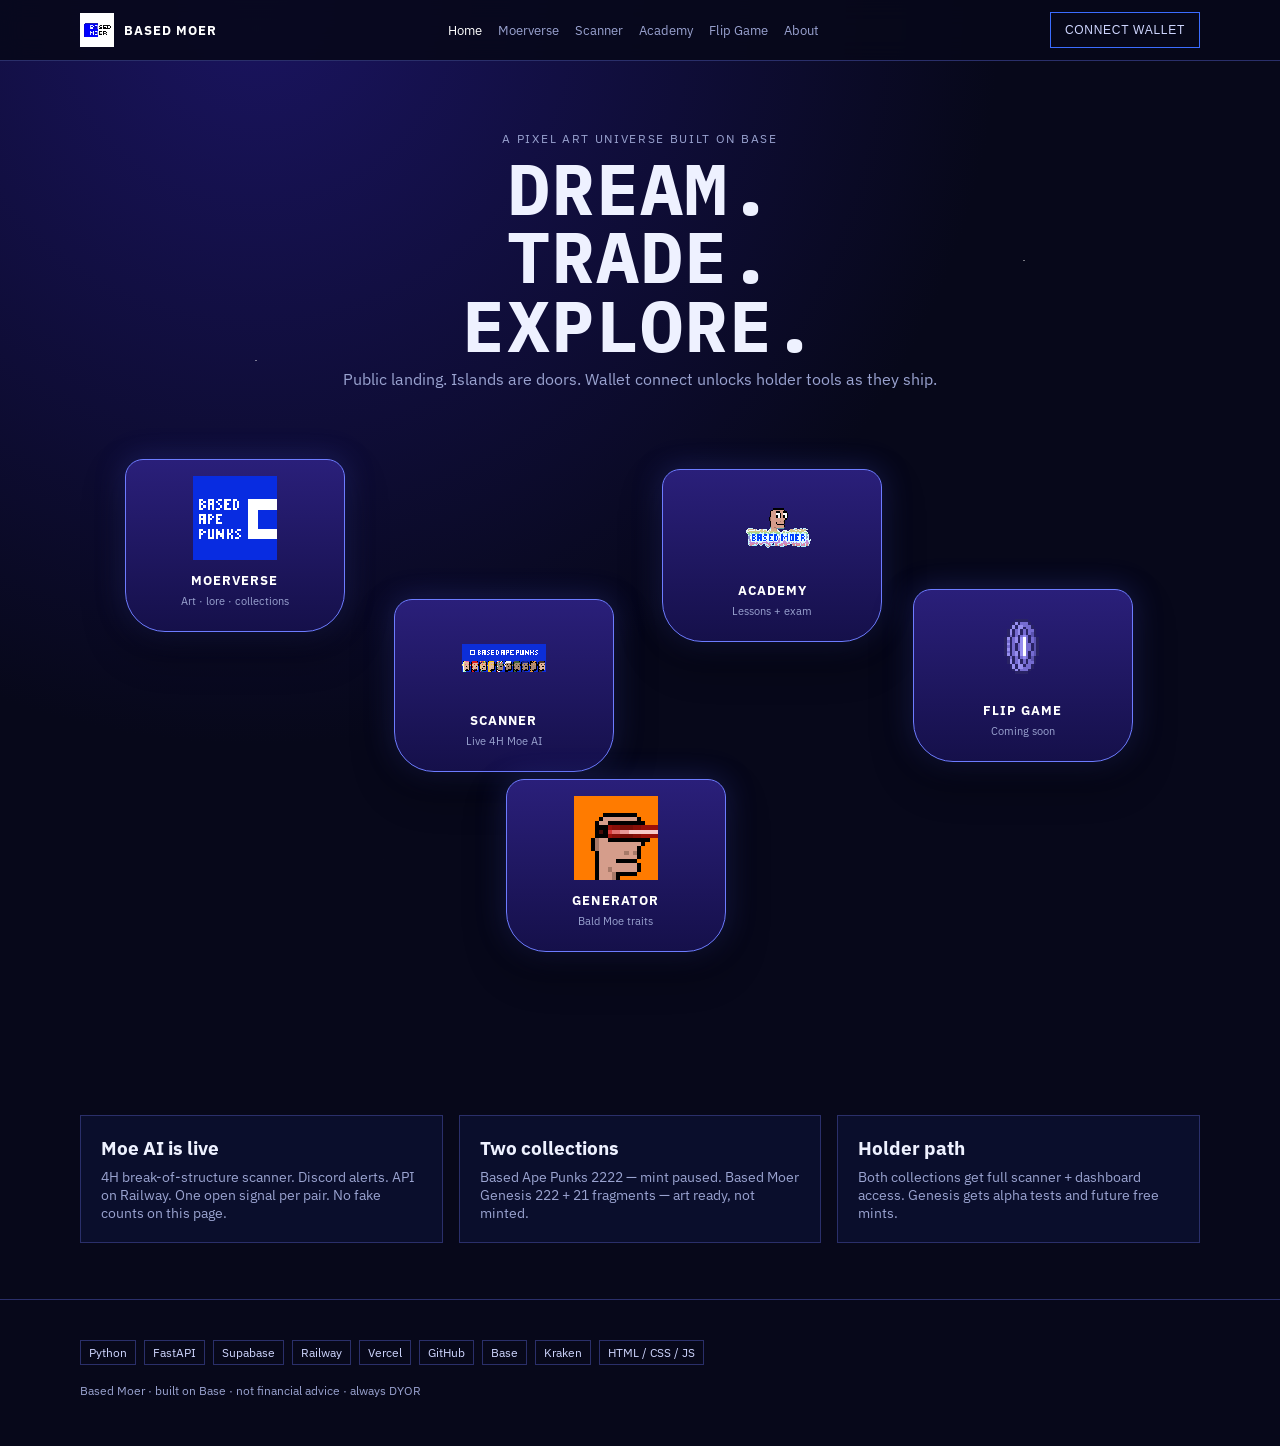
==== index.html @ bc18aa96 "Add files via upload" ====
<!DOCTYPE html>
<html lang="en">
<head>
  <meta charset="UTF-8" />
  <meta name="viewport" content="width=device-width, initial-scale=1" />
  <title>Based Moer — Dream. Trade. Explore.</title>
  <link rel="icon" href="assets/logo.jpg" />
  <link rel="preconnect" href="https://fonts.googleapis.com" />
  <link rel="preconnect" href="https://fonts.gstatic.com" crossorigin />
  <link href="https://fonts.googleapis.com/css2?family=IBM+Plex+Mono:wght@600;700&family=IBM+Plex+Sans:wght@400;600;700&display=swap" rel="stylesheet" />
  <link rel="stylesheet" href="css/site.css" />
</head>
<body>
  <header class="nav">
    <div class="wrap nav-inner">
      <a class="brand" href="index.html"><img class="pixel" src="assets/logo.jpg" alt="Based Moer" /> Based Moer</a>
      <nav class="nav-links">
        <a class="active" href="index.html">Home</a>
        <a href="moerverse.html">Moerverse</a>
        <a href="scanner.html">Scanner</a>
        <a href="academy.html">Academy</a>
        <a href="flip.html">Flip Game</a>
        <a href="about.html">About</a>
      </nav>
      <button class="btn ghost" data-connect data-wallet-label>Connect wallet</button>
    </div>
  </header>
  <section class="hero-map">
    <div class="stars"></div>
    <div class="wrap hero-copy">
      <p class="kicker">A pixel art universe built on Base</p>
      <h1>DREAM.<br>TRADE.<br>EXPLORE.</h1>
      <p>Public landing. Islands are doors. Wallet connect unlocks holder tools as they ship.</p>
    </div>
    <div class="wrap islands">
      <a class="island i1" href="moerverse.html">
        <div class="pad">
          <img class="pixel" src="assets/fragment.png" alt="Moerverse" />
          <b>MOERVERSE</b>
          <span>Art · lore · collections</span>
        </div>
      </a>
      <a class="island i2" href="scanner.html">
        <div class="pad">
          <img class="pixel" src="assets/character.png" alt="Scanner" />
          <b>SCANNER</b>
          <span>Live 4H Moe AI</span>
        </div>
      </a>
      <a class="island i3" href="academy.html">
        <div class="pad">
          <img class="pixel" src="assets/logo.png" alt="Academy" />
          <b>ACADEMY</b>
          <span>Lessons + exam</span>
        </div>
      </a>
      <a class="island i4" href="flip.html">
        <div class="pad">
          <img class="pixel" src="assets/token.gif" alt="Flip" />
          <b>FLIP GAME</b>
          <span>Coming soon</span>
        </div>
      </a>
      <a class="island i5" href="https://based-moer-generator.vercel.app/" target="_blank" rel="noreferrer">
        <div class="pad">
          <img class="pixel" src="assets/art-preview.gif" alt="Generator" />
          <b>GENERATOR</b>
          <span>Bald Moe traits</span>
        </div>
      </a>
    </div>
  </section>
  <section class="section">
    <div class="wrap cards">
      <article class="card">
        <h3>Moe AI is live</h3>
        <p>4H break-of-structure scanner. Discord alerts. API on Railway. One open signal per pair. No fake counts on this page.</p>
      </article>
      <article class="card">
        <h3>Two collections</h3>
        <p>Based Ape Punks 2222 — mint paused. Based Moer Genesis 222 + 21 fragments — art ready, not minted.</p>
      </article>
      <article class="card">
        <h3>Holder path</h3>
        <p>Both collections get full scanner + dashboard access. Genesis gets alpha tests and future free mints.</p>
      </article>
    </div>
  </section>
  <footer class="footer">
    <div class="wrap">
      <div class="tech">
        <span>Python</span><span>FastAPI</span><span>Supabase</span><span>Railway</span>
        <span>Vercel</span><span>GitHub</span><span>Base</span><span>Kraken</span>
        <span>HTML / CSS / JS</span>
      </div>
      Based Moer · built on Base · not financial advice · always DYOR
    </div>
  </footer>
  <script src="js/site.js"></script>
</body>
</html>
---- css/site.css ----
:root {
  --bg: #07081a;
  --bg2: #0d1030;
  --panel: rgba(12, 16, 48, 0.82);
  --line: #2a2f6a;
  --text: #eef1ff;
  --muted: #9aa3d0;
  --blue: #3b6cff;
  --blue2: #6d8dff;
  --gold: #e7c56a;
  --green: #5ee2a0;
}
* { box-sizing: border-box; margin: 0; padding: 0; }
html { scroll-behavior: smooth; }
body {
  font-family: "IBM Plex Sans", sans-serif;
  background: radial-gradient(circle at 20% 0%, #1a1460 0%, var(--bg) 42%);
  color: var(--text);
  min-height: 100vh;
}
img.pixel { image-rendering: pixelated; image-rendering: crisp-edges; }
a { color: var(--blue2); text-decoration: none; }
a:hover { color: #fff; }
.wrap { width: min(1120px, calc(100% - 32px)); margin: 0 auto; }
.nav {
  position: sticky; top: 0; z-index: 40;
  background: rgba(7,8,26,.9);
  border-bottom: 1px solid var(--line);
  backdrop-filter: blur(12px);
}
.nav-inner { display: flex; align-items: center; justify-content: space-between; gap: 16px; padding: 12px 0; }
.brand { display: flex; align-items: center; gap: 10px; color: #fff; font-weight: 700; letter-spacing: .08em; text-transform: uppercase; font-size: 13px; }
.brand img { width: 34px; height: 34px; object-fit: cover; }
.nav-links { display: flex; gap: 16px; flex-wrap: wrap; font-size: 13px; }
.nav-links a { color: var(--muted); }
.nav-links a.active, .nav-links a:hover { color: #fff; }
.btn {
  border: 1px solid var(--blue);
  background: var(--blue);
  color: #fff;
  padding: 10px 14px;
  font-size: 12px;
  letter-spacing: .06em;
  text-transform: uppercase;
  cursor: pointer;
  display: inline-block;
}
.btn.ghost { background: transparent; color: #cfd6ff; }
.online { color: var(--green); font-size: 12px; }
.hero-map {
  position: relative;
  min-height: 86vh;
  overflow: hidden;
  padding: 40px 0 80px;
}
.stars {
  position: absolute; inset: 0;
  background-image:
    radial-gradient(2px 2px at 20% 30%, #fff 50%, transparent 51%),
    radial-gradient(2px 2px at 80% 20%, #fff 50%, transparent 51%),
    radial-gradient(1px 1px at 60% 70%, #9cf 50%, transparent 51%),
    radial-gradient(1px 1px at 30% 80%, #fff 50%, transparent 51%),
    radial-gradient(1px 1px at 90% 60%, #fff 50%, transparent 51%);
  opacity: .45; pointer-events: none;
}
.hero-copy { position: relative; text-align: center; padding: 20px 0 10px; }
.hero-copy h1 {
  font-family: "IBM Plex Mono", monospace;
  font-size: clamp(36px, 7vw, 72px);
  line-height: .95;
  letter-spacing: .02em;
}
.hero-copy p { color: var(--muted); margin-top: 10px; }
.islands {
  position: relative;
  height: 560px;
  margin-top: 20px;
}
.island {
  position: absolute;
  width: 220px;
  text-align: center;
  color: #fff;
  transition: transform .2s ease;
}
.island:hover { transform: translateY(-8px); }
.island .pad {
  background: linear-gradient(#2a1f7a, #15104a);
  border: 1px solid #6d7cff;
  border-radius: 18px 18px 40px 40px;
  padding: 16px 12px 22px;
  box-shadow: 0 18px 40px rgba(0,0,0,.4), 0 0 30px rgba(80,90,255,.25);
}
.island img { width: 84px; height: 84px; object-fit: contain; margin-bottom: 8px; }
.island b { display: block; font-size: 13px; letter-spacing: .08em; }
.island span { color: var(--muted); font-size: 11px; }
.i1 { left: 4%; top: 40px; }
.i2 { left: 28%; top: 180px; }
.i3 { left: 52%; top: 50px; }
.i4 { right: 6%; top: 170px; }
.i5 { left: 38%; top: 360px; }
.row { display: grid; grid-template-columns: 1fr 1fr; gap: 18px; }
.cards { display: grid; grid-template-columns: repeat(3, 1fr); gap: 16px; }
.card {
  background: var(--panel);
  border: 1px solid var(--line);
  padding: 20px;
}
.card h3 { margin-bottom: 8px; }
.card p, .card li { color: var(--muted); font-size: 14px; }
.section { padding: 56px 0; }
.kicker { color: var(--gold); letter-spacing: .14em; text-transform: uppercase; font-size: 12px; margin-bottom: 8px; }
h2 { font-family: "IBM Plex Mono", monospace; font-size: 28px; margin-bottom: 12px; }
.page { padding: 36px 0 80px; }
.lesson { max-width: 760px; }
.lesson p, .lesson li { color: #c9d0f5; margin: 12px 0; }
.lesson h3 { margin-top: 24px; }
.quiz label { display: block; margin: 8px 0; color: var(--muted); }
.locked { opacity: .45; pointer-events: none; }
.footer {
  border-top: 1px solid var(--line);
  padding: 28px 0 48px;
  color: var(--muted);
  font-size: 12px;
}
.tech { display: flex; flex-wrap: wrap; gap: 8px; margin: 12px 0 18px; }
.tech span {
  border: 1px solid var(--line);
  padding: 4px 8px;
  color: #cfd6ff;
}
.media { width: 100%; border: 1px solid var(--line); background: #000; }
.char-row { display: flex; gap: 10px; flex-wrap: wrap; margin-top: 16px; }
.char-row img { height: 72px; background: #111; border: 1px solid var(--line); }
@media (max-width: 860px) {
  .row, .cards { grid-template-columns: 1fr; }
  .islands { height: auto; display: grid; grid-template-columns: 1fr 1fr; gap: 12px; }
  .island { position: static; width: auto; }
  .nav-links { display: none; }
}
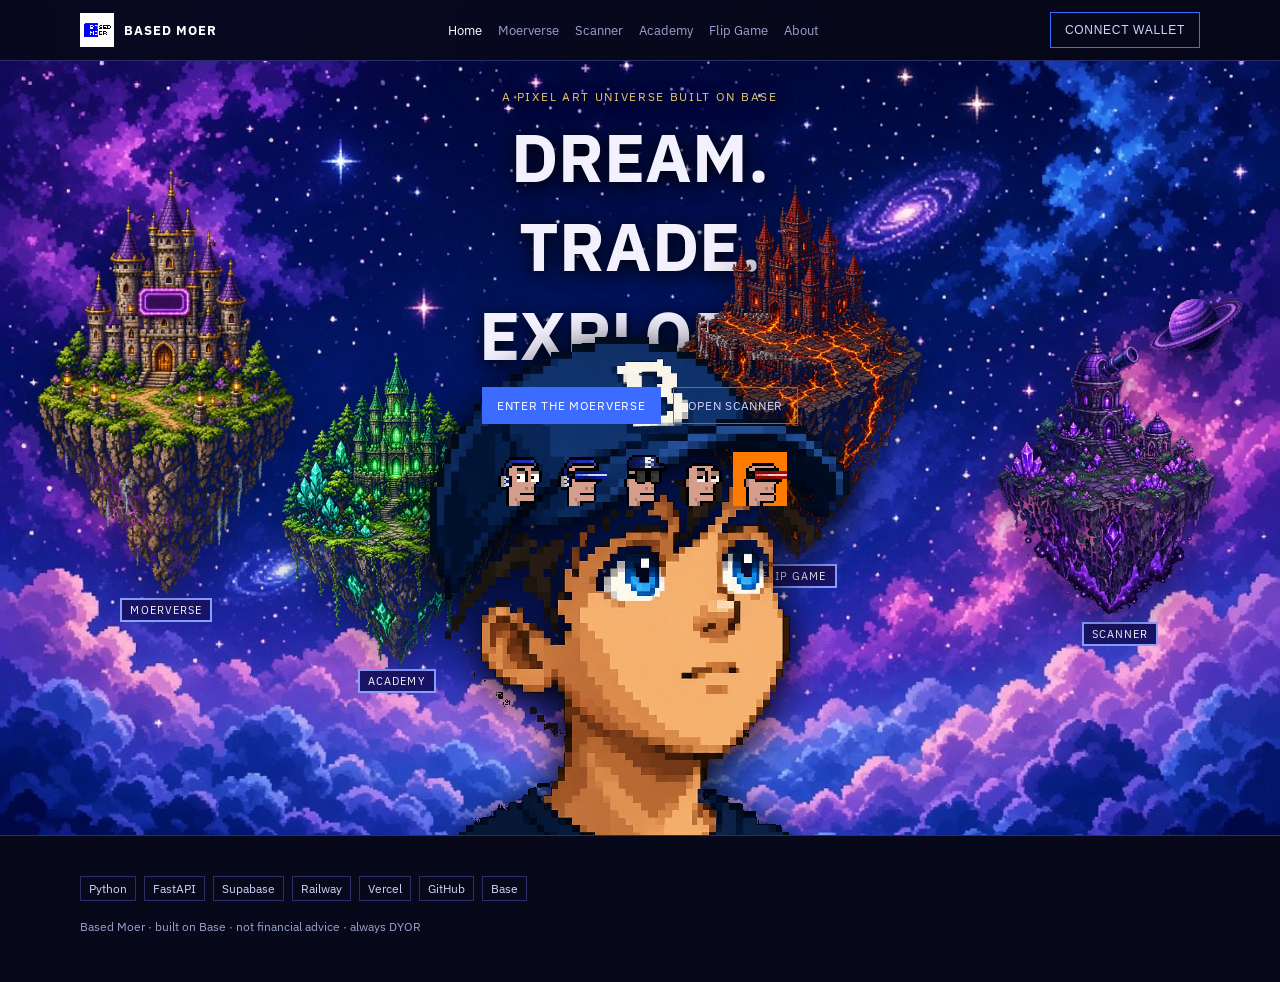
==== commit 23aa6261: "Add files via upload" ====
--- a/index.html
+++ b/index.html
@@ -5,8 +5,6 @@
   <meta name="viewport" content="width=device-width, initial-scale=1" />
   <title>Based Moer — Dream. Trade. Explore.</title>
   <link rel="icon" href="assets/logo.jpg" />
-  <link rel="preconnect" href="https://fonts.googleapis.com" />
-  <link rel="preconnect" href="https://fonts.gstatic.com" crossorigin />
   <link href="https://fonts.googleapis.com/css2?family=IBM+Plex+Mono:wght@600;700&family=IBM+Plex+Sans:wght@400;600;700&display=swap" rel="stylesheet" />
   <link rel="stylesheet" href="css/site.css" />
 </head>
@@ -25,73 +23,50 @@
       <button class="btn ghost" data-connect data-wallet-label>Connect wallet</button>
     </div>
   </header>
-  <section class="hero-map">
-    <div class="stars"></div>
-    <div class="wrap hero-copy">
+
+  <section class="stage">
+    <img class="stage-bg" src="assets/sky.jpg" alt="" />
+    <div class="stage-title">
       <p class="kicker">A pixel art universe built on Base</p>
       <h1>DREAM.<br>TRADE.<br>EXPLORE.</h1>
-      <p>Public landing. Islands are doors. Wallet connect unlocks holder tools as they ship.</p>
     </div>
-    <div class="wrap islands">
-      <a class="island i1" href="moerverse.html">
-        <div class="pad">
-          <img class="pixel" src="assets/fragment.png" alt="Moerverse" />
-          <b>MOERVERSE</b>
-          <span>Art · lore · collections</span>
-        </div>
+    <div class="stage-islands">
+      <a class="hotspot hs-nfts" href="moerverse.html">
+        <img src="assets/island-nfts.png" alt="Moerverse" />
+        <em>Moerverse</em>
       </a>
-      <a class="island i2" href="scanner.html">
-        <div class="pad">
-          <img class="pixel" src="assets/character.png" alt="Scanner" />
-          <b>SCANNER</b>
-          <span>Live 4H Moe AI</span>
-        </div>
+      <a class="hotspot hs-academy" href="academy.html">
+        <img src="assets/island-academy.png" alt="Academy" />
+        <em>Academy</em>
       </a>
-      <a class="island i3" href="academy.html">
-        <div class="pad">
-          <img class="pixel" src="assets/logo.png" alt="Academy" />
-          <b>ACADEMY</b>
-          <span>Lessons + exam</span>
-        </div>
+      <a class="hotspot hs-flip" href="flip.html">
+        <img src="assets/island-flip.png" alt="Flip Game" />
+        <em>Flip Game</em>
       </a>
-      <a class="island i4" href="flip.html">
-        <div class="pad">
-          <img class="pixel" src="assets/token.gif" alt="Flip" />
-          <b>FLIP GAME</b>
-          <span>Coming soon</span>
-        </div>
-      </a>
-      <a class="island i5" href="https://based-moer-generator.vercel.app/" target="_blank" rel="noreferrer">
-        <div class="pad">
-          <img class="pixel" src="assets/art-preview.gif" alt="Generator" />
-          <b>GENERATOR</b>
-          <span>Bald Moe traits</span>
-        </div>
+      <a class="hotspot hs-scanner" href="scanner.html">
+        <img src="assets/island-scanner.png" alt="Scanner" />
+        <em>Scanner</em>
       </a>
     </div>
-  </section>
-  <section class="section">
-    <div class="wrap cards">
-      <article class="card">
-        <h3>Moe AI is live</h3>
-        <p>4H break-of-structure scanner. Discord alerts. API on Railway. One open signal per pair. No fake counts on this page.</p>
-      </article>
-      <article class="card">
-        <h3>Two collections</h3>
-        <p>Based Ape Punks 2222 — mint paused. Based Moer Genesis 222 + 21 fragments — art ready, not minted.</p>
-      </article>
-      <article class="card">
-        <h3>Holder path</h3>
-        <p>Both collections get full scanner + dashboard access. Genesis gets alpha tests and future free mints.</p>
-      </article>
+    <img class="hero-face pixel" src="assets/hero-face.png" alt="Moe" />
+    <div class="stage-cta">
+      <a class="btn" href="moerverse.html">Enter the Moerverse</a>
+      <a class="btn ghost" href="scanner.html">Open scanner</a>
+    </div>
+    <div class="roster">
+      <img class="pixel" src="assets/moe-t4.png" alt="" />
+      <img class="pixel" src="assets/moe-t5.png" alt="" />
+      <img class="pixel" src="assets/moe-t6.png" alt="" />
+      <img class="pixel" src="assets/bald-moe.png" alt="" />
+      <img class="pixel" src="assets/art-preview.gif" alt="" />
     </div>
   </section>
+
   <footer class="footer">
     <div class="wrap">
       <div class="tech">
         <span>Python</span><span>FastAPI</span><span>Supabase</span><span>Railway</span>
-        <span>Vercel</span><span>GitHub</span><span>Base</span><span>Kraken</span>
-        <span>HTML / CSS / JS</span>
+        <span>Vercel</span><span>GitHub</span><span>Base</span>
       </div>
       Based Moer · built on Base · not financial advice · always DYOR
     </div>
--- a/css/site.css
+++ b/css/site.css
@@ -138,3 +138,91 @@
   .island { position: static; width: auto; }
   .nav-links { display: none; }
 }
+
+.stage {
+  position: relative;
+  width: min(1280px, 100%);
+  margin: 0 auto;
+  min-height: 86vh;
+  overflow: hidden;
+}
+.stage-bg {
+  position: absolute;
+  inset: 0;
+  width: 100%;
+  height: 100%;
+  object-fit: cover;
+}
+.stage-title {
+  position: relative;
+  z-index: 5;
+  text-align: center;
+  padding: 28px 16px 0;
+  text-shadow: 0 4px 18px #000;
+}
+.stage-title h1 {
+  font-size: clamp(34px, 6vw, 68px);
+  color: #f4f1ff;
+}
+.hotspot {
+  position: absolute;
+  z-index: 6;
+  display: block;
+  text-align: center;
+  color: #fff;
+}
+.hotspot img {
+  width: 100%;
+  height: auto;
+  filter: drop-shadow(0 12px 18px rgba(0,0,0,.45));
+  transition: transform .2s ease;
+}
+.hotspot:hover img { transform: translateY(-10px) scale(1.04); }
+.hotspot em {
+  display: inline-block;
+  margin-top: -8px;
+  background: #1a1468;
+  border: 2px solid #8aa0ff;
+  padding: 3px 8px;
+  font-style: normal;
+  font-size: 11px;
+  letter-spacing: .1em;
+  text-transform: uppercase;
+}
+.hs-nfts { left: 3%; top: 14%; width: 20%; }
+.hs-academy { left: 22%; top: 38%; width: 18%; }
+.hs-flip { left: 52%; top: 16%; width: 20%; }
+.hs-scanner { right: 3%; top: 28%; width: 19%; }
+.hero-face {
+  position: absolute;
+  left: 50%;
+  bottom: -2%;
+  transform: translateX(-50%);
+  width: min(420px, 46%);
+  z-index: 7;
+  pointer-events: none;
+  filter: drop-shadow(0 10px 20px #000);
+}
+.stage-cta {
+  position: relative;
+  z-index: 8;
+  display: flex;
+  justify-content: center;
+  gap: 12px;
+  padding: 8px 16px 28px;
+}
+.roster {
+  position: relative;
+  z-index: 8;
+  display: flex;
+  justify-content: center;
+  gap: 6px;
+  padding: 0 12px 18px;
+}
+.roster img { height: 54px; image-rendering: pixelated; }
+@media (max-width: 800px) {
+  .stage { min-height: auto; }
+  .hotspot { position: relative; left: auto !important; right: auto !important; top: auto !important; width: 46%; display: inline-block; }
+  .stage-islands { display: flex; flex-wrap: wrap; justify-content: center; padding: 12px; }
+  .hero-face { position: relative; width: 70%; left: auto; transform: none; display: block; margin: 0 auto; }
+}
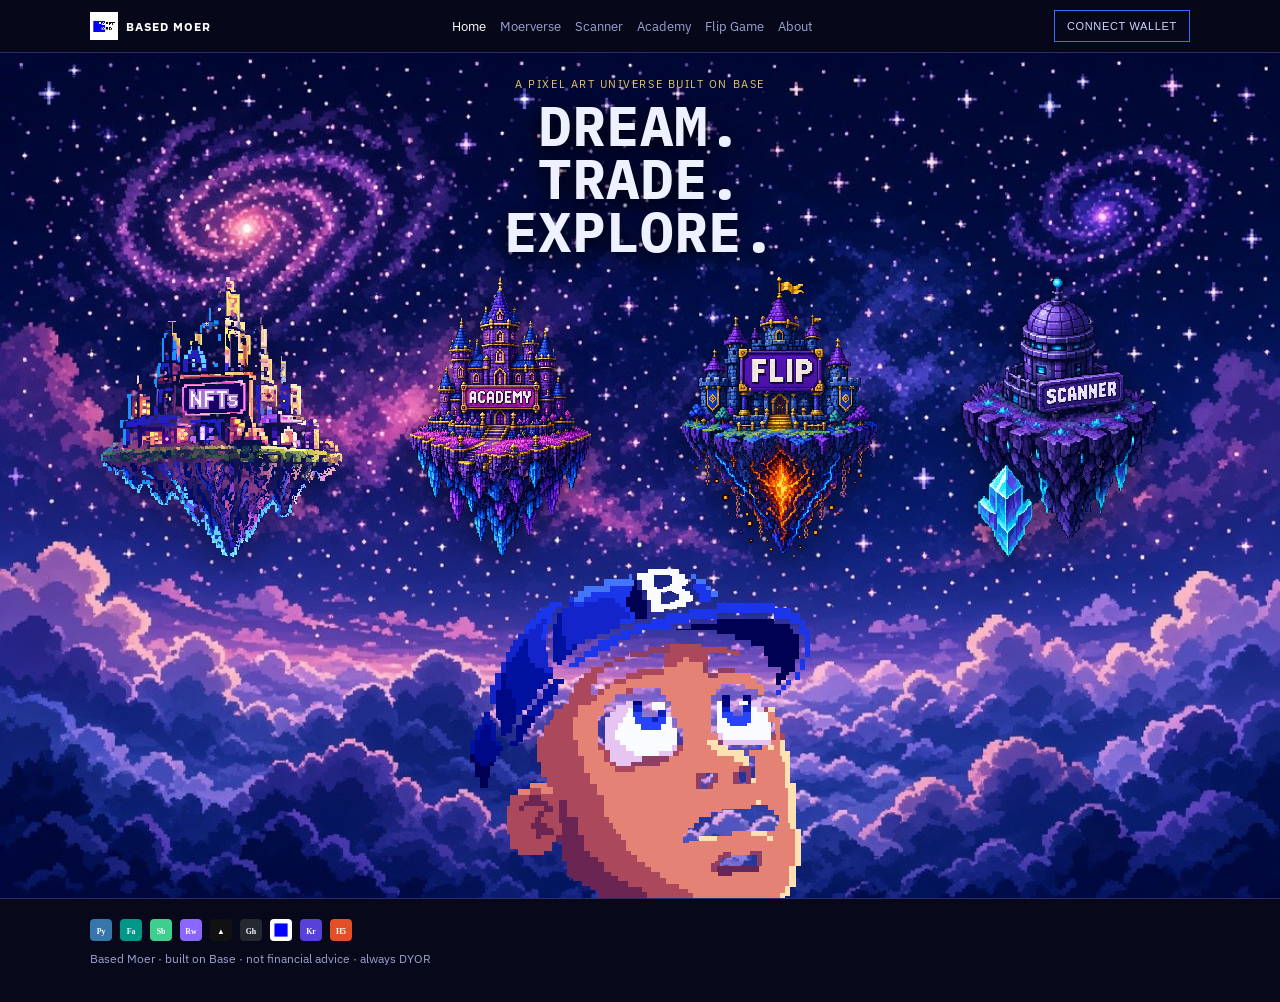
==== commit 489cb8d0: "Add files via upload" ====
--- a/index.html
+++ b/index.html
@@ -24,49 +24,34 @@
     </div>
   </header>
 
-  <section class="stage">
-    <img class="stage-bg" src="assets/sky.jpg" alt="" />
-    <div class="stage-title">
+  <section class="landing">
+    <div class="landing-inner">
       <p class="kicker">A pixel art universe built on Base</p>
       <h1>DREAM.<br>TRADE.<br>EXPLORE.</h1>
-    </div>
-    <div class="stage-islands">
-      <a class="hotspot hs-nfts" href="moerverse.html">
-        <img src="assets/island-nfts.png" alt="Moerverse" />
-        <em>Moerverse</em>
-      </a>
-      <a class="hotspot hs-academy" href="academy.html">
-        <img src="assets/island-academy.png" alt="Academy" />
-        <em>Academy</em>
-      </a>
-      <a class="hotspot hs-flip" href="flip.html">
-        <img src="assets/island-flip.png" alt="Flip Game" />
-        <em>Flip Game</em>
-      </a>
-      <a class="hotspot hs-scanner" href="scanner.html">
-        <img src="assets/island-scanner.png" alt="Scanner" />
-        <em>Scanner</em>
-      </a>
-    </div>
-    <img class="hero-face pixel" src="assets/hero-face.png" alt="Moe" />
-    <div class="stage-cta">
-      <a class="btn" href="moerverse.html">Enter the Moerverse</a>
-      <a class="btn ghost" href="scanner.html">Open scanner</a>
-    </div>
-    <div class="roster">
-      <img class="pixel" src="assets/moe-t4.png" alt="" />
-      <img class="pixel" src="assets/moe-t5.png" alt="" />
-      <img class="pixel" src="assets/moe-t6.png" alt="" />
-      <img class="pixel" src="assets/bald-moe.png" alt="" />
-      <img class="pixel" src="assets/art-preview.gif" alt="" />
+      <div class="islands">
+        <a class="island" href="moerverse.html"><img class="pixel" src="assets/island-nfts.png" alt="Moerverse NFTs" /></a>
+        <a class="island" href="academy.html"><img class="pixel" src="assets/island-academy.png" alt="Academy" /></a>
+        <a class="island" href="flip.html"><img class="pixel" src="assets/island-flip.png" alt="Flip Game" /></a>
+        <a class="island" href="scanner.html"><img class="pixel" src="assets/island-scanner.png" alt="Scanner" /></a>
+      </div>
+      <div class="hero-wrap">
+        <img class="pixel" src="assets/hero-face.png" alt="Moe" />
+      </div>
     </div>
   </section>
 
   <footer class="footer">
     <div class="wrap">
-      <div class="tech">
-        <span>Python</span><span>FastAPI</span><span>Supabase</span><span>Railway</span>
-        <span>Vercel</span><span>GitHub</span><span>Base</span>
+      <div class="tech-logos">
+        <img src="assets/icons/python.svg" alt="Python" title="Python" />
+        <img src="assets/icons/fastapi.svg" alt="FastAPI" title="FastAPI" />
+        <img src="assets/icons/supabase.svg" alt="Supabase" title="Supabase" />
+        <img src="assets/icons/railway.svg" alt="Railway" title="Railway" />
+        <img src="assets/icons/vercel.svg" alt="Vercel" title="Vercel" />
+        <img src="assets/icons/github.svg" alt="GitHub" title="GitHub" />
+        <img src="assets/icons/base.jpg" alt="Base" title="Base" />
+        <img src="assets/icons/kraken.svg" alt="Kraken" title="Kraken" />
+        <img src="assets/icons/html.svg" alt="HTML" title="HTML" />
       </div>
       Based Moer · built on Base · not financial advice · always DYOR
     </div>
--- a/css/site.css
+++ b/css/site.css
@@ -1,228 +1,104 @@
 :root {
   --bg: #07081a;
-  --bg2: #0d1030;
-  --panel: rgba(12, 16, 48, 0.82);
+  --panel: rgba(10, 12, 40, 0.88);
   --line: #2a2f6a;
   --text: #eef1ff;
   --muted: #9aa3d0;
   --blue: #3b6cff;
-  --blue2: #6d8dff;
   --gold: #e7c56a;
-  --green: #5ee2a0;
 }
 * { box-sizing: border-box; margin: 0; padding: 0; }
 html { scroll-behavior: smooth; }
 body {
   font-family: "IBM Plex Sans", sans-serif;
-  background: radial-gradient(circle at 20% 0%, #1a1460 0%, var(--bg) 42%);
+  background: #07081a;
   color: var(--text);
   min-height: 100vh;
 }
 img.pixel { image-rendering: pixelated; image-rendering: crisp-edges; }
-a { color: var(--blue2); text-decoration: none; }
+a { color: #8ea4ff; text-decoration: none; }
 a:hover { color: #fff; }
-.wrap { width: min(1120px, calc(100% - 32px)); margin: 0 auto; }
+.wrap { width: min(1100px, calc(100% - 32px)); margin: 0 auto; }
+
 .nav {
-  position: sticky; top: 0; z-index: 40;
-  background: rgba(7,8,26,.9);
+  position: sticky; top: 0; z-index: 50;
+  background: rgba(7,8,26,.96);
   border-bottom: 1px solid var(--line);
-  backdrop-filter: blur(12px);
 }
-.nav-inner { display: flex; align-items: center; justify-content: space-between; gap: 16px; padding: 12px 0; }
-.brand { display: flex; align-items: center; gap: 10px; color: #fff; font-weight: 700; letter-spacing: .08em; text-transform: uppercase; font-size: 13px; }
-.brand img { width: 34px; height: 34px; object-fit: cover; }
-.nav-links { display: flex; gap: 16px; flex-wrap: wrap; font-size: 13px; }
+.nav-inner {
+  display: flex; align-items: center; justify-content: space-between;
+  gap: 12px; padding: 10px 0;
+}
+.brand { display: flex; align-items: center; gap: 8px; color: #fff; font-weight: 700; letter-spacing: .08em; text-transform: uppercase; font-size: 12px; }
+.brand img { width: 28px; height: 28px; object-fit: cover; }
+.nav-links { display: flex; gap: 14px; flex-wrap: wrap; font-size: 13px; }
 .nav-links a { color: var(--muted); }
 .nav-links a.active, .nav-links a:hover { color: #fff; }
 .btn {
-  border: 1px solid var(--blue);
-  background: var(--blue);
-  color: #fff;
-  padding: 10px 14px;
-  font-size: 12px;
-  letter-spacing: .06em;
-  text-transform: uppercase;
-  cursor: pointer;
-  display: inline-block;
+  border: 1px solid var(--blue); background: var(--blue); color: #fff;
+  padding: 9px 12px; font-size: 11px; letter-spacing: .06em; text-transform: uppercase; cursor: pointer; display: inline-block;
 }
 .btn.ghost { background: transparent; color: #cfd6ff; }
-.online { color: var(--green); font-size: 12px; }
-.hero-map {
-  position: relative;
-  min-height: 86vh;
-  overflow: hidden;
-  padding: 40px 0 80px;
+
+.kicker { color: var(--gold); letter-spacing: .14em; text-transform: uppercase; font-size: 11px; margin-bottom: 8px; }
+h1,h2 { font-family: "IBM Plex Mono", monospace; }
+h2 { font-size: 26px; margin-bottom: 12px; }
+
+/* LANDING: stacked, never overlapping */
+.landing {
+  background: #07081a url("../assets/sky.jpg") center top / cover no-repeat;
+  padding: 24px 16px 0;
 }
-.stars {
-  position: absolute; inset: 0;
-  background-image:
-    radial-gradient(2px 2px at 20% 30%, #fff 50%, transparent 51%),
-    radial-gradient(2px 2px at 80% 20%, #fff 50%, transparent 51%),
-    radial-gradient(1px 1px at 60% 70%, #9cf 50%, transparent 51%),
-    radial-gradient(1px 1px at 30% 80%, #fff 50%, transparent 51%),
-    radial-gradient(1px 1px at 90% 60%, #fff 50%, transparent 51%);
-  opacity: .45; pointer-events: none;
+.landing-inner { width: min(1100px, 100%); margin: 0 auto; text-align: center; }
+.landing h1 {
+  font-size: clamp(32px, 5vw, 56px);
+  line-height: .95;
+  text-shadow: 0 6px 20px #000;
+  margin: 6px 0 18px;
 }
-.hero-copy { position: relative; text-align: center; padding: 20px 0 10px; }
-.hero-copy h1 {
-  font-family: "IBM Plex Mono", monospace;
-  font-size: clamp(36px, 7vw, 72px);
-  line-height: .95;
-  letter-spacing: .02em;
-}
-.hero-copy p { color: var(--muted); margin-top: 10px; }
 .islands {
-  position: relative;
-  height: 560px;
-  margin-top: 20px;
+  display: grid;
+  grid-template-columns: repeat(4, minmax(0, 1fr));
+  gap: 16px;
+  align-items: end;
 }
 .island {
-  position: absolute;
-  width: 220px;
-  text-align: center;
+  display: block;
   color: #fff;
-  transition: transform .2s ease;
 }
-.island:hover { transform: translateY(-8px); }
-.island .pad {
-  background: linear-gradient(#2a1f7a, #15104a);
-  border: 1px solid #6d7cff;
-  border-radius: 18px 18px 40px 40px;
-  padding: 16px 12px 22px;
-  box-shadow: 0 18px 40px rgba(0,0,0,.4), 0 0 30px rgba(80,90,255,.25);
+.island img {
+  width: 100%;
+  height: auto;
+  max-height: 280px;
+  object-fit: contain;
+  filter: drop-shadow(0 10px 16px rgba(0,0,0,.45));
+  transition: transform .18s ease;
 }
-.island img { width: 84px; height: 84px; object-fit: contain; margin-bottom: 8px; }
-.island b { display: block; font-size: 13px; letter-spacing: .08em; }
-.island span { color: var(--muted); font-size: 11px; }
-.i1 { left: 4%; top: 40px; }
-.i2 { left: 28%; top: 180px; }
-.i3 { left: 52%; top: 50px; }
-.i4 { right: 6%; top: 170px; }
-.i5 { left: 38%; top: 360px; }
-.row { display: grid; grid-template-columns: 1fr 1fr; gap: 18px; }
+.island:hover img { transform: translateY(-8px); }
+.hero-wrap { display: flex; justify-content: center; margin-top: 8px; }
+.hero-wrap img { width: min(340px, 70%); height: auto; }
+
+.page { padding: 36px 0 72px; }
 .cards { display: grid; grid-template-columns: repeat(3, 1fr); gap: 16px; }
-.card {
-  background: var(--panel);
-  border: 1px solid var(--line);
-  padding: 20px;
-}
+.row { display: grid; grid-template-columns: 1fr 1fr; gap: 16px; }
+.card { background: var(--panel); border: 1px solid var(--line); padding: 18px; }
+.card p, .card li { color: var(--muted); font-size: 14px; }
 .card h3 { margin-bottom: 8px; }
-.card p, .card li { color: var(--muted); font-size: 14px; }
-.section { padding: 56px 0; }
-.kicker { color: var(--gold); letter-spacing: .14em; text-transform: uppercase; font-size: 12px; margin-bottom: 8px; }
-h2 { font-family: "IBM Plex Mono", monospace; font-size: 28px; margin-bottom: 12px; }
-.page { padding: 36px 0 80px; }
+.media { width: 100%; max-height: 360px; object-fit: cover; border: 1px solid var(--line); background: #000; }
 .lesson { max-width: 760px; }
 .lesson p, .lesson li { color: #c9d0f5; margin: 12px 0; }
-.lesson h3 { margin-top: 24px; }
 .quiz label { display: block; margin: 8px 0; color: var(--muted); }
-.locked { opacity: .45; pointer-events: none; }
-.footer {
-  border-top: 1px solid var(--line);
-  padding: 28px 0 48px;
-  color: var(--muted);
-  font-size: 12px;
-}
-.tech { display: flex; flex-wrap: wrap; gap: 8px; margin: 12px 0 18px; }
-.tech span {
-  border: 1px solid var(--line);
-  padding: 4px 8px;
-  color: #cfd6ff;
-}
-.media { width: 100%; border: 1px solid var(--line); background: #000; }
-.char-row { display: flex; gap: 10px; flex-wrap: wrap; margin-top: 16px; }
-.char-row img { height: 72px; background: #111; border: 1px solid var(--line); }
-@media (max-width: 860px) {
-  .row, .cards { grid-template-columns: 1fr; }
-  .islands { height: auto; display: grid; grid-template-columns: 1fr 1fr; gap: 12px; }
-  .island { position: static; width: auto; }
+
+.footer { border-top: 1px solid var(--line); padding: 20px 0 36px; color: var(--muted); font-size: 12px; }
+.tech-logos { display: flex; flex-wrap: wrap; gap: 8px; align-items: center; margin-bottom: 10px; }
+.tech-logos img { width: 22px; height: 22px; object-fit: contain; border-radius: 4px; }
+
+@media (max-width: 900px) {
+  .islands { grid-template-columns: repeat(2, minmax(0, 1fr)); }
+  .cards, .row { grid-template-columns: 1fr; }
   .nav-links { display: none; }
 }
-
-.stage {
-  position: relative;
-  width: min(1280px, 100%);
-  margin: 0 auto;
-  min-height: 86vh;
-  overflow: hidden;
+@media (max-width: 520px) {
+  .islands { grid-template-columns: 1fr 1fr; gap: 8px; }
+  .hero-wrap img { width: 80%; }
 }
-.stage-bg {
-  position: absolute;
-  inset: 0;
-  width: 100%;
-  height: 100%;
-  object-fit: cover;
-}
-.stage-title {
-  position: relative;
-  z-index: 5;
-  text-align: center;
-  padding: 28px 16px 0;
-  text-shadow: 0 4px 18px #000;
-}
-.stage-title h1 {
-  font-size: clamp(34px, 6vw, 68px);
-  color: #f4f1ff;
-}
-.hotspot {
-  position: absolute;
-  z-index: 6;
-  display: block;
-  text-align: center;
-  color: #fff;
-}
-.hotspot img {
-  width: 100%;
-  height: auto;
-  filter: drop-shadow(0 12px 18px rgba(0,0,0,.45));
-  transition: transform .2s ease;
-}
-.hotspot:hover img { transform: translateY(-10px) scale(1.04); }
-.hotspot em {
-  display: inline-block;
-  margin-top: -8px;
-  background: #1a1468;
-  border: 2px solid #8aa0ff;
-  padding: 3px 8px;
-  font-style: normal;
-  font-size: 11px;
-  letter-spacing: .1em;
-  text-transform: uppercase;
-}
-.hs-nfts { left: 3%; top: 14%; width: 20%; }
-.hs-academy { left: 22%; top: 38%; width: 18%; }
-.hs-flip { left: 52%; top: 16%; width: 20%; }
-.hs-scanner { right: 3%; top: 28%; width: 19%; }
-.hero-face {
-  position: absolute;
-  left: 50%;
-  bottom: -2%;
-  transform: translateX(-50%);
-  width: min(420px, 46%);
-  z-index: 7;
-  pointer-events: none;
-  filter: drop-shadow(0 10px 20px #000);
-}
-.stage-cta {
-  position: relative;
-  z-index: 8;
-  display: flex;
-  justify-content: center;
-  gap: 12px;
-  padding: 8px 16px 28px;
-}
-.roster {
-  position: relative;
-  z-index: 8;
-  display: flex;
-  justify-content: center;
-  gap: 6px;
-  padding: 0 12px 18px;
-}
-.roster img { height: 54px; image-rendering: pixelated; }
-@media (max-width: 800px) {
-  .stage { min-height: auto; }
-  .hotspot { position: relative; left: auto !important; right: auto !important; top: auto !important; width: 46%; display: inline-block; }
-  .stage-islands { display: flex; flex-wrap: wrap; justify-content: center; padding: 12px; }
-  .hero-face { position: relative; width: 70%; left: auto; transform: none; display: block; margin: 0 auto; }
-}
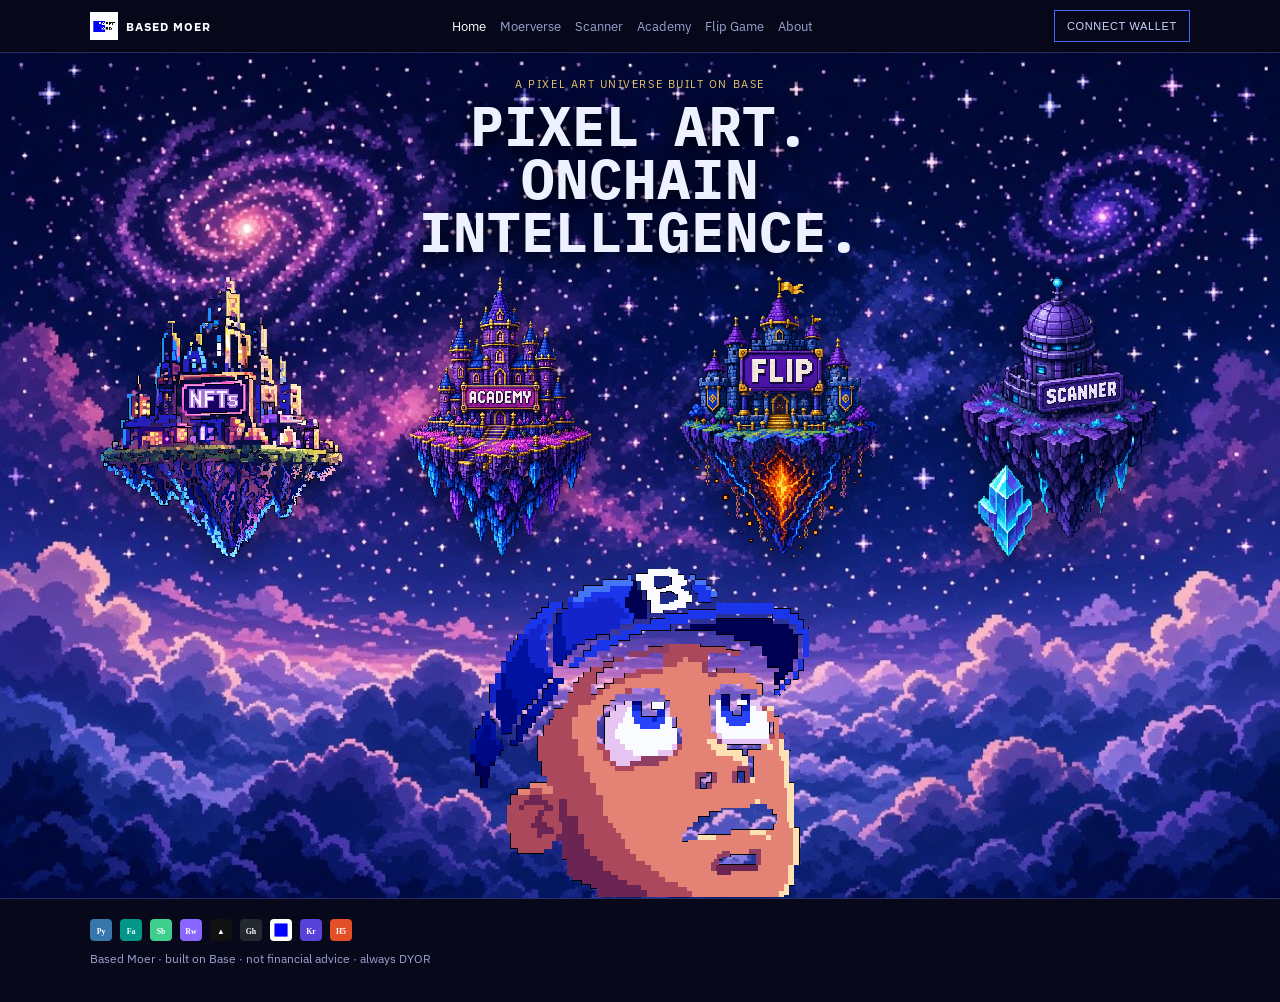
==== commit 9fbc760e: "Add files via upload" ====
--- a/index.html
+++ b/index.html
@@ -27,7 +27,7 @@
   <section class="landing">
     <div class="landing-inner">
       <p class="kicker">A pixel art universe built on Base</p>
-      <h1>DREAM.<br>TRADE.<br>EXPLORE.</h1>
+      <h1>PIXEL ART.<br>ONCHAIN<br>INTELLIGENCE.</h1>
       <div class="islands">
         <a class="island" href="moerverse.html"><img class="pixel" src="assets/island-nfts.png" alt="Moerverse NFTs" /></a>
         <a class="island" href="academy.html"><img class="pixel" src="assets/island-academy.png" alt="Academy" /></a>
--- a/css/site.css
+++ b/css/site.css
@@ -102,3 +102,19 @@
   .islands { grid-template-columns: 1fr 1fr; gap: 8px; }
   .hero-wrap img { width: 80%; }
 }
+
+.engine-meta { display: grid; grid-template-columns: repeat(4, 1fr); gap: 10px; margin: 18px 0; }
+.engine-meta .card { text-align: center; }
+.engine-meta b { display: block; font-size: 22px; font-family: "IBM Plex Mono", monospace; }
+.table-wrap { overflow-x: auto; border: 1px solid var(--line); }
+table.engine { width: 100%; border-collapse: collapse; font-size: 13px; }
+table.engine th, table.engine td { padding: 8px 10px; border-bottom: 1px solid var(--line); text-align: left; white-space: nowrap; }
+table.engine th { color: var(--gold); font-weight: 600; }
+.iframe-box { border: 1px solid var(--line); min-height: 720px; background: #000; }
+.iframe-box iframe { width: 100%; height: 720px; border: 0; }
+.pills { display: flex; flex-wrap: wrap; gap: 6px; margin: 10px 0; }
+.pills span { border: 1px solid var(--line); padding: 3px 8px; font-size: 11px; letter-spacing: .06em; }
+.err { color: #ffb4b4; font-size: 13px; margin-top: 8px; }
+@media (max-width: 800px) {
+  .engine-meta { grid-template-columns: 1fr 1fr; }
+}
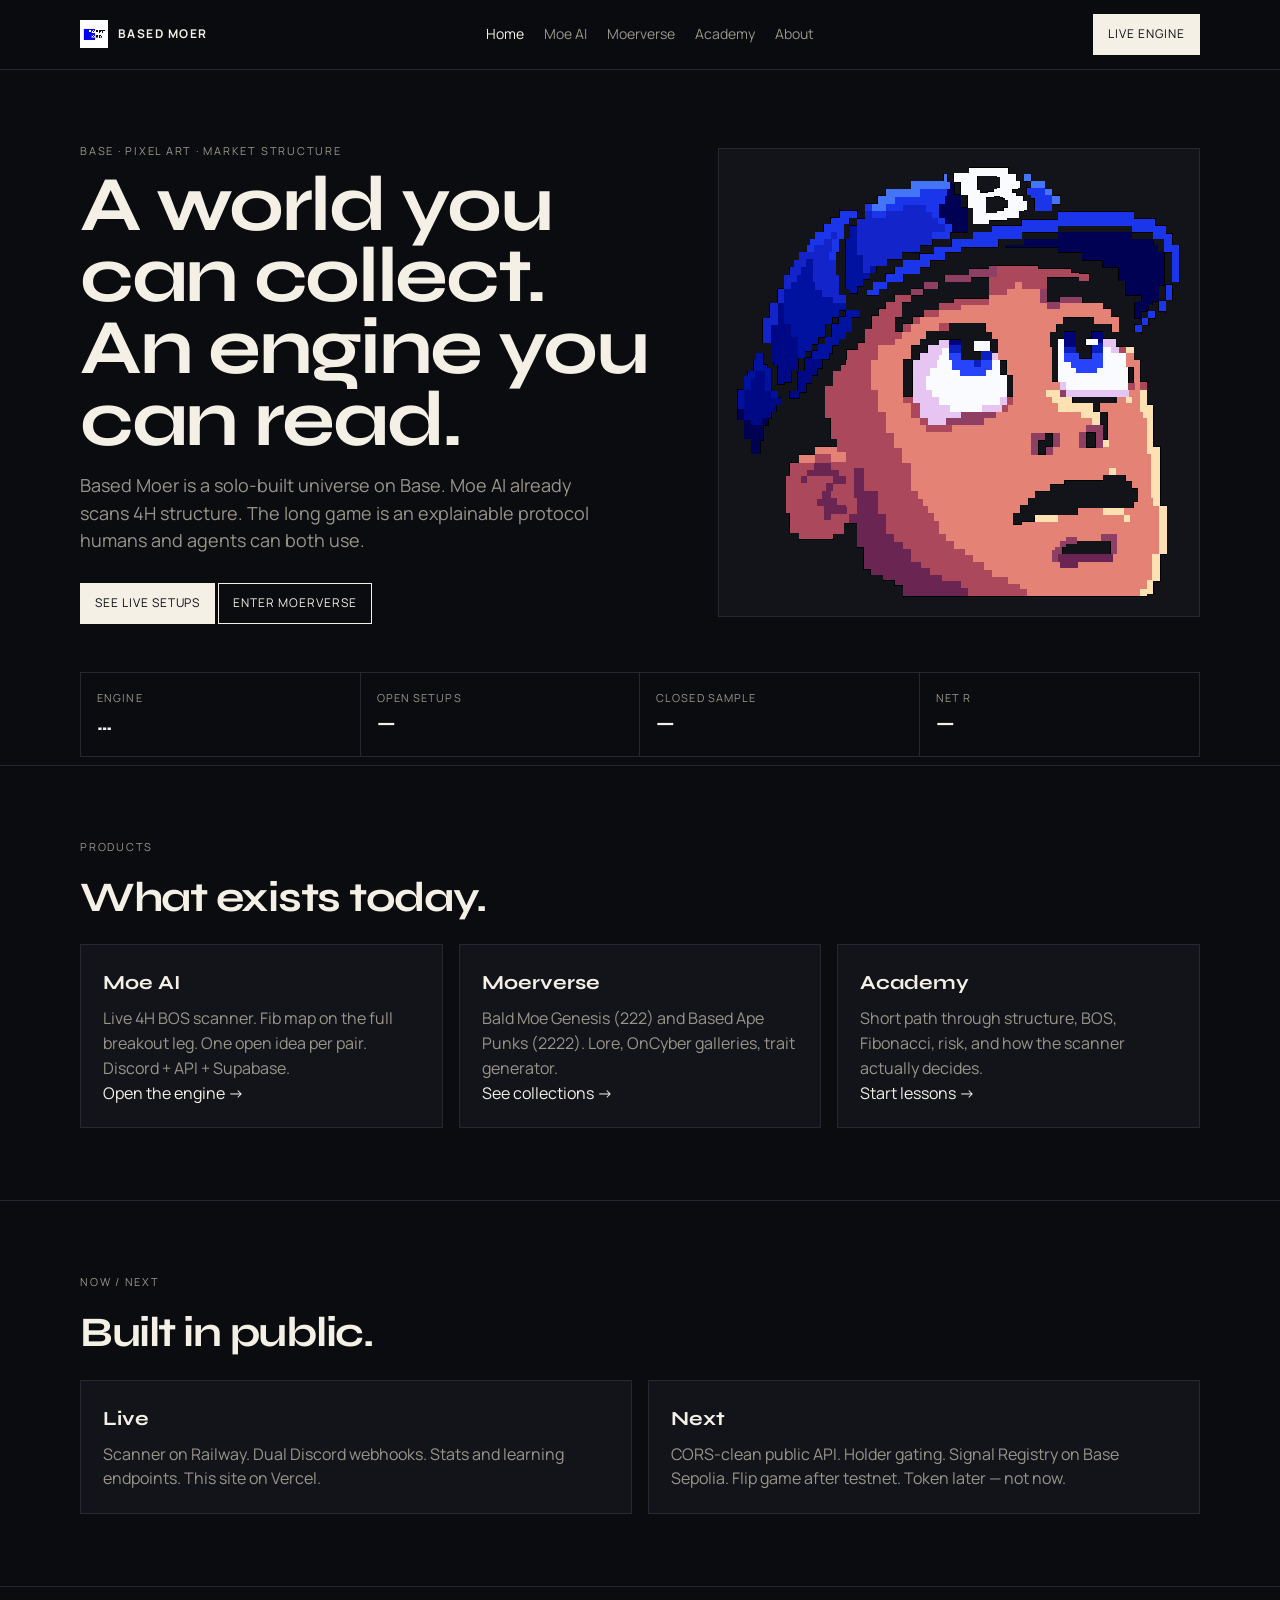
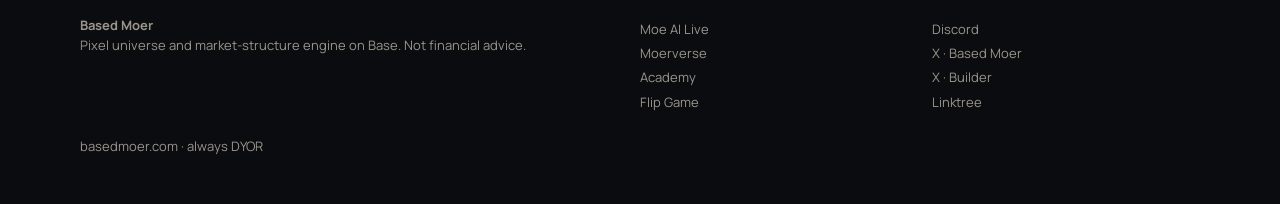
==== commit 2b619b34: "Add files via upload" ====
--- a/index.html
+++ b/index.html
@@ -3,59 +3,120 @@
 <head>
   <meta charset="UTF-8" />
   <meta name="viewport" content="width=device-width, initial-scale=1" />
-  <title>Based Moer — Dream. Trade. Explore.</title>
+  <title>Based Moer — Pixel art and Moe AI on Base</title>
+  <meta name="description" content="Based Moer is a creator-owned pixel universe on Base. Moe AI is a live 4H market-structure scanner moving toward an explainable trading protocol." />
+  <link rel="canonical" href="https://basedmoer.com/" />
+  <meta property="og:title" content="Based Moer" />
+  <meta property="og:description" content="Pixel art universe and live market engine on Base." />
+  <meta property="og:image" content="https://basedmoer.com/assets/hero-face.png" />
+  <meta property="og:url" content="https://basedmoer.com/" />
+  <meta name="twitter:card" content="summary_large_image" />
   <link rel="icon" href="assets/logo.jpg" />
-  <link href="https://fonts.googleapis.com/css2?family=IBM+Plex+Mono:wght@600;700&family=IBM+Plex+Sans:wght@400;600;700&display=swap" rel="stylesheet" />
+  <link rel="preconnect" href="https://fonts.googleapis.com" />
+  <link href="https://fonts.googleapis.com/css2?family=Manrope:wght@400;600;700&family=Syne:wght@600;700;800&display=swap" rel="stylesheet" />
   <link rel="stylesheet" href="css/site.css" />
 </head>
 <body>
-  <header class="nav">
-    <div class="wrap nav-inner">
-      <a class="brand" href="index.html"><img class="pixel" src="assets/logo.jpg" alt="Based Moer" /> Based Moer</a>
-      <nav class="nav-links">
-        <a class="active" href="index.html">Home</a>
-        <a href="moerverse.html">Moerverse</a>
-        <a href="scanner.html">Scanner</a>
-        <a href="academy.html">Academy</a>
-        <a href="flip.html">Flip Game</a>
-        <a href="about.html">About</a>
-      </nav>
-      <button class="btn ghost" data-connect data-wallet-label>Connect wallet</button>
+<header class="nav"><div class="wrap nav-inner">
+  <a class="brand" href="index.html"><img class="pixel" src="assets/logo.jpg" alt="Based Moer" /> Based Moer</a>
+  <nav class="nav-links">
+    <a class="active" href="index.html">Home</a>
+    <a href="scanner.html">Moe AI</a>
+    <a href="moerverse.html">Moerverse</a>
+    <a href="academy.html">Academy</a>
+    <a href="about.html">About</a>
+  </nav>
+  <a class="btn" href="scanner.html">Live engine</a>
+</div></header>
+
+<main>
+  <section class="wrap hero">
+    <div>
+      <p class="kicker">Base · pixel art · market structure</p>
+      <h1>A world you can collect.<br>An engine you can read.</h1>
+      <p class="lede">Based Moer is a solo-built universe on Base. Moe AI already scans 4H structure. The long game is an explainable protocol humans and agents can both use.</p>
+      <a class="btn" href="scanner.html">See live setups</a>
+      <a class="btn ghost" href="moerverse.html">Enter Moerverse</a>
     </div>
-  </header>
+    <div class="hero-visual">
+      <img class="pixel" src="assets/hero-face.png" alt="Bald Moe looking up" />
+    </div>
+  </section>
 
-  <section class="landing">
-    <div class="landing-inner">
-      <p class="kicker">A pixel art universe built on Base</p>
-      <h1>PIXEL ART.<br>ONCHAIN<br>INTELLIGENCE.</h1>
-      <div class="islands">
-        <a class="island" href="moerverse.html"><img class="pixel" src="assets/island-nfts.png" alt="Moerverse NFTs" /></a>
-        <a class="island" href="academy.html"><img class="pixel" src="assets/island-academy.png" alt="Academy" /></a>
-        <a class="island" href="flip.html"><img class="pixel" src="assets/island-flip.png" alt="Flip Game" /></a>
-        <a class="island" href="scanner.html"><img class="pixel" src="assets/island-scanner.png" alt="Scanner" /></a>
-      </div>
-      <div class="hero-wrap">
-        <img class="pixel" src="assets/hero-face.png" alt="Moe" />
+  <section class="wrap">
+    <div class="pulse" id="home-pulse">
+      <div><span>Engine</span><b id="engine-status">…</b></div>
+      <div><span>Open setups</span><b id="open-count">—</b></div>
+      <div><span>Closed sample</span><b id="closed-count">—</b></div>
+      <div><span>Net R</span><b id="net-r">—</b></div>
+    </div>
+    <p class="err" id="engine-error"></p>
+  </section>
+
+  <section class="section">
+    <div class="wrap">
+      <p class="kicker">Products</p>
+      <h2>What exists today.</h2>
+      <div class="grid3">
+        <article class="card">
+          <h3>Moe AI</h3>
+          <p>Live 4H BOS scanner. Fib map on the full breakout leg. One open idea per pair. Discord + API + Supabase.</p>
+          <p><a href="scanner.html">Open the engine →</a></p>
+        </article>
+        <article class="card">
+          <h3>Moerverse</h3>
+          <p>Bald Moe Genesis (222) and Based Ape Punks (2222). Lore, OnCyber galleries, trait generator.</p>
+          <p><a href="moerverse.html">See collections →</a></p>
+        </article>
+        <article class="card">
+          <h3>Academy</h3>
+          <p>Short path through structure, BOS, Fibonacci, risk, and how the scanner actually decides.</p>
+          <p><a href="academy.html">Start lessons →</a></p>
+        </article>
       </div>
     </div>
   </section>
 
-  <footer class="footer">
+  <section class="section">
     <div class="wrap">
-      <div class="tech-logos">
-        <img src="assets/icons/python.svg" alt="Python" title="Python" />
-        <img src="assets/icons/fastapi.svg" alt="FastAPI" title="FastAPI" />
-        <img src="assets/icons/supabase.svg" alt="Supabase" title="Supabase" />
-        <img src="assets/icons/railway.svg" alt="Railway" title="Railway" />
-        <img src="assets/icons/vercel.svg" alt="Vercel" title="Vercel" />
-        <img src="assets/icons/github.svg" alt="GitHub" title="GitHub" />
-        <img src="assets/icons/base.jpg" alt="Base" title="Base" />
-        <img src="assets/icons/kraken.svg" alt="Kraken" title="Kraken" />
-        <img src="assets/icons/html.svg" alt="HTML" title="HTML" />
+      <p class="kicker">Now / next</p>
+      <h2>Built in public.</h2>
+      <div class="grid2">
+        <article class="card">
+          <h3>Live</h3>
+          <p>Scanner on Railway. Dual Discord webhooks. Stats and learning endpoints. This site on Vercel.</p>
+        </article>
+        <article class="card">
+          <h3>Next</h3>
+          <p>CORS-clean public API. Holder gating. Signal Registry on Base Sepolia. Flip game after testnet. Token later — not now.</p>
+        </article>
       </div>
-      Based Moer · built on Base · not financial advice · always DYOR
     </div>
-  </footer>
-  <script src="js/site.js"></script>
+  </section>
+</main>
+
+<footer class="footer"><div class="wrap">
+  <div class="footer-grid">
+    <div>
+      <strong>Based Moer</strong>
+      <p>Pixel universe and market-structure engine on Base. Not financial advice.</p>
+    </div>
+    <div>
+      <a href="scanner.html">Moe AI Live</a>
+      <a href="moerverse.html">Moerverse</a>
+      <a href="academy.html">Academy</a>
+      <a href="flip.html">Flip Game</a>
+    </div>
+    <div>
+      <a href="https://discord.gg/B6Pu9fARTX">Discord</a>
+      <a href="https://x.com/basedmoer">X · Based Moer</a>
+      <a href="https://x.com/MoeeR87">X · Builder</a>
+      <a href="https://linktr.ee/basedmoer">Linktree</a>
+    </div>
+  </div>
+  basedmoer.com · always DYOR
+</div></footer>
+<script src="js/site.js"></script>
+<script src="js/scanner.js"></script>
 </body>
 </html>
--- a/css/site.css
+++ b/css/site.css
@@ -1,120 +1,98 @@
 :root {
-  --bg: #07081a;
-  --panel: rgba(10, 12, 40, 0.88);
-  --line: #2a2f6a;
-  --text: #eef1ff;
-  --muted: #9aa3d0;
-  --blue: #3b6cff;
-  --gold: #e7c56a;
+  --bg: #0b0c10;
+  --bg2: #12141a;
+  --ink: #f4f0e6;
+  --mute: #9a958b;
+  --line: #262830;
+  --blue: #3a6cff;
+  --good: #7dcaa4;
 }
 * { box-sizing: border-box; margin: 0; padding: 0; }
 html { scroll-behavior: smooth; }
 body {
-  font-family: "IBM Plex Sans", sans-serif;
-  background: #07081a;
-  color: var(--text);
-  min-height: 100vh;
+  font-family: Manrope, "Segoe UI", sans-serif;
+  background: var(--bg);
+  color: var(--ink);
+  line-height: 1.55;
 }
+img { max-width: 100%; display: block; }
 img.pixel { image-rendering: pixelated; image-rendering: crisp-edges; }
-a { color: #8ea4ff; text-decoration: none; }
+a { color: var(--ink); text-decoration: none; }
 a:hover { color: #fff; }
-.wrap { width: min(1100px, calc(100% - 32px)); margin: 0 auto; }
+.wrap { width: min(1120px, calc(100% - 40px)); margin: 0 auto; }
 
 .nav {
-  position: sticky; top: 0; z-index: 50;
-  background: rgba(7,8,26,.96);
+  position: sticky; top: 0; z-index: 40;
+  background: rgba(11,12,16,.9);
   border-bottom: 1px solid var(--line);
+  backdrop-filter: blur(14px);
 }
-.nav-inner {
-  display: flex; align-items: center; justify-content: space-between;
-  gap: 12px; padding: 10px 0;
+.nav-inner { display: flex; align-items: center; justify-content: space-between; gap: 16px; padding: 14px 0; }
+.brand { display: flex; align-items: center; gap: 10px; font-weight: 700; letter-spacing: .12em; font-size: 12px; text-transform: uppercase; }
+.brand img { width: 28px; height: 28px; object-fit: cover; }
+.nav-links { display: flex; gap: 20px; font-size: 14px; color: var(--mute); }
+.nav-links a { color: var(--mute); }
+.nav-links a.active, .nav-links a:hover { color: var(--ink); }
+.btn {
+  display: inline-block;
+  border: 1px solid var(--ink);
+  color: var(--bg);
+  background: var(--ink);
+  padding: 10px 14px;
+  font-size: 12px;
+  letter-spacing: .08em;
+  text-transform: uppercase;
 }
-.brand { display: flex; align-items: center; gap: 8px; color: #fff; font-weight: 700; letter-spacing: .08em; text-transform: uppercase; font-size: 12px; }
-.brand img { width: 28px; height: 28px; object-fit: cover; }
-.nav-links { display: flex; gap: 14px; flex-wrap: wrap; font-size: 13px; }
-.nav-links a { color: var(--muted); }
-.nav-links a.active, .nav-links a:hover { color: #fff; }
-.btn {
-  border: 1px solid var(--blue); background: var(--blue); color: #fff;
-  padding: 9px 12px; font-size: 11px; letter-spacing: .06em; text-transform: uppercase; cursor: pointer; display: inline-block;
+.btn.ghost { background: transparent; color: var(--ink); }
+
+.hero { display: grid; grid-template-columns: 1.1fr .9fr; gap: 48px; align-items: center; padding: 72px 0 48px; }
+.hero h1 {
+  font-family: Syne, sans-serif;
+  font-size: clamp(42px, 7vw, 78px);
+  line-height: .92;
+  letter-spacing: -.03em;
 }
-.btn.ghost { background: transparent; color: #cfd6ff; }
+.lede { color: var(--mute); font-size: 18px; max-width: 520px; margin: 16px 0 28px; }
+.hero-visual { background: var(--bg2); border: 1px solid var(--line); padding: 18px; }
+.hero-visual img { width: 100%; height: auto; margin: 0 auto; }
 
-.kicker { color: var(--gold); letter-spacing: .14em; text-transform: uppercase; font-size: 11px; margin-bottom: 8px; }
-h1,h2 { font-family: "IBM Plex Mono", monospace; }
-h2 { font-size: 26px; margin-bottom: 12px; }
+.pulse { display: grid; grid-template-columns: repeat(4, 1fr); border: 1px solid var(--line); }
+.pulse div { padding: 16px; border-right: 1px solid var(--line); }
+.pulse div:last-child { border-right: 0; }
+.pulse span { display: block; color: var(--mute); font-size: 11px; letter-spacing: .1em; text-transform: uppercase; }
+.pulse b { font-family: Syne, sans-serif; font-size: 22px; }
 
-/* LANDING: stacked, never overlapping */
-.landing {
-  background: #07081a url("../assets/sky.jpg") center top / cover no-repeat;
-  padding: 24px 16px 0;
-}
-.landing-inner { width: min(1100px, 100%); margin: 0 auto; text-align: center; }
-.landing h1 {
-  font-size: clamp(32px, 5vw, 56px);
-  line-height: .95;
-  text-shadow: 0 6px 20px #000;
-  margin: 6px 0 18px;
-}
-.islands {
-  display: grid;
-  grid-template-columns: repeat(4, minmax(0, 1fr));
-  gap: 16px;
-  align-items: end;
-}
-.island {
-  display: block;
-  color: #fff;
-}
-.island img {
-  width: 100%;
-  height: auto;
-  max-height: 280px;
-  object-fit: contain;
-  filter: drop-shadow(0 10px 16px rgba(0,0,0,.45));
-  transition: transform .18s ease;
-}
-.island:hover img { transform: translateY(-8px); }
-.hero-wrap { display: flex; justify-content: center; margin-top: 8px; }
-.hero-wrap img { width: min(340px, 70%); height: auto; }
+.section { padding: 72px 0; border-top: 1px solid var(--line); }
+.kicker { color: var(--mute); letter-spacing: .16em; text-transform: uppercase; font-size: 11px; margin-bottom: 10px; }
+h2 { font-family: Syne, sans-serif; font-size: clamp(28px, 4vw, 42px); letter-spacing: -.03em; margin-bottom: 14px; }
+h3 { font-family: Syne, sans-serif; font-size: 20px; margin-bottom: 8px; }
 
-.page { padding: 36px 0 72px; }
-.cards { display: grid; grid-template-columns: repeat(3, 1fr); gap: 16px; }
-.row { display: grid; grid-template-columns: 1fr 1fr; gap: 16px; }
-.card { background: var(--panel); border: 1px solid var(--line); padding: 18px; }
-.card p, .card li { color: var(--muted); font-size: 14px; }
-.card h3 { margin-bottom: 8px; }
-.media { width: 100%; max-height: 360px; object-fit: cover; border: 1px solid var(--line); background: #000; }
-.lesson { max-width: 760px; }
-.lesson p, .lesson li { color: #c9d0f5; margin: 12px 0; }
-.quiz label { display: block; margin: 8px 0; color: var(--muted); }
+.grid3 { display: grid; grid-template-columns: repeat(3, 1fr); gap: 16px; }
+.grid2 { display: grid; grid-template-columns: 1fr 1fr; gap: 16px; }
+.card { background: var(--bg2); border: 1px solid var(--line); padding: 22px; }
+.card p, .card li { color: var(--mute); }
+.card img { margin: 14px 0; }
 
-.footer { border-top: 1px solid var(--line); padding: 20px 0 36px; color: var(--muted); font-size: 12px; }
-.tech-logos { display: flex; flex-wrap: wrap; gap: 8px; align-items: center; margin-bottom: 10px; }
-.tech-logos img { width: 22px; height: 22px; object-fit: contain; border-radius: 4px; }
+.page { padding: 48px 0 80px; }
+.table-wrap { overflow-x: auto; border: 1px solid var(--line); }
+table.engine { width: 100%; border-collapse: collapse; font-size: 13px; }
+table.engine th, table.engine td { padding: 10px 12px; border-bottom: 1px solid var(--line); text-align: left; white-space: nowrap; }
+table.engine th { color: var(--mute); font-weight: 600; letter-spacing: .06em; text-transform: uppercase; font-size: 11px; }
+.iframe-box { border: 1px solid var(--line); background: #000; }
+.iframe-box iframe { width: 100%; height: 740px; border: 0; }
+.pills { display: flex; flex-wrap: wrap; gap: 6px; margin: 12px 0; }
+.pills span { border: 1px solid var(--line); padding: 4px 8px; font-size: 11px; color: var(--mute); }
+.err { color: #d98989; font-size: 13px; margin-top: 8px; }
+.lesson { max-width: 740px; }
+.lesson p, .lesson li { color: #cfc9bc; margin: 12px 0; }
+.footer { border-top: 1px solid var(--line); padding: 28px 0 48px; color: var(--mute); font-size: 13px; }
+.footer-grid { display: grid; grid-template-columns: 2fr 1fr 1fr; gap: 24px; margin-bottom: 20px; }
+.footer a { color: var(--mute); display: block; margin: 4px 0; }
+.tech-logos { display: flex; gap: 8px; flex-wrap: wrap; margin-top: 12px; }
+.tech-logos img { width: 20px; height: 20px; }
 
-@media (max-width: 900px) {
-  .islands { grid-template-columns: repeat(2, minmax(0, 1fr)); }
-  .cards, .row { grid-template-columns: 1fr; }
+@media (max-width: 860px) {
+  .hero, .grid3, .grid2, .pulse, .footer-grid { grid-template-columns: 1fr; }
+  .pulse div { border-right: 0; border-bottom: 1px solid var(--line); }
   .nav-links { display: none; }
 }
-@media (max-width: 520px) {
-  .islands { grid-template-columns: 1fr 1fr; gap: 8px; }
-  .hero-wrap img { width: 80%; }
-}
-
-.engine-meta { display: grid; grid-template-columns: repeat(4, 1fr); gap: 10px; margin: 18px 0; }
-.engine-meta .card { text-align: center; }
-.engine-meta b { display: block; font-size: 22px; font-family: "IBM Plex Mono", monospace; }
-.table-wrap { overflow-x: auto; border: 1px solid var(--line); }
-table.engine { width: 100%; border-collapse: collapse; font-size: 13px; }
-table.engine th, table.engine td { padding: 8px 10px; border-bottom: 1px solid var(--line); text-align: left; white-space: nowrap; }
-table.engine th { color: var(--gold); font-weight: 600; }
-.iframe-box { border: 1px solid var(--line); min-height: 720px; background: #000; }
-.iframe-box iframe { width: 100%; height: 720px; border: 0; }
-.pills { display: flex; flex-wrap: wrap; gap: 6px; margin: 10px 0; }
-.pills span { border: 1px solid var(--line); padding: 3px 8px; font-size: 11px; letter-spacing: .06em; }
-.err { color: #ffb4b4; font-size: 13px; margin-top: 8px; }
-@media (max-width: 800px) {
-  .engine-meta { grid-template-columns: 1fr 1fr; }
-}
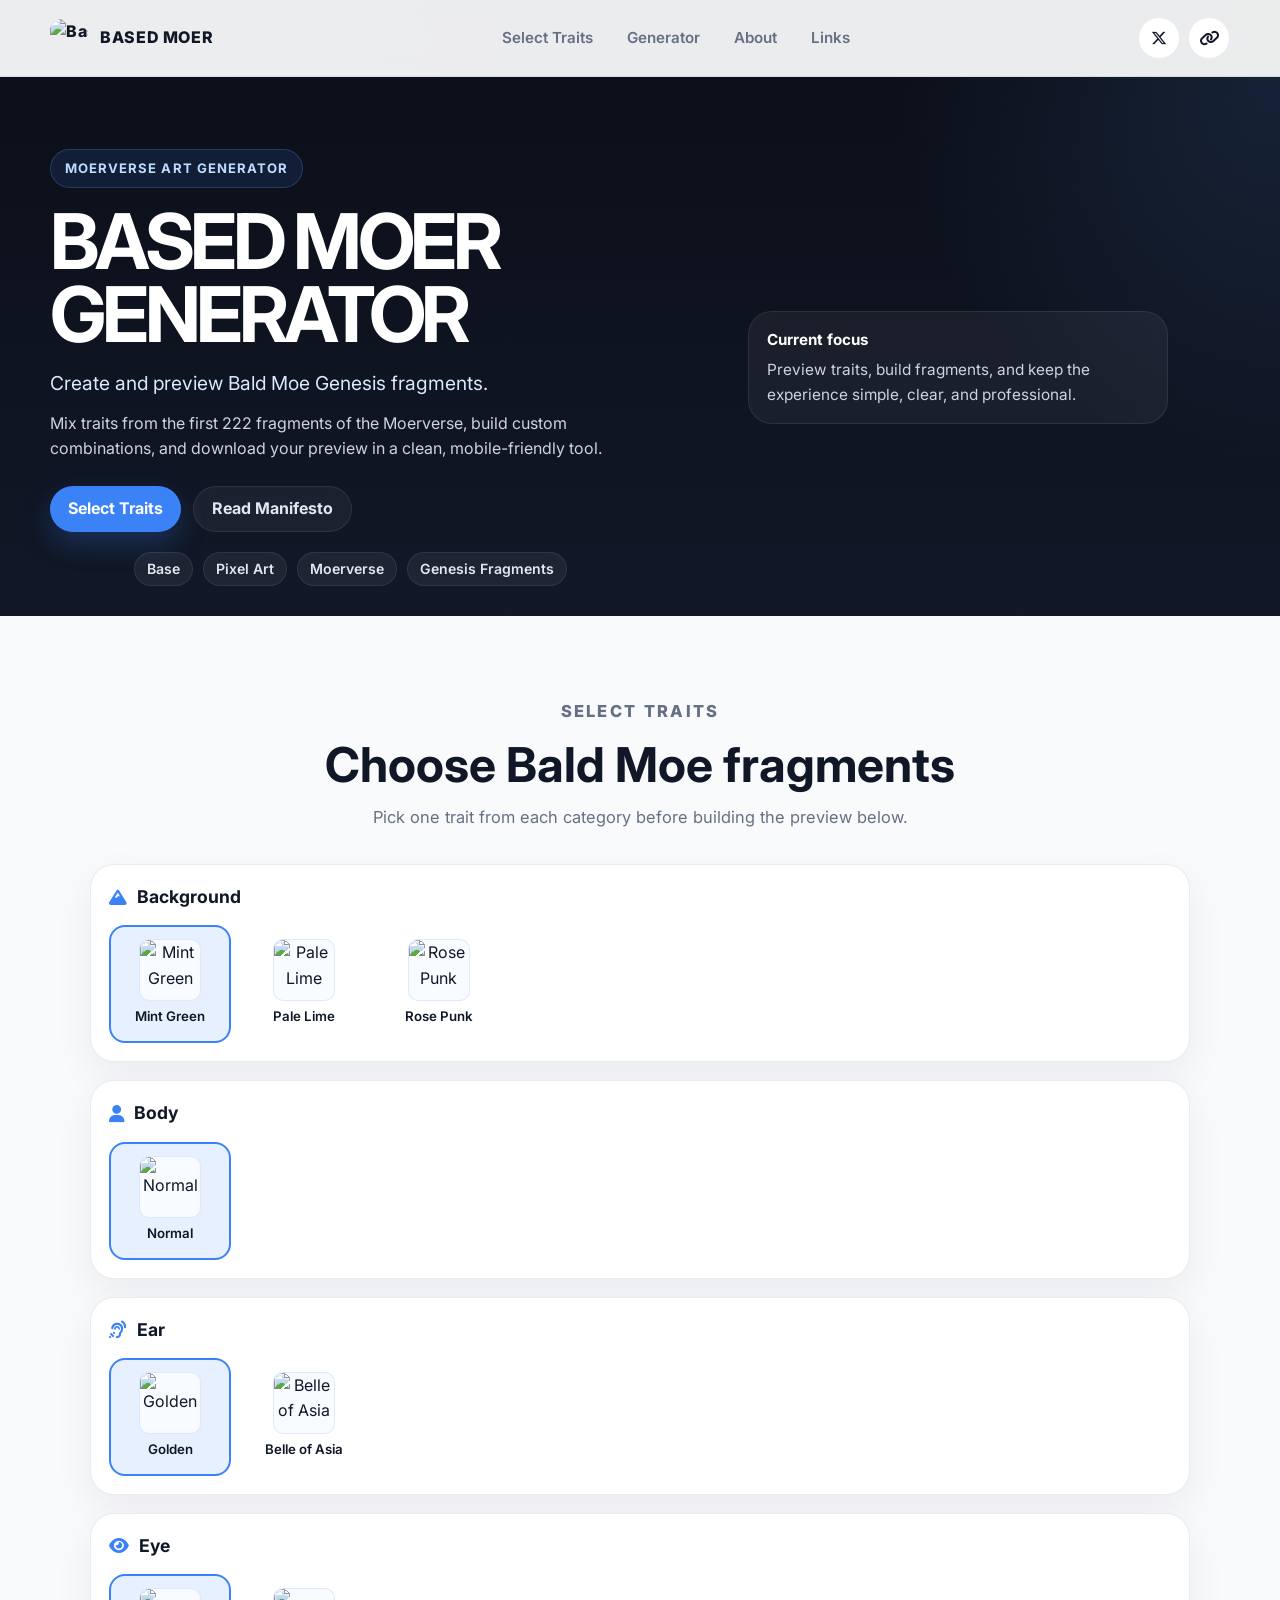
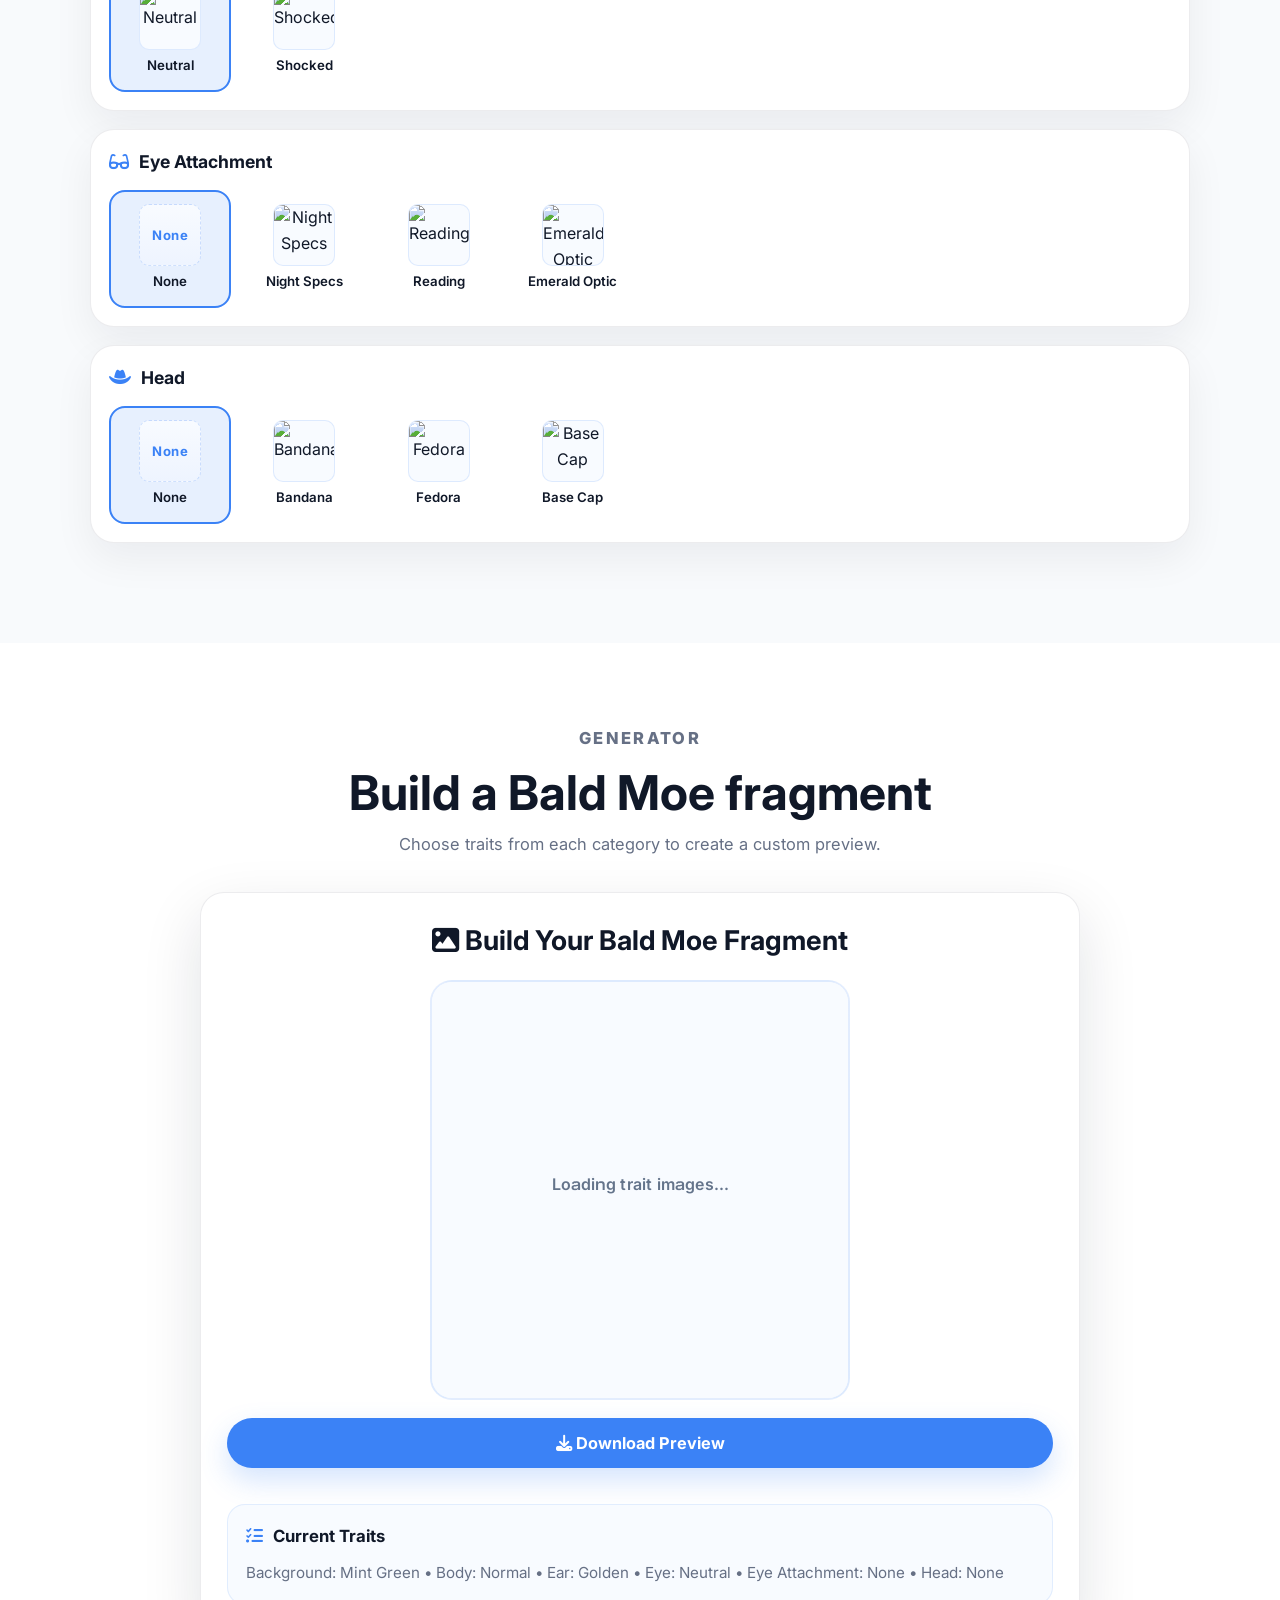
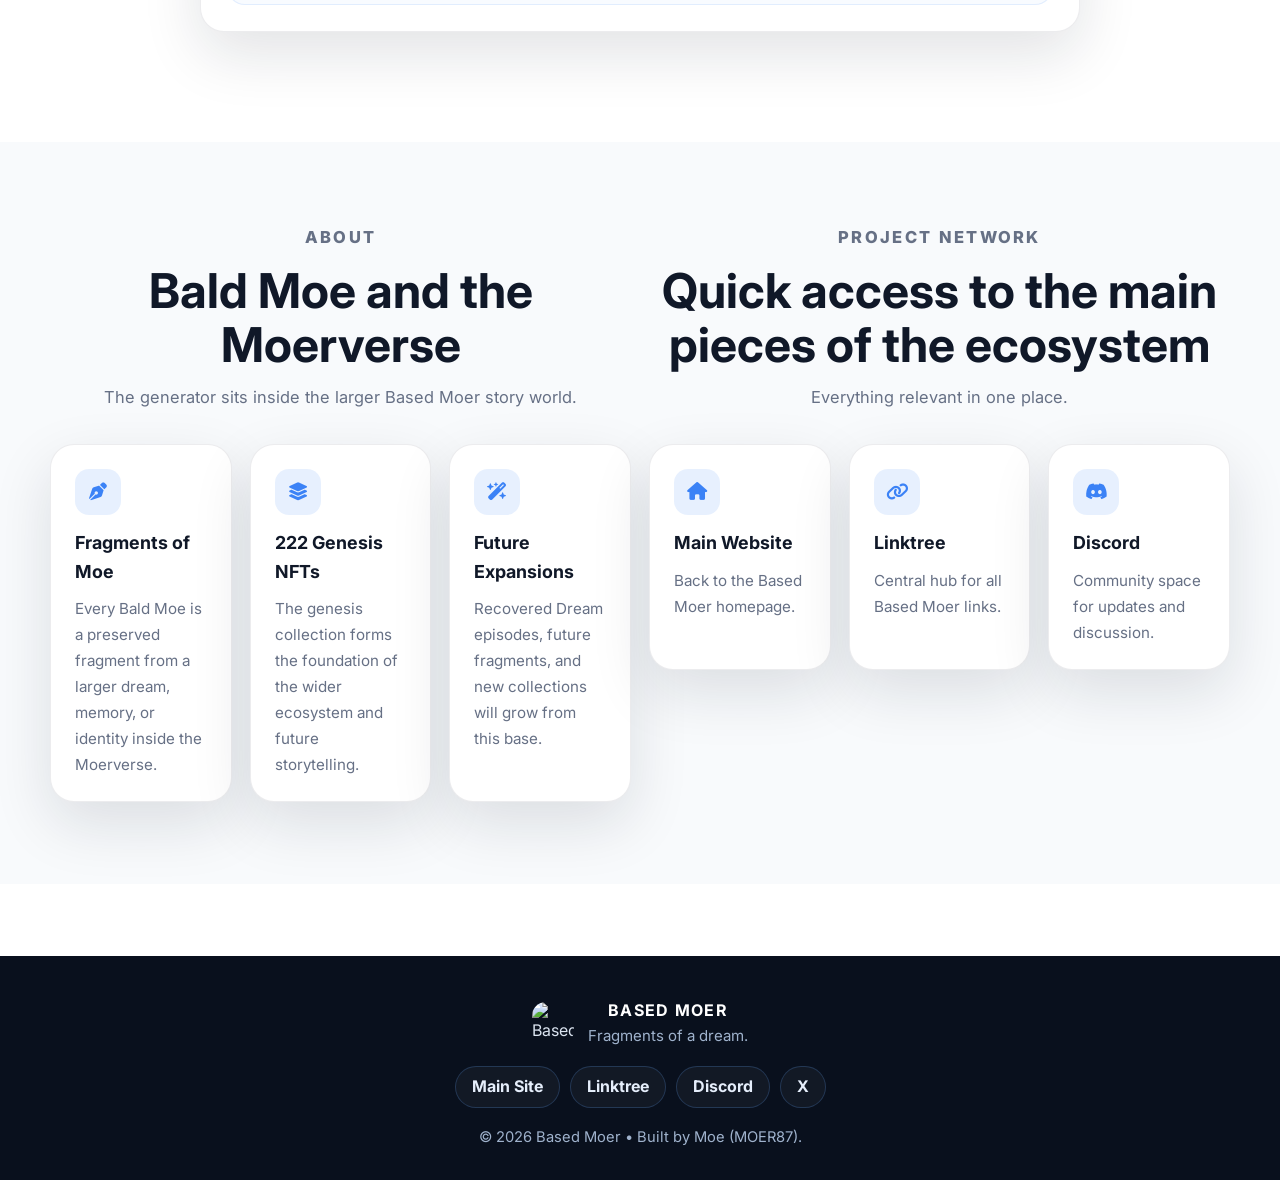
==== commit 63ad3965: "Add files via upload" ====
--- a/index.html
+++ b/index.html
@@ -2,121 +2,1356 @@
 <html lang="en">
 <head>
   <meta charset="UTF-8" />
-  <meta name="viewport" content="width=device-width, initial-scale=1" />
-  <title>Based Moer — Pixel art and Moe AI on Base</title>
-  <meta name="description" content="Based Moer is a creator-owned pixel universe on Base. Moe AI is a live 4H market-structure scanner moving toward an explainable trading protocol." />
-  <link rel="canonical" href="https://basedmoer.com/" />
-  <meta property="og:title" content="Based Moer" />
-  <meta property="og:description" content="Pixel art universe and live market engine on Base." />
-  <meta property="og:image" content="https://basedmoer.com/assets/hero-face.png" />
-  <meta property="og:url" content="https://basedmoer.com/" />
-  <meta name="twitter:card" content="summary_large_image" />
-  <link rel="icon" href="assets/logo.jpg" />
+  <meta name="viewport" content="width=device-width, initial-scale=1.0, viewport-fit=cover" />
+  <meta name="theme-color" content="#0b0f19" />
+  <title>Based Moer | Moerverse Art Generator</title>
+  <meta
+    name="description"
+    content="Based Moer art generator for Bald Moe Genesis fragments. Preview traits, build custom combinations, and download your creation."
+  />
+  <link rel="icon" type="image/x-icon" href="https://ipfs.io/ipfs/bafkreibvnz5oke2g2shbwgwcevh33y3kenpqg3csa5sekkcwso5u4thlzq" />
   <link rel="preconnect" href="https://fonts.googleapis.com" />
-  <link href="https://fonts.googleapis.com/css2?family=Manrope:wght@400;600;700&family=Syne:wght@600;700;800&display=swap" rel="stylesheet" />
-  <link rel="stylesheet" href="css/site.css" />
+  <link rel="preconnect" href="https://fonts.gstatic.com" crossorigin />
+  <link href="https://fonts.googleapis.com/css2?family=Inter:wght@400;500;600;700;800&display=swap" rel="stylesheet" />
+  <link rel="stylesheet" href="https://cdnjs.cloudflare.com/ajax/libs/font-awesome/6.5.0/css/all.min.css" />
+  <style>
+    :root {
+      --bg: #0b0f19;
+      --surface: #ffffff;
+      --surface-alt: #f8fafc;
+      --surface-dark: #0f172a;
+      --text: #101828;
+      --text-light: #667085;
+      --text-dark: #e5eefb;
+      --muted: #98a2b3;
+      --border: rgba(16, 24, 40, 0.08);
+      --border-dark: rgba(255, 255, 255, 0.08);
+      --accent: #3b82f6;
+      --accent-soft: rgba(59, 130, 246, 0.12);
+      --shadow: 0 22px 60px rgba(15, 23, 42, 0.12);
+      --radius: 24px;
+      --container: 1180px;
+    }
+
+    * {
+      box-sizing: border-box;
+      margin: 0;
+      padding: 0;
+    }
+
+    html {
+      scroll-behavior: smooth;
+      scroll-padding-top: 88px;
+      -webkit-text-size-adjust: 100%;
+      text-size-adjust: 100%;
+    }
+
+    body {
+      font-family: "Inter", sans-serif;
+      color: var(--text);
+      background:
+        radial-gradient(circle at top left, rgba(59, 130, 246, 0.16), transparent 32%),
+        linear-gradient(180deg, #070b13 0%, #0b0f19 18%, #ffffff 18%, #ffffff 100%);
+      line-height: 1.6;
+      overflow-x: hidden;
+      -webkit-font-smoothing: antialiased;
+      -moz-osx-font-smoothing: grayscale;
+      touch-action: manipulation;
+      -webkit-tap-highlight-color: transparent;
+    }
+
+    a {
+      color: inherit;
+      text-decoration: none;
+    }
+
+    img,
+    canvas {
+      max-width: 100%;
+      display: block;
+    }
+
+    button {
+      font: inherit;
+    }
+
+    .container {
+      width: min(100% - 24px, var(--container));
+      margin: 0 auto;
+    }
+
+    .site-header {
+      position: sticky;
+      top: 0;
+      z-index: 1000;
+      background: rgba(255, 255, 255, 0.92);
+      backdrop-filter: blur(14px);
+      border-bottom: 1px solid var(--border);
+    }
+
+    .site-header.scrolled {
+      box-shadow: 0 12px 40px rgba(15, 23, 42, 0.08);
+    }
+
+    .header-inner {
+      min-height: 76px;
+      display: flex;
+      align-items: center;
+      justify-content: space-between;
+      gap: 18px;
+    }
+
+    .brand {
+      display: inline-flex;
+      align-items: center;
+      gap: 12px;
+      font-weight: 800;
+      letter-spacing: 0.04em;
+      color: var(--text);
+      white-space: nowrap;
+      flex-shrink: 0;
+    }
+
+    .brand img {
+      width: 38px;
+      height: 38px;
+      border-radius: 12px;
+      object-fit: cover;
+    }
+
+    .main-nav {
+      display: flex;
+      align-items: center;
+      gap: 6px;
+      flex-wrap: wrap;
+      justify-content: center;
+    }
+
+    .main-nav a {
+      padding: 10px 14px;
+      border-radius: 999px;
+      color: var(--text-light);
+      font-weight: 600;
+      font-size: 0.95rem;
+      transition: 0.2s ease;
+    }
+
+    .main-nav a:hover {
+      background: var(--accent-soft);
+      color: var(--accent);
+    }
+
+    .header-actions {
+      display: inline-flex;
+      align-items: center;
+      gap: 8px;
+      flex-shrink: 0;
+    }
+
+    .icon-link,
+    .menu-toggle {
+      width: 42px;
+      height: 42px;
+      border-radius: 999px;
+      border: 1px solid var(--border);
+      background: #fff;
+      color: var(--text);
+      display: inline-flex;
+      align-items: center;
+      justify-content: center;
+      cursor: pointer;
+      transition: 0.2s ease;
+    }
+
+    .icon-link:hover,
+    .menu-toggle:hover {
+      transform: translateY(-1px);
+      color: var(--accent);
+      border-color: rgba(59, 130, 246, 0.28);
+    }
+
+    .menu-toggle {
+      display: none;
+    }
+
+    .hero {
+      color: #fff;
+      padding: 72px 0 30px;
+      background:
+        radial-gradient(circle at top right, rgba(96, 165, 250, 0.13), transparent 28%),
+        linear-gradient(180deg, #0b0f19 0%, #111827 100%);
+    }
+
+    .hero-grid {
+      display: grid;
+      grid-template-columns: 1.05fr 0.95fr;
+      gap: 34px;
+      align-items: center;
+    }
+
+    .eyebrow {
+      display: inline-flex;
+      align-items: center;
+      gap: 8px;
+      padding: 8px 14px;
+      border-radius: 999px;
+      background: rgba(59, 130, 246, 0.12);
+      border: 1px solid rgba(96, 165, 250, 0.22);
+      color: #bfdbfe;
+      font-size: 0.82rem;
+      font-weight: 700;
+      letter-spacing: 0.08em;
+      text-transform: uppercase;
+      margin-bottom: 18px;
+    }
+
+    .hero h1 {
+      font-size: clamp(2.8rem, 6vw, 5.2rem);
+      line-height: 0.95;
+      letter-spacing: -0.06em;
+      margin-bottom: 16px;
+    }
+
+    .hero-lead {
+      font-size: 1.2rem;
+      color: #dbeafe;
+      margin-bottom: 12px;
+      max-width: 620px;
+    }
+
+    .hero-text {
+      font-size: 1rem;
+      color: #cbd5e1;
+      max-width: 640px;
+      margin-bottom: 24px;
+    }
+
+    .hero-actions {
+      display: flex;
+      flex-wrap: wrap;
+      gap: 12px;
+      margin-bottom: 20px;
+    }
+
+    .button {
+      display: inline-flex;
+      align-items: center;
+      justify-content: center;
+      min-height: 46px;
+      padding: 0 18px;
+      border-radius: 999px;
+      font-weight: 700;
+      transition: 0.2s ease;
+      border: 0;
+      cursor: pointer;
+    }
+
+    .button:hover {
+      transform: translateY(-1px);
+    }
+
+    .button-primary {
+      background: var(--accent);
+      color: #fff;
+      box-shadow: 0 12px 28px rgba(59, 130, 246, 0.24);
+    }
+
+    .button-primary:hover {
+      background: #2563eb;
+    }
+
+    .button-secondary {
+      background: rgba(255, 255, 255, 0.05);
+      color: #e2e8f0;
+      border: 1px solid rgba(255, 255, 255, 0.08);
+    }
+
+    .button-secondary:hover {
+      background: rgba(59, 130, 246, 0.12);
+      border-color: rgba(96, 165, 250, 0.25);
+    }
+
+    .hero-badges {
+      display: flex;
+      flex-wrap: wrap;
+      gap: 10px;
+      justify-content: center;
+      margin-top: 8px;
+    }
+
+    .hero-badges span {
+      display: inline-flex;
+      align-items: center;
+      min-height: 34px;
+      padding: 0 12px;
+      border-radius: 999px;
+      background: rgba(255, 255, 255, 0.06);
+      border: 1px solid rgba(255, 255, 255, 0.08);
+      color: #e2e8f0;
+      font-size: 0.88rem;
+      font-weight: 600;
+    }
+
+    .hero-panel {
+      display: grid;
+      gap: 14px;
+      justify-items: center;
+    }
+
+    .hero-art {
+      width: 100%;
+      max-width: 420px;
+      border-radius: var(--radius);
+      box-shadow: 0 28px 64px rgba(0, 0, 0, 0.22);
+      border: 1px solid rgba(255, 255, 255, 0.08);
+      overflow: hidden;
+      background: rgba(255, 255, 255, 0.04);
+    }
+
+    .hero-art img {
+      width: 100%;
+      height: auto;
+    }
+
+    .hero-card {
+      width: 100%;
+      max-width: 420px;
+      background: rgba(255, 255, 255, 0.05);
+      border: 1px solid rgba(255, 255, 255, 0.08);
+      color: #e2e8f0;
+      border-radius: var(--radius);
+      padding: 16px 18px;
+    }
+
+    .hero-card strong {
+      display: block;
+      color: #fff;
+      margin-bottom: 6px;
+      font-size: 0.95rem;
+    }
+
+    .hero-card p {
+      color: #cbd5e1;
+      font-size: 0.96rem;
+    }
+
+    .section {
+      padding: 82px 0;
+    }
+
+    .section-alt {
+      background: #f8fafc;
+    }
+
+    .section-heading {
+      text-align: center;
+      max-width: 820px;
+      margin: 0 auto 34px;
+    }
+
+    .section-kicker {
+      display: inline-flex;
+      align-items: center;
+      gap: 8px;
+      color: var(--accent);
+      font-size: 0.78rem;
+      font-weight: 800;
+      text-transform: uppercase;
+      letter-spacing: 0.14em;
+      margin-bottom: 14px;
+    }
+
+    .section-heading h2 {
+      font-size: clamp(2rem, 4vw, 3rem);
+      line-height: 1.12;
+      color: #101828;
+      margin-bottom: 12px;
+    }
+
+    .section-heading p {
+      color: var(--text-light);
+      font-size: 1.03rem;
+    }
+
+    .preview-shell,
+    .info-card {
+      background: #fff;
+      border: 1px solid var(--border);
+      box-shadow: var(--shadow);
+      border-radius: var(--radius);
+    }
+
+    .preview-shell {
+      max-width: 880px;
+      margin: 0 auto 28px;
+      padding: 26px;
+    }
+
+    .preview-title {
+      font-size: 1.7rem;
+      text-align: center;
+      color: #101828;
+      margin-bottom: 18px;
+    }
+
+    .preview-grid {
+      display: grid;
+      grid-template-columns: 1fr;
+      gap: 18px;
+      align-items: start;
+    }
+
+    .preview-container {
+      width: 100%;
+      max-width: 420px;
+      margin: 0 auto;
+      border-radius: 22px;
+      overflow: hidden;
+      border: 2px solid rgba(59, 130, 246, 0.14);
+      background: linear-gradient(180deg, #ffffff 0%, #f8fbff 100%);
+    }
+
+    #previewCanvas {
+      width: 100%;
+      height: auto;
+      display: block;
+      image-rendering: pixelated;
+      image-rendering: crisp-edges;
+      aspect-ratio: 1 / 1;
+    }
+
+    .download-btn {
+      width: 100%;
+      min-height: 50px;
+      border: 0;
+      border-radius: 999px;
+      background: var(--accent);
+      color: #fff;
+      font-size: 1.02rem;
+      font-weight: 700;
+      cursor: pointer;
+      transition: 0.2s ease;
+      box-shadow: 0 12px 28px rgba(59, 130, 246, 0.22);
+    }
+
+    .download-btn:hover {
+      background: #2563eb;
+      transform: translateY(-1px);
+    }
+
+    .current-traits {
+      margin-top: 18px;
+      padding: 18px;
+      border-radius: 18px;
+      background: #f8fbff;
+      border: 1px solid rgba(59, 130, 246, 0.12);
+    }
+
+    .current-traits h3 {
+      display: flex;
+      align-items: center;
+      gap: 10px;
+      color: #101828;
+      font-size: 1.05rem;
+      margin-bottom: 10px;
+    }
+
+    .current-traits h3 i {
+      color: var(--accent);
+    }
+
+    #currentTraits {
+      color: var(--text-light);
+      font-size: 0.95rem;
+      line-height: 1.7;
+    }
+
+    .traits-shell {
+      max-width: 1100px;
+      margin: 0 auto;
+    }
+
+    .traits-title {
+      font-size: 1.9rem;
+      text-align: center;
+      color: #101828;
+      margin-bottom: 14px;
+    }
+
+    .traits-lead {
+      text-align: center;
+      color: var(--text-light);
+      margin-bottom: 28px;
+      max-width: 760px;
+      margin-left: auto;
+      margin-right: auto;
+    }
+
+    .trait-category {
+      margin-bottom: 18px;
+      padding: 18px;
+      border-radius: var(--radius);
+      background: #fff;
+      border: 1px solid rgba(16, 24, 40, 0.08);
+      box-shadow: 0 16px 40px rgba(15, 23, 42, 0.06);
+    }
+
+    .trait-category h3 {
+      display: flex;
+      align-items: center;
+      gap: 10px;
+      margin-bottom: 14px;
+      font-size: 1.1rem;
+      color: #101828;
+    }
+
+    .trait-category h3 i {
+      color: var(--accent);
+    }
+
+    .trait-options {
+      display: grid;
+      grid-template-columns: repeat(auto-fill, minmax(112px, 1fr));
+      gap: 12px;
+    }
+
+    .trait-option {
+      border-radius: 16px;
+      border: 2px solid transparent;
+      background: #fff;
+      padding: 12px 10px;
+      text-align: center;
+      cursor: pointer;
+      transition: 0.2s ease;
+      display: flex;
+      flex-direction: column;
+      align-items: center;
+      gap: 8px;
+      min-height: 118px;
+      user-select: none;
+    }
+
+    .trait-option:hover {
+      border-color: rgba(59, 130, 246, 0.42);
+      transform: translateY(-2px);
+    }
+
+    .trait-option.selected {
+      border-color: var(--accent);
+      background: var(--accent-soft);
+    }
+
+    .trait-option img {
+      width: 62px;
+      height: 62px;
+      border-radius: 10px;
+      object-fit: contain;
+      border: 1px solid rgba(59, 130, 246, 0.14);
+      background: #f8fbff;
+      image-rendering: pixelated;
+      image-rendering: crisp-edges;
+    }
+
+    .trait-option .none-swatch {
+      width: 62px;
+      height: 62px;
+      border-radius: 10px;
+      border: 1px dashed rgba(59, 130, 246, 0.22);
+      background: linear-gradient(180deg, #f8fbff 0%, #eef4ff 100%);
+      color: var(--accent);
+      display: flex;
+      align-items: center;
+      justify-content: center;
+      font-size: 0.82rem;
+      font-weight: 700;
+      letter-spacing: 0.04em;
+    }
+
+    .trait-option span {
+      font-size: 0.83rem;
+      font-weight: 600;
+      color: #101828;
+      line-height: 1.2;
+    }
+
+    .about-grid {
+      display: grid;
+      grid-template-columns: 1fr 1fr;
+      gap: 18px;
+      align-items: start;
+    }
+
+    .info-grid {
+      display: grid;
+      grid-template-columns: repeat(3, minmax(0, 1fr));
+      gap: 18px;
+    }
+
+    .info-card {
+      padding: 24px;
+      text-align: left;
+    }
+
+    .info-card i {
+      width: 46px;
+      height: 46px;
+      border-radius: 14px;
+      display: inline-flex;
+      align-items: center;
+      justify-content: center;
+      margin-bottom: 14px;
+      color: var(--accent);
+      background: var(--accent-soft);
+      font-size: 1.12rem;
+    }
+
+    .info-card h3 {
+      font-size: 1.12rem;
+      color: #101828;
+      margin-bottom: 10px;
+    }
+
+    .info-card p {
+      color: var(--text-light);
+      font-size: 0.95rem;
+      line-height: 1.7;
+    }
+
+    .footer {
+      background: #09101d;
+      color: #dbe4f0;
+      padding: 42px 0 30px;
+      margin-top: 72px;
+    }
+
+    .footer-inner {
+      display: grid;
+      gap: 18px;
+      justify-items: center;
+      text-align: center;
+    }
+
+    .footer-brand {
+      display: inline-flex;
+      align-items: center;
+      gap: 14px;
+      flex-wrap: wrap;
+      justify-content: center;
+    }
+
+    .footer-brand img {
+      width: 42px;
+      height: 42px;
+      border-radius: 14px;
+      object-fit: cover;
+    }
+
+    .footer-brand h3 {
+      font-size: 1rem;
+      letter-spacing: 0.08em;
+      color: #fff;
+    }
+
+    .footer-brand p {
+      color: #9fb2cc;
+      font-size: 0.94rem;
+    }
+
+    .footer-links {
+      display: flex;
+      flex-wrap: wrap;
+      justify-content: center;
+      gap: 10px;
+    }
+
+    .footer-links a {
+      min-height: 42px;
+      padding: 0 16px;
+      display: inline-flex;
+      align-items: center;
+      justify-content: center;
+      gap: 8px;
+      border-radius: 999px;
+      border: 1px solid rgba(96, 165, 250, 0.22);
+      background: rgba(255, 255, 255, 0.04);
+      color: #e5eefb;
+      font-weight: 700;
+      transition: 0.2s ease;
+    }
+
+    .footer-links a:hover {
+      background: rgba(59, 130, 246, 0.14);
+      border-color: rgba(96, 165, 250, 0.45);
+    }
+
+    .footer-note {
+      color: #9fb2cc;
+      font-size: 0.92rem;
+    }
+
+    @media (max-width: 1080px) {
+      .hero-grid {
+        grid-template-columns: 1fr;
+      }
+
+      .about-grid,
+      .info-grid {
+        grid-template-columns: 1fr;
+      }
+
+      .trait-options {
+        grid-template-columns: repeat(3, minmax(0, 1fr));
+      }
+    }
+
+    @media (max-width: 820px) {
+      .main-nav {
+        position: absolute;
+        left: 12px;
+        right: 12px;
+        top: 100%;
+        display: none;
+        flex-direction: column;
+        align-items: stretch;
+        padding: 12px;
+        margin-top: 10px;
+        background: rgba(255, 255, 255, 0.98);
+        border: 1px solid var(--border);
+        border-radius: 22px;
+        box-shadow: var(--shadow);
+      }
+
+      .main-nav.open {
+        display: flex;
+      }
+
+      .main-nav a {
+        width: 100%;
+        text-align: center;
+      }
+
+      .menu-toggle {
+        display: inline-flex;
+      }
+
+      .header-inner {
+        position: relative;
+      }
+
+      .section {
+        padding: 68px 0;
+      }
+
+      .preview-shell {
+        padding: 20px;
+      }
+
+      .trait-category {
+        padding: 16px;
+      }
+
+      .trait-options {
+        grid-template-columns: repeat(2, minmax(0, 1fr));
+      }
+
+      .hero {
+        padding-top: 56px;
+      }
+
+      .hero h1 {
+        font-size: 2.8rem;
+      }
+
+      .hero-lead {
+        font-size: 1.08rem;
+      }
+
+      .hero-text {
+        font-size: 0.98rem;
+      }
+    }
+
+    @media (max-width: 520px) {
+      .hero-actions {
+        flex-direction: column;
+        align-items: stretch;
+      }
+
+      .button {
+        width: 100%;
+      }
+
+      .hero-art,
+      .hero-card {
+        max-width: 100%;
+      }
+
+      .footer-brand {
+        flex-direction: column;
+        gap: 10px;
+      }
+
+      .footer-links {
+        flex-direction: column;
+        align-items: center;
+      }
+
+      .footer-links a {
+        width: 220px;
+      }
+
+      .section-heading h2 {
+        font-size: 1.85rem;
+      }
+
+      .traits-title {
+        font-size: 1.6rem;
+      }
+
+      .preview-title {
+        font-size: 1.45rem;
+      }
+
+      .trait-options {
+        grid-template-columns: repeat(2, minmax(0, 1fr));
+        gap: 10px;
+      }
+
+      .trait-option {
+        min-height: 110px;
+        padding: 10px 8px;
+      }
+
+      .trait-option img,
+      .trait-option .none-swatch {
+        width: 54px;
+        height: 54px;
+      }
+    }
+
+    @media (max-width: 370px) {
+      .trait-options {
+        grid-template-columns: 1fr;
+      }
+
+      .hero h1 {
+        font-size: 2rem;
+      }
+    }
+
+    @media (prefers-reduced-motion: reduce) {
+      html {
+        scroll-behavior: auto;
+      }
+
+      * {
+        transition: none !important;
+        animation: none !important;
+      }
+    }
+  </style>
 </head>
 <body>
-<header class="nav"><div class="wrap nav-inner">
-  <a class="brand" href="index.html"><img class="pixel" src="assets/logo.jpg" alt="Based Moer" /> Based Moer</a>
-  <nav class="nav-links">
-    <a class="active" href="index.html">Home</a>
-    <a href="scanner.html">Moe AI</a>
-    <a href="moerverse.html">Moerverse</a>
-    <a href="academy.html">Academy</a>
-    <a href="about.html">About</a>
-  </nav>
-  <a class="btn" href="scanner.html">Live engine</a>
-</div></header>
-
-<main>
-  <section class="wrap hero">
-    <div>
-      <p class="kicker">Base · pixel art · market structure</p>
-      <h1>A world you can collect.<br>An engine you can read.</h1>
-      <p class="lede">Based Moer is a solo-built universe on Base. Moe AI already scans 4H structure. The long game is an explainable protocol humans and agents can both use.</p>
-      <a class="btn" href="scanner.html">See live setups</a>
-      <a class="btn ghost" href="moerverse.html">Enter Moerverse</a>
-    </div>
-    <div class="hero-visual">
-      <img class="pixel" src="assets/hero-face.png" alt="Bald Moe looking up" />
-    </div>
-  </section>
-
-  <section class="wrap">
-    <div class="pulse" id="home-pulse">
-      <div><span>Engine</span><b id="engine-status">…</b></div>
-      <div><span>Open setups</span><b id="open-count">—</b></div>
-      <div><span>Closed sample</span><b id="closed-count">—</b></div>
-      <div><span>Net R</span><b id="net-r">—</b></div>
-    </div>
-    <p class="err" id="engine-error"></p>
-  </section>
-
-  <section class="section">
-    <div class="wrap">
-      <p class="kicker">Products</p>
-      <h2>What exists today.</h2>
-      <div class="grid3">
-        <article class="card">
-          <h3>Moe AI</h3>
-          <p>Live 4H BOS scanner. Fib map on the full breakout leg. One open idea per pair. Discord + API + Supabase.</p>
-          <p><a href="scanner.html">Open the engine →</a></p>
-        </article>
-        <article class="card">
-          <h3>Moerverse</h3>
-          <p>Bald Moe Genesis (222) and Based Ape Punks (2222). Lore, OnCyber galleries, trait generator.</p>
-          <p><a href="moerverse.html">See collections →</a></p>
-        </article>
-        <article class="card">
-          <h3>Academy</h3>
-          <p>Short path through structure, BOS, Fibonacci, risk, and how the scanner actually decides.</p>
-          <p><a href="academy.html">Start lessons →</a></p>
-        </article>
+  <header class="site-header" id="siteHeader">
+    <div class="container header-inner">
+      <a class="brand" href="https://based-moer.vercel.app/" target="_blank" rel="noreferrer" aria-label="Based Moer main website">
+        <img src="https://ipfs.io/ipfs/bafkreibvnz5oke2g2shbwgwcevh33y3kenpqg3csa5sekkcwso5u4thlzq" alt="Based Moer logo" />
+        <span>BASED MOER</span>
+      </a>
+
+      <nav class="main-nav" id="mainNav" aria-label="Main navigation">
+        <a href="#traits">Select Traits</a>
+        <a href="#generator">Generator</a>
+        <a href="#about">About</a>
+        <a href="#links">Links</a>
+      </nav>
+
+      <div class="header-actions">
+        <a class="icon-link" href="https://x.com/basedmoer" target="_blank" rel="noreferrer" aria-label="Based Moer on X">
+          <i class="fa-brands fa-x-twitter"></i>
+        </a>
+        <a class="icon-link" href="https://linktr.ee/basedmoer" target="_blank" rel="noreferrer" aria-label="Based Moer Linktree">
+          <i class="fa-solid fa-link"></i>
+        </a>
+        <button class="menu-toggle" id="menuToggle" aria-label="Open menu" aria-expanded="false" aria-controls="mainNav">
+          <i class="fa-solid fa-bars"></i>
+        </button>
       </div>
     </div>
-  </section>
-
-  <section class="section">
-    <div class="wrap">
-      <p class="kicker">Now / next</p>
-      <h2>Built in public.</h2>
-      <div class="grid2">
-        <article class="card">
-          <h3>Live</h3>
-          <p>Scanner on Railway. Dual Discord webhooks. Stats and learning endpoints. This site on Vercel.</p>
-        </article>
-        <article class="card">
-          <h3>Next</h3>
-          <p>CORS-clean public API. Holder gating. Signal Registry on Base Sepolia. Flip game after testnet. Token later — not now.</p>
-        </article>
+  </header>
+
+  <main>
+    <section class="hero">
+      <div class="container hero-grid">
+        <div>
+          <div class="eyebrow">Moerverse art generator</div>
+          <h1>BASED MOER<br />GENERATOR</h1>
+          <p class="hero-lead">Create and preview Bald Moe Genesis fragments.</p>
+          <p class="hero-text">
+            Mix traits from the first 222 fragments of the Moerverse, build custom combinations,
+            and download your preview in a clean, mobile-friendly tool.
+          </p>
+
+          <div class="hero-actions">
+            <a class="button button-primary" href="#traits">Select Traits</a>
+            <a class="button button-secondary" href="https://basedmoer.gitbook.io/based-moer" target="_blank" rel="noreferrer">Read Manifesto</a>
+          </div>
+
+          <div class="hero-badges" aria-label="Project status">
+            <span>Base</span>
+            <span>Pixel Art</span>
+            <span>Moerverse</span>
+            <span>Genesis Fragments</span>
+          </div>
+        </div>
+
+        <div class="hero-panel">
+          <div class="hero-card">
+            <strong>Current focus</strong>
+            <p>Preview traits, build fragments, and keep the experience simple, clear, and professional.</p>
+          </div>
+        </div>
       </div>
+    </section>
+
+    <section class="section section-alt" id="traits">
+      <div class="container">
+        <div class="traits-shell">
+          <div class="section-heading">
+            <p class="section-kicker">Select Traits</p>
+            <h2>Choose Bald Moe fragments</h2>
+            <p>Pick one trait from each category before building the preview below.</p>
+          </div>
+
+          <div class="trait-category">
+            <h3><i class="fa-solid fa-mountain"></i> Background</h3>
+            <div class="trait-options" id="backgroundTraits"></div>
+          </div>
+
+          <div class="trait-category">
+            <h3><i class="fa-solid fa-user"></i> Body</h3>
+            <div class="trait-options" id="bodyTraits"></div>
+          </div>
+
+          <div class="trait-category">
+            <h3><i class="fa-solid fa-ear-listen"></i> Ear</h3>
+            <div class="trait-options" id="earTraits"></div>
+          </div>
+
+          <div class="trait-category">
+            <h3><i class="fa-solid fa-eye"></i> Eye</h3>
+            <div class="trait-options" id="eyeTraits"></div>
+          </div>
+
+          <div class="trait-category">
+            <h3><i class="fa-solid fa-glasses"></i> Eye Attachment</h3>
+            <div class="trait-options" id="eyeAttachmentTraits"></div>
+          </div>
+
+          <div class="trait-category">
+            <h3><i class="fa-solid fa-hat-cowboy"></i> Head</h3>
+            <div class="trait-options" id="headTraits"></div>
+          </div>
+        </div>
+      </div>
+    </section>
+
+    <section class="section" id="generator">
+      <div class="container">
+        <div class="section-heading">
+          <p class="section-kicker">Generator</p>
+          <h2>Build a Bald Moe fragment</h2>
+          <p>Choose traits from each category to create a custom preview.</p>
+        </div>
+
+        <div class="preview-shell">
+          <h2 class="preview-title"><i class="fa-solid fa-image"></i> Build Your Bald Moe Fragment</h2>
+          <div class="preview-grid">
+            <div class="preview-container">
+              <canvas id="previewCanvas" width="400" height="400"></canvas>
+            </div>
+            <button id="downloadBtn" class="download-btn">
+              <i class="fa-solid fa-download"></i> Download Preview
+            </button>
+
+            <div class="current-traits">
+              <h3><i class="fa-solid fa-list-check"></i> Current Traits</h3>
+              <div id="currentTraits">Loading traits...</div>
+            </div>
+          </div>
+        </div>
+      </div>
+    </section>
+
+    <section class="section section-alt" id="about">
+      <div class="container">
+        <div class="about-grid">
+          <div>
+            <div class="section-heading">
+              <p class="section-kicker">About</p>
+              <h2>Bald Moe and the Moerverse</h2>
+              <p>The generator sits inside the larger Based Moer story world.</p>
+            </div>
+
+            <div class="info-grid">
+              <div class="info-card">
+                <i class="fa-solid fa-pen-nib"></i>
+                <h3>Fragments of Moe</h3>
+                <p>Every Bald Moe is a preserved fragment from a larger dream, memory, or identity inside the Moerverse.</p>
+              </div>
+
+              <div class="info-card">
+                <i class="fa-solid fa-layer-group"></i>
+                <h3>222 Genesis NFTs</h3>
+                <p>The genesis collection forms the foundation of the wider ecosystem and future storytelling.</p>
+              </div>
+
+              <div class="info-card">
+                <i class="fa-solid fa-wand-magic-sparkles"></i>
+                <h3>Future Expansions</h3>
+                <p>Recovered Dream episodes, future fragments, and new collections will grow from this base.</p>
+              </div>
+            </div>
+          </div>
+
+          <div>
+            <div class="section-heading">
+              <p class="section-kicker">Project network</p>
+              <h2>Quick access to the main pieces of the ecosystem</h2>
+              <p>Everything relevant in one place.</p>
+            </div>
+
+            <div class="info-grid">
+              <a class="info-card" href="https://based-moer.vercel.app/" target="_blank" rel="noreferrer">
+                <i class="fa-solid fa-house"></i>
+                <h3>Main Website</h3>
+                <p>Back to the Based Moer homepage.</p>
+              </a>
+
+              <a class="info-card" href="https://linktr.ee/basedmoer" target="_blank" rel="noreferrer">
+                <i class="fa-solid fa-link"></i>
+                <h3>Linktree</h3>
+                <p>Central hub for all Based Moer links.</p>
+              </a>
+
+              <a class="info-card" href="https://discord.gg/B6Pu9fARTX" target="_blank" rel="noreferrer">
+                <i class="fa-brands fa-discord"></i>
+                <h3>Discord</h3>
+                <p>Community space for updates and discussion.</p>
+              </a>
+            </div>
+          </div>
+        </div>
+      </div>
+    </section>
+  </main>
+
+  <footer class="footer">
+    <div class="container footer-inner">
+      <div class="footer-brand">
+        <img src="https://ipfs.io/ipfs/bafkreibvnz5oke2g2shbwgwcevh33y3kenpqg3csa5sekkcwso5u4thlzq" alt="Based Moer logo" />
+        <div>
+          <h3>BASED MOER</h3>
+          <p>Fragments of a dream.</p>
+        </div>
+      </div>
+
+      <div class="footer-links">
+        <a href="https://based-moer.vercel.app/" target="_blank" rel="noreferrer">Main Site</a>
+        <a href="https://linktr.ee/basedmoer" target="_blank" rel="noreferrer">Linktree</a>
+        <a href="https://discord.gg/B6Pu9fARTX" target="_blank" rel="noreferrer">Discord</a>
+        <a href="https://x.com/basedmoer" target="_blank" rel="noreferrer">X</a>
+      </div>
+
+      <p class="footer-note">© 2026 Based Moer • Built by Moe (MOER87).</p>
     </div>
-  </section>
-</main>
-
-<footer class="footer"><div class="wrap">
-  <div class="footer-grid">
-    <div>
-      <strong>Based Moer</strong>
-      <p>Pixel universe and market-structure engine on Base. Not financial advice.</p>
-    </div>
-    <div>
-      <a href="scanner.html">Moe AI Live</a>
-      <a href="moerverse.html">Moerverse</a>
-      <a href="academy.html">Academy</a>
-      <a href="flip.html">Flip Game</a>
-    </div>
-    <div>
-      <a href="https://discord.gg/B6Pu9fARTX">Discord</a>
-      <a href="https://x.com/basedmoer">X · Based Moer</a>
-      <a href="https://x.com/MoeeR87">X · Builder</a>
-      <a href="https://linktr.ee/basedmoer">Linktree</a>
-    </div>
-  </div>
-  basedmoer.com · always DYOR
-</div></footer>
-<script src="js/site.js"></script>
-<script src="js/scanner.js"></script>
+  </footer>
+
+  <script>
+    document.addEventListener("DOMContentLoaded", () => {
+      const traitData = {
+        backgrounds: [
+          { name: "Mint Green", cid: "bafkreigndanezt3yf3rlgoehh4wnhasloqso6x2tddku6qtqki6rcc2mt4" },
+          { name: "Pale Lime", cid: "bafkreifi5ntqmzl6mmq6c52d2pc3vfbfilkhdw4g6vqmkdsnqcbnpww7lq" },
+          { name: "Rose Punk", cid: "bafkreie5x6u5u4mt4xjdctu36humogfjhyrgdg6dueaffgvzvielabl6nm" }
+        ],
+        bodies: [
+          { name: "Normal", cid: "bafkreib6zjykxl2qzn5ljeezwn4lpnd4m3c3qgeibmpwpoxejf44bkhunq" }
+        ],
+        ears: [
+          { name: "Golden", cid: "bafkreig6uvom4cwwfwo6k5akwqmgtnzfvtjugak43wzxy6v3e4m2nr7ogu" },
+          { name: "Belle of Asia", cid: "bafkreidbzbjgy4d6iihzaujencesrfdwf7fs6f65gnxwqgx3kstfepgk4y" }
+        ],
+        eyes: [
+          { name: "Neutral", cid: "bafkreihmlxwju4egc2eiiyupuqiwuoth2vst4kxxqluncb4mmzr7eqnksy" },
+          { name: "Shocked", cid: "bafkreigv32mmrtmjqkkgdifmbvusls26bi72etjz36pc2kcs2uvmtgadgq" }
+        ],
+        eyeAttachments: [
+          { name: "None", cid: null },
+          { name: "Night Specs", cid: "bafkreidmoymytmes2y2f3qx5gv63wsiogrjqvcbtdnnef74dw7vafi53ky" },
+          { name: "Reading", cid: "bafkreicaedz6y6roqxnzahmod7geafa6ccklw5id5jdfesdezqfvzgluua" },
+          { name: "Emerald Optic", cid: "bafkreib64ht25jr6feos6g35iw553qzmbgyihe7dkeyvwouqm4pw2aqpce" }
+        ],
+        heads: [
+          { name: "None", cid: null },
+          { name: "Bandana", cid: "bafkreiftbb53qtpfxpprwh36nksi2k7qvv7lr2cfcbupcmrslbpju6i32y" },
+          { name: "Fedora", cid: "bafkreif3vqw2emcbshxayyhshtmpdg6vtzawzttqlwydbtvyes63f76nxi" },
+          { name: "Base Cap", cid: "bafkreigam3dr6t6tzs4bgxxpqa52r5sj7fme33pnopjgbanumrxl2xfm2y" }
+        ]
+      };
+
+      const currentSelection = {
+        background: traitData.backgrounds[0],
+        body: traitData.bodies[0],
+        ear: traitData.ears[0],
+        eye: traitData.eyes[0],
+        eyeAttachment: traitData.eyeAttachments[0],
+        head: traitData.heads[0]
+      };
+
+      const canvas = document.getElementById("previewCanvas");
+      const ctx = canvas.getContext("2d");
+      ctx.imageSmoothingEnabled = false;
+
+      const menuToggle = document.getElementById("menuToggle");
+      const mainNav = document.getElementById("mainNav");
+      const siteHeader = document.getElementById("siteHeader");
+      const currentTraits = document.getElementById("currentTraits");
+      const downloadBtn = document.getElementById("downloadBtn");
+
+      const imageCache = new Map();
+      const gateways = [
+        "https://ipfs.io/ipfs/",
+        "https://gateway.pinata.cloud/ipfs/",
+        "https://cloudflare-ipfs.com/ipfs/"
+      ];
+
+      function loadImage(cid) {
+        if (!cid) return Promise.resolve(null);
+        if (imageCache.has(cid)) return imageCache.get(cid);
+
+        const promise = new Promise((resolve, reject) => {
+          const img = new Image();
+          img.crossOrigin = "anonymous";
+          let index = 0;
+
+          const tryNext = () => {
+            if (index >= gateways.length) {
+              reject(new Error(`Failed to load image: ${cid}`));
+              return;
+            }
+            img.src = `${gateways[index]}${cid}`;
+            index += 1;
+          };
+
+          img.onload = () => resolve(img);
+          img.onerror = tryNext;
+          tryNext();
+        });
+
+        imageCache.set(cid, promise);
+        return promise;
+      }
+
+      function createTraitImage(cid, name) {
+        if (!cid) {
+          const none = document.createElement("div");
+          none.className = "none-swatch";
+          none.textContent = "None";
+          return none;
+        }
+
+        const img = document.createElement("img");
+        img.alt = name;
+        img.loading = "lazy";
+        img.decoding = "async";
+        img.dataset.fallbacks = JSON.stringify(gateways.map(g => `${g}${cid}`));
+        img.src = `${gateways[0]}${cid}`;
+
+        img.onerror = () => {
+          const fallbacks = JSON.parse(img.dataset.fallbacks || "[]");
+          const next = fallbacks.shift();
+          img.dataset.fallbacks = JSON.stringify(fallbacks);
+          if (next) img.src = next;
+        };
+
+        return img;
+      }
+
+      function updateTraitsDisplay() {
+        currentTraits.textContent =
+          `Background: ${currentSelection.background.name} • ` +
+          `Body: ${currentSelection.body.name} • ` +
+          `Ear: ${currentSelection.ear.name} • ` +
+          `Eye: ${currentSelection.eye.name} • ` +
+          `Eye Attachment: ${currentSelection.eyeAttachment.name} • ` +
+          `Head: ${currentSelection.head.name}`;
+      }
+
+      async function drawPreview() {
+        ctx.clearRect(0, 0, canvas.width, canvas.height);
+        ctx.fillStyle = "#f8fbff";
+        ctx.fillRect(0, 0, canvas.width, canvas.height);
+
+        const layers = [
+          currentSelection.background,
+          currentSelection.body,
+          currentSelection.ear,
+          currentSelection.eye,
+          currentSelection.eyeAttachment,
+          currentSelection.head
+        ];
+
+        try {
+          for (const layer of layers) {
+            if (!layer || !layer.cid) continue;
+            const img = await loadImage(layer.cid);
+            if (img) ctx.drawImage(img, 0, 0, canvas.width, canvas.height);
+          }
+          updateTraitsDisplay();
+        } catch (error) {
+          console.error(error);
+          ctx.fillStyle = "#64748b";
+          ctx.font = "600 16px Inter";
+          ctx.textAlign = "center";
+          ctx.fillText("Loading trait images...", canvas.width / 2, canvas.height / 2);
+        }
+      }
+
+      function selectTrait(categoryKey, trait, optionEl) {
+        currentSelection[categoryKey] = trait;
+
+        const container = optionEl.closest(".trait-options");
+        if (container) {
+          container.querySelectorAll(".trait-option").forEach(el => el.classList.remove("selected"));
+        }
+        optionEl.classList.add("selected");
+        drawPreview();
+      }
+
+      function createTraitSelectors() {
+        const map = {
+          backgrounds: { key: "background", id: "backgroundTraits" },
+          bodies: { key: "body", id: "bodyTraits" },
+          ears: { key: "ear", id: "earTraits" },
+          eyes: { key: "eye", id: "eyeTraits" },
+          eyeAttachments: { key: "eyeAttachment", id: "eyeAttachmentTraits" },
+          heads: { key: "head", id: "headTraits" }
+        };
+
+        Object.entries(map).forEach(([collectionKey, config]) => {
+          const container = document.getElementById(config.id);
+          if (!container) return;
+
+          traitData[collectionKey].forEach((trait) => {
+            const option = document.createElement("div");
+            option.className = "trait-option";
+
+            option.appendChild(createTraitImage(trait.cid, trait.name));
+
+            const label = document.createElement("span");
+            label.textContent = trait.name;
+            option.appendChild(label);
+
+            option.addEventListener("click", () => {
+              selectTrait(config.key, trait, option);
+            });
+
+            container.appendChild(option);
+          });
+        });
+
+        setTimeout(() => {
+          ["background", "body", "ear", "eye", "eyeAttachment", "head"].forEach((key) => {
+            const container = document.getElementById(`${key === "eyeAttachment" ? "eyeAttachment" : key}Traits`);
+            if (!container) return;
+            const first = container.querySelector(".trait-option");
+            if (first) first.click();
+          });
+        }, 50);
+      }
+
+      function initMobileMenu() {
+        if (!menuToggle || !mainNav) return;
+
+        menuToggle.addEventListener("click", () => {
+          const open = mainNav.classList.toggle("open");
+          menuToggle.setAttribute("aria-expanded", String(open));
+          menuToggle.innerHTML = open
+            ? '<i class="fa-solid fa-xmark"></i>'
+            : '<i class="fa-solid fa-bars"></i>';
+        });
+
+        mainNav.querySelectorAll("a").forEach((link) => {
+          link.addEventListener("click", () => {
+            if (window.innerWidth <= 820) {
+              mainNav.classList.remove("open");
+              menuToggle.setAttribute("aria-expanded", "false");
+              menuToggle.innerHTML = '<i class="fa-solid fa-bars"></i>';
+            }
+          });
+        });
+      }
+
+      function initSmoothScroll() {
+        document.querySelectorAll('a[href^="#"]').forEach((anchor) => {
+          anchor.addEventListener("click", (event) => {
+            const href = anchor.getAttribute("href");
+            if (!href || href === "#") return;
+
+            const target = document.querySelector(href);
+            if (!target) return;
+
+            event.preventDefault();
+            const headerOffset = (document.querySelector(".site-header")?.offsetHeight || 0) + 14;
+            const elementTop = target.getBoundingClientRect().top + window.pageYOffset;
+
+            window.scrollTo({
+              top: elementTop - headerOffset,
+              behavior: "smooth"
+            });
+          });
+        });
+      }
+
+      function initDownload() {
+        downloadBtn.addEventListener("click", () => {
+          canvas.toBlob((blob) => {
+            if (!blob) return;
+            const url = URL.createObjectURL(blob);
+            const link = document.createElement("a");
+            link.href = url;
+            link.download = `bald-moe-${Date.now()}.png`;
+            document.body.appendChild(link);
+            link.click();
+            link.remove();
+            setTimeout(() => URL.revokeObjectURL(url), 2500);
+          }, "image/png");
+        });
+      }
+
+      function setHeaderState() {
+        siteHeader.classList.toggle("scrolled", window.scrollY > 12);
+      }
+
+      function init() {
+        initMobileMenu();
+        initSmoothScroll();
+        initDownload();
+        createTraitSelectors();
+        drawPreview();
+        updateTraitsDisplay();
+        setHeaderState();
+
+        window.addEventListener("scroll", setHeaderState, { passive: true });
+        window.addEventListener("orientationchange", () => setTimeout(drawPreview, 150));
+        window.addEventListener("resize", () => setTimeout(drawPreview, 150));
+
+        console.log("Based Moer Generator loaded.");
+      }
+
+      init();
+    });
+  </script>
 </body>
 </html>
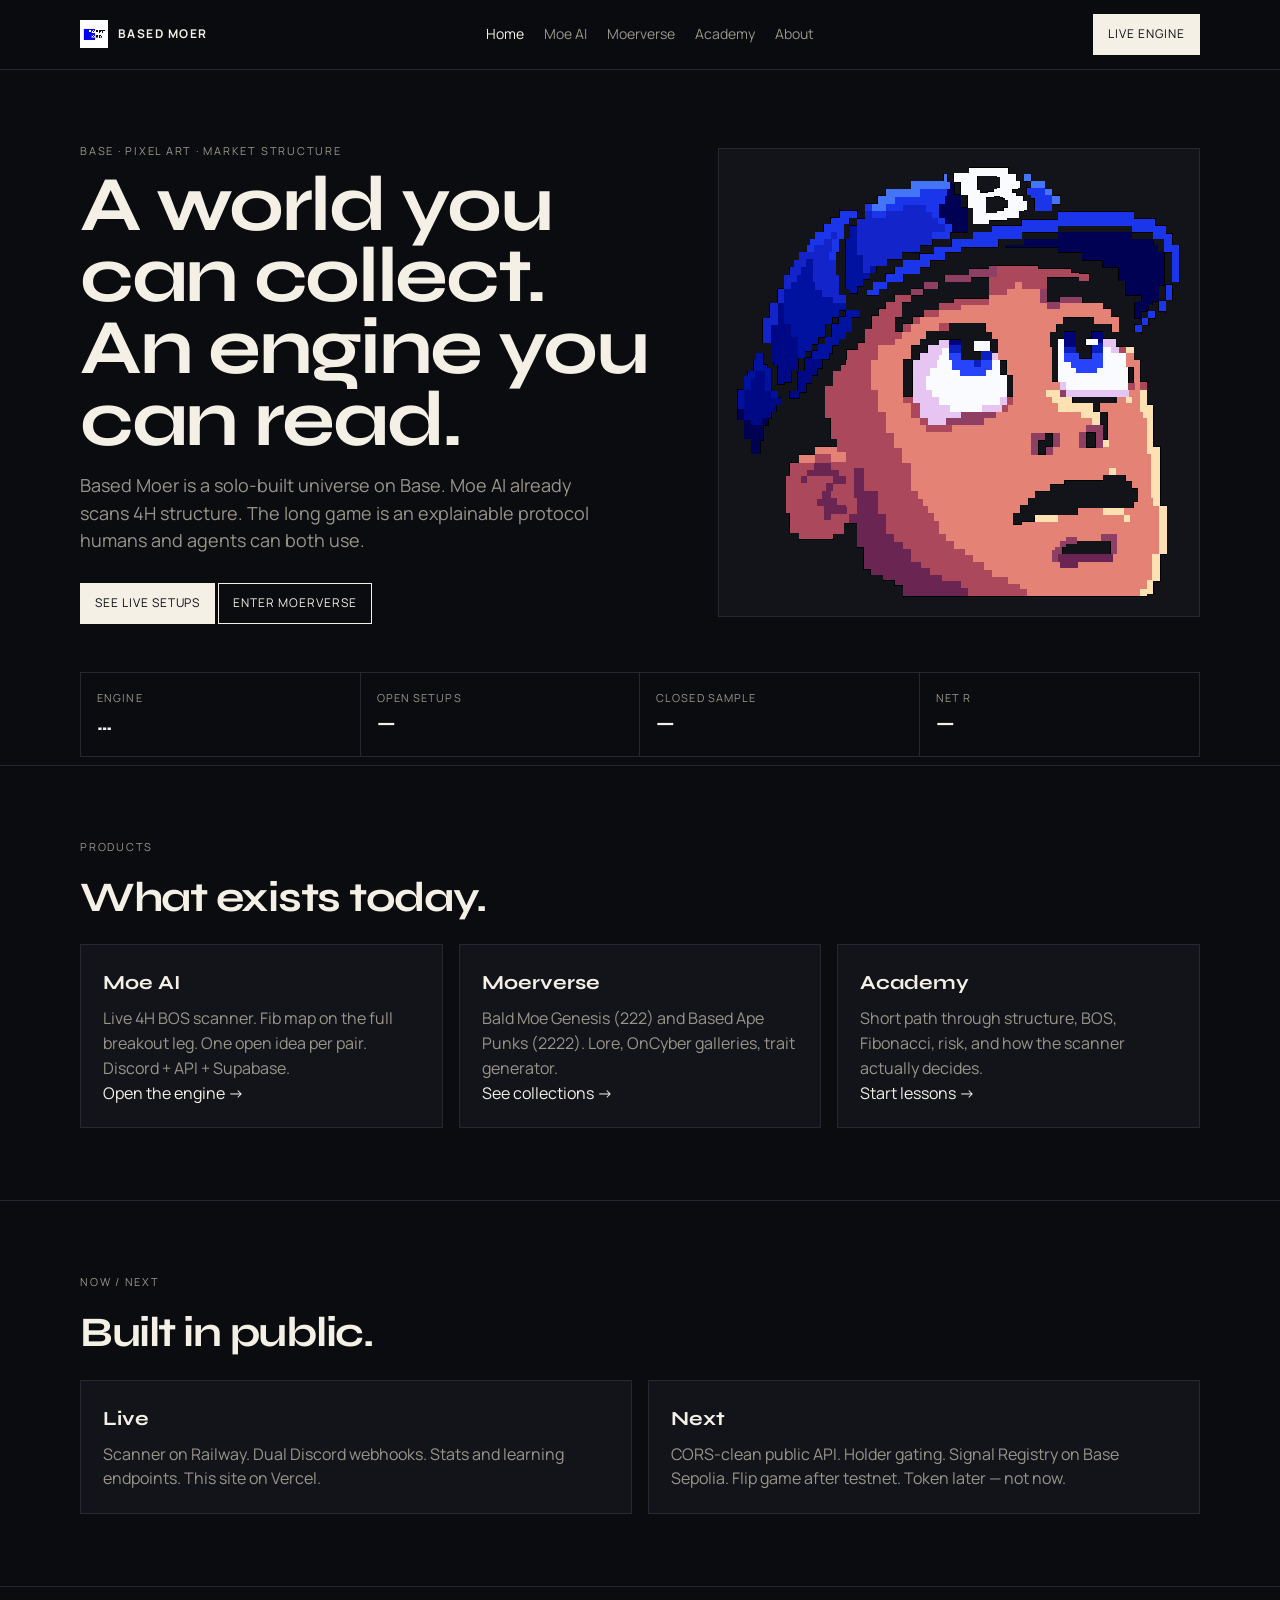
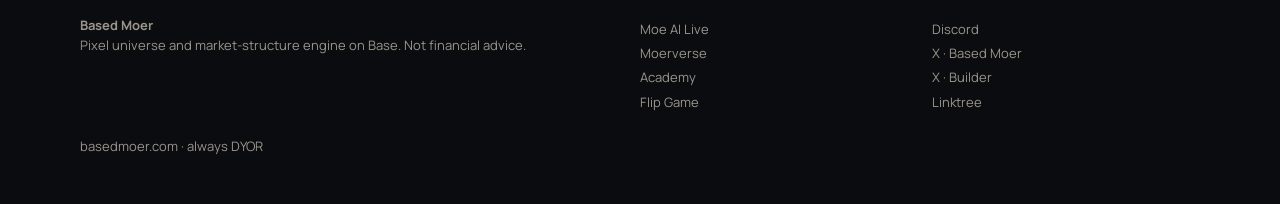
==== commit 1cd84957: "Add files via upload" ====
--- a/index.html
+++ b/index.html
@@ -2,1356 +2,121 @@
 <html lang="en">
 <head>
   <meta charset="UTF-8" />
-  <meta name="viewport" content="width=device-width, initial-scale=1.0, viewport-fit=cover" />
-  <meta name="theme-color" content="#0b0f19" />
-  <title>Based Moer | Moerverse Art Generator</title>
-  <meta
-    name="description"
-    content="Based Moer art generator for Bald Moe Genesis fragments. Preview traits, build custom combinations, and download your creation."
-  />
-  <link rel="icon" type="image/x-icon" href="https://ipfs.io/ipfs/bafkreibvnz5oke2g2shbwgwcevh33y3kenpqg3csa5sekkcwso5u4thlzq" />
+  <meta name="viewport" content="width=device-width, initial-scale=1" />
+  <title>Based Moer — Pixel art and Moe AI on Base</title>
+  <meta name="description" content="Based Moer is a creator-owned pixel universe on Base. Moe AI is a live 4H market-structure scanner moving toward an explainable trading protocol." />
+  <link rel="canonical" href="https://basedmoer.com/" />
+  <meta property="og:title" content="Based Moer" />
+  <meta property="og:description" content="Pixel art universe and live market engine on Base." />
+  <meta property="og:image" content="https://basedmoer.com/assets/hero-face.png" />
+  <meta property="og:url" content="https://basedmoer.com/" />
+  <meta name="twitter:card" content="summary_large_image" />
+  <link rel="icon" href="assets/logo.jpg" />
   <link rel="preconnect" href="https://fonts.googleapis.com" />
-  <link rel="preconnect" href="https://fonts.gstatic.com" crossorigin />
-  <link href="https://fonts.googleapis.com/css2?family=Inter:wght@400;500;600;700;800&display=swap" rel="stylesheet" />
-  <link rel="stylesheet" href="https://cdnjs.cloudflare.com/ajax/libs/font-awesome/6.5.0/css/all.min.css" />
-  <style>
-    :root {
-      --bg: #0b0f19;
-      --surface: #ffffff;
-      --surface-alt: #f8fafc;
-      --surface-dark: #0f172a;
-      --text: #101828;
-      --text-light: #667085;
-      --text-dark: #e5eefb;
-      --muted: #98a2b3;
-      --border: rgba(16, 24, 40, 0.08);
-      --border-dark: rgba(255, 255, 255, 0.08);
-      --accent: #3b82f6;
-      --accent-soft: rgba(59, 130, 246, 0.12);
-      --shadow: 0 22px 60px rgba(15, 23, 42, 0.12);
-      --radius: 24px;
-      --container: 1180px;
-    }
-
-    * {
-      box-sizing: border-box;
-      margin: 0;
-      padding: 0;
-    }
-
-    html {
-      scroll-behavior: smooth;
-      scroll-padding-top: 88px;
-      -webkit-text-size-adjust: 100%;
-      text-size-adjust: 100%;
-    }
-
-    body {
-      font-family: "Inter", sans-serif;
-      color: var(--text);
-      background:
-        radial-gradient(circle at top left, rgba(59, 130, 246, 0.16), transparent 32%),
-        linear-gradient(180deg, #070b13 0%, #0b0f19 18%, #ffffff 18%, #ffffff 100%);
-      line-height: 1.6;
-      overflow-x: hidden;
-      -webkit-font-smoothing: antialiased;
-      -moz-osx-font-smoothing: grayscale;
-      touch-action: manipulation;
-      -webkit-tap-highlight-color: transparent;
-    }
-
-    a {
-      color: inherit;
-      text-decoration: none;
-    }
-
-    img,
-    canvas {
-      max-width: 100%;
-      display: block;
-    }
-
-    button {
-      font: inherit;
-    }
-
-    .container {
-      width: min(100% - 24px, var(--container));
-      margin: 0 auto;
-    }
-
-    .site-header {
-      position: sticky;
-      top: 0;
-      z-index: 1000;
-      background: rgba(255, 255, 255, 0.92);
-      backdrop-filter: blur(14px);
-      border-bottom: 1px solid var(--border);
-    }
-
-    .site-header.scrolled {
-      box-shadow: 0 12px 40px rgba(15, 23, 42, 0.08);
-    }
-
-    .header-inner {
-      min-height: 76px;
-      display: flex;
-      align-items: center;
-      justify-content: space-between;
-      gap: 18px;
-    }
-
-    .brand {
-      display: inline-flex;
-      align-items: center;
-      gap: 12px;
-      font-weight: 800;
-      letter-spacing: 0.04em;
-      color: var(--text);
-      white-space: nowrap;
-      flex-shrink: 0;
-    }
-
-    .brand img {
-      width: 38px;
-      height: 38px;
-      border-radius: 12px;
-      object-fit: cover;
-    }
-
-    .main-nav {
-      display: flex;
-      align-items: center;
-      gap: 6px;
-      flex-wrap: wrap;
-      justify-content: center;
-    }
-
-    .main-nav a {
-      padding: 10px 14px;
-      border-radius: 999px;
-      color: var(--text-light);
-      font-weight: 600;
-      font-size: 0.95rem;
-      transition: 0.2s ease;
-    }
-
-    .main-nav a:hover {
-      background: var(--accent-soft);
-      color: var(--accent);
-    }
-
-    .header-actions {
-      display: inline-flex;
-      align-items: center;
-      gap: 8px;
-      flex-shrink: 0;
-    }
-
-    .icon-link,
-    .menu-toggle {
-      width: 42px;
-      height: 42px;
-      border-radius: 999px;
-      border: 1px solid var(--border);
-      background: #fff;
-      color: var(--text);
-      display: inline-flex;
-      align-items: center;
-      justify-content: center;
-      cursor: pointer;
-      transition: 0.2s ease;
-    }
-
-    .icon-link:hover,
-    .menu-toggle:hover {
-      transform: translateY(-1px);
-      color: var(--accent);
-      border-color: rgba(59, 130, 246, 0.28);
-    }
-
-    .menu-toggle {
-      display: none;
-    }
-
-    .hero {
-      color: #fff;
-      padding: 72px 0 30px;
-      background:
-        radial-gradient(circle at top right, rgba(96, 165, 250, 0.13), transparent 28%),
-        linear-gradient(180deg, #0b0f19 0%, #111827 100%);
-    }
-
-    .hero-grid {
-      display: grid;
-      grid-template-columns: 1.05fr 0.95fr;
-      gap: 34px;
-      align-items: center;
-    }
-
-    .eyebrow {
-      display: inline-flex;
-      align-items: center;
-      gap: 8px;
-      padding: 8px 14px;
-      border-radius: 999px;
-      background: rgba(59, 130, 246, 0.12);
-      border: 1px solid rgba(96, 165, 250, 0.22);
-      color: #bfdbfe;
-      font-size: 0.82rem;
-      font-weight: 700;
-      letter-spacing: 0.08em;
-      text-transform: uppercase;
-      margin-bottom: 18px;
-    }
-
-    .hero h1 {
-      font-size: clamp(2.8rem, 6vw, 5.2rem);
-      line-height: 0.95;
-      letter-spacing: -0.06em;
-      margin-bottom: 16px;
-    }
-
-    .hero-lead {
-      font-size: 1.2rem;
-      color: #dbeafe;
-      margin-bottom: 12px;
-      max-width: 620px;
-    }
-
-    .hero-text {
-      font-size: 1rem;
-      color: #cbd5e1;
-      max-width: 640px;
-      margin-bottom: 24px;
-    }
-
-    .hero-actions {
-      display: flex;
-      flex-wrap: wrap;
-      gap: 12px;
-      margin-bottom: 20px;
-    }
-
-    .button {
-      display: inline-flex;
-      align-items: center;
-      justify-content: center;
-      min-height: 46px;
-      padding: 0 18px;
-      border-radius: 999px;
-      font-weight: 700;
-      transition: 0.2s ease;
-      border: 0;
-      cursor: pointer;
-    }
-
-    .button:hover {
-      transform: translateY(-1px);
-    }
-
-    .button-primary {
-      background: var(--accent);
-      color: #fff;
-      box-shadow: 0 12px 28px rgba(59, 130, 246, 0.24);
-    }
-
-    .button-primary:hover {
-      background: #2563eb;
-    }
-
-    .button-secondary {
-      background: rgba(255, 255, 255, 0.05);
-      color: #e2e8f0;
-      border: 1px solid rgba(255, 255, 255, 0.08);
-    }
-
-    .button-secondary:hover {
-      background: rgba(59, 130, 246, 0.12);
-      border-color: rgba(96, 165, 250, 0.25);
-    }
-
-    .hero-badges {
-      display: flex;
-      flex-wrap: wrap;
-      gap: 10px;
-      justify-content: center;
-      margin-top: 8px;
-    }
-
-    .hero-badges span {
-      display: inline-flex;
-      align-items: center;
-      min-height: 34px;
-      padding: 0 12px;
-      border-radius: 999px;
-      background: rgba(255, 255, 255, 0.06);
-      border: 1px solid rgba(255, 255, 255, 0.08);
-      color: #e2e8f0;
-      font-size: 0.88rem;
-      font-weight: 600;
-    }
-
-    .hero-panel {
-      display: grid;
-      gap: 14px;
-      justify-items: center;
-    }
-
-    .hero-art {
-      width: 100%;
-      max-width: 420px;
-      border-radius: var(--radius);
-      box-shadow: 0 28px 64px rgba(0, 0, 0, 0.22);
-      border: 1px solid rgba(255, 255, 255, 0.08);
-      overflow: hidden;
-      background: rgba(255, 255, 255, 0.04);
-    }
-
-    .hero-art img {
-      width: 100%;
-      height: auto;
-    }
-
-    .hero-card {
-      width: 100%;
-      max-width: 420px;
-      background: rgba(255, 255, 255, 0.05);
-      border: 1px solid rgba(255, 255, 255, 0.08);
-      color: #e2e8f0;
-      border-radius: var(--radius);
-      padding: 16px 18px;
-    }
-
-    .hero-card strong {
-      display: block;
-      color: #fff;
-      margin-bottom: 6px;
-      font-size: 0.95rem;
-    }
-
-    .hero-card p {
-      color: #cbd5e1;
-      font-size: 0.96rem;
-    }
-
-    .section {
-      padding: 82px 0;
-    }
-
-    .section-alt {
-      background: #f8fafc;
-    }
-
-    .section-heading {
-      text-align: center;
-      max-width: 820px;
-      margin: 0 auto 34px;
-    }
-
-    .section-kicker {
-      display: inline-flex;
-      align-items: center;
-      gap: 8px;
-      color: var(--accent);
-      font-size: 0.78rem;
-      font-weight: 800;
-      text-transform: uppercase;
-      letter-spacing: 0.14em;
-      margin-bottom: 14px;
-    }
-
-    .section-heading h2 {
-      font-size: clamp(2rem, 4vw, 3rem);
-      line-height: 1.12;
-      color: #101828;
-      margin-bottom: 12px;
-    }
-
-    .section-heading p {
-      color: var(--text-light);
-      font-size: 1.03rem;
-    }
-
-    .preview-shell,
-    .info-card {
-      background: #fff;
-      border: 1px solid var(--border);
-      box-shadow: var(--shadow);
-      border-radius: var(--radius);
-    }
-
-    .preview-shell {
-      max-width: 880px;
-      margin: 0 auto 28px;
-      padding: 26px;
-    }
-
-    .preview-title {
-      font-size: 1.7rem;
-      text-align: center;
-      color: #101828;
-      margin-bottom: 18px;
-    }
-
-    .preview-grid {
-      display: grid;
-      grid-template-columns: 1fr;
-      gap: 18px;
-      align-items: start;
-    }
-
-    .preview-container {
-      width: 100%;
-      max-width: 420px;
-      margin: 0 auto;
-      border-radius: 22px;
-      overflow: hidden;
-      border: 2px solid rgba(59, 130, 246, 0.14);
-      background: linear-gradient(180deg, #ffffff 0%, #f8fbff 100%);
-    }
-
-    #previewCanvas {
-      width: 100%;
-      height: auto;
-      display: block;
-      image-rendering: pixelated;
-      image-rendering: crisp-edges;
-      aspect-ratio: 1 / 1;
-    }
-
-    .download-btn {
-      width: 100%;
-      min-height: 50px;
-      border: 0;
-      border-radius: 999px;
-      background: var(--accent);
-      color: #fff;
-      font-size: 1.02rem;
-      font-weight: 700;
-      cursor: pointer;
-      transition: 0.2s ease;
-      box-shadow: 0 12px 28px rgba(59, 130, 246, 0.22);
-    }
-
-    .download-btn:hover {
-      background: #2563eb;
-      transform: translateY(-1px);
-    }
-
-    .current-traits {
-      margin-top: 18px;
-      padding: 18px;
-      border-radius: 18px;
-      background: #f8fbff;
-      border: 1px solid rgba(59, 130, 246, 0.12);
-    }
-
-    .current-traits h3 {
-      display: flex;
-      align-items: center;
-      gap: 10px;
-      color: #101828;
-      font-size: 1.05rem;
-      margin-bottom: 10px;
-    }
-
-    .current-traits h3 i {
-      color: var(--accent);
-    }
-
-    #currentTraits {
-      color: var(--text-light);
-      font-size: 0.95rem;
-      line-height: 1.7;
-    }
-
-    .traits-shell {
-      max-width: 1100px;
-      margin: 0 auto;
-    }
-
-    .traits-title {
-      font-size: 1.9rem;
-      text-align: center;
-      color: #101828;
-      margin-bottom: 14px;
-    }
-
-    .traits-lead {
-      text-align: center;
-      color: var(--text-light);
-      margin-bottom: 28px;
-      max-width: 760px;
-      margin-left: auto;
-      margin-right: auto;
-    }
-
-    .trait-category {
-      margin-bottom: 18px;
-      padding: 18px;
-      border-radius: var(--radius);
-      background: #fff;
-      border: 1px solid rgba(16, 24, 40, 0.08);
-      box-shadow: 0 16px 40px rgba(15, 23, 42, 0.06);
-    }
-
-    .trait-category h3 {
-      display: flex;
-      align-items: center;
-      gap: 10px;
-      margin-bottom: 14px;
-      font-size: 1.1rem;
-      color: #101828;
-    }
-
-    .trait-category h3 i {
-      color: var(--accent);
-    }
-
-    .trait-options {
-      display: grid;
-      grid-template-columns: repeat(auto-fill, minmax(112px, 1fr));
-      gap: 12px;
-    }
-
-    .trait-option {
-      border-radius: 16px;
-      border: 2px solid transparent;
-      background: #fff;
-      padding: 12px 10px;
-      text-align: center;
-      cursor: pointer;
-      transition: 0.2s ease;
-      display: flex;
-      flex-direction: column;
-      align-items: center;
-      gap: 8px;
-      min-height: 118px;
-      user-select: none;
-    }
-
-    .trait-option:hover {
-      border-color: rgba(59, 130, 246, 0.42);
-      transform: translateY(-2px);
-    }
-
-    .trait-option.selected {
-      border-color: var(--accent);
-      background: var(--accent-soft);
-    }
-
-    .trait-option img {
-      width: 62px;
-      height: 62px;
-      border-radius: 10px;
-      object-fit: contain;
-      border: 1px solid rgba(59, 130, 246, 0.14);
-      background: #f8fbff;
-      image-rendering: pixelated;
-      image-rendering: crisp-edges;
-    }
-
-    .trait-option .none-swatch {
-      width: 62px;
-      height: 62px;
-      border-radius: 10px;
-      border: 1px dashed rgba(59, 130, 246, 0.22);
-      background: linear-gradient(180deg, #f8fbff 0%, #eef4ff 100%);
-      color: var(--accent);
-      display: flex;
-      align-items: center;
-      justify-content: center;
-      font-size: 0.82rem;
-      font-weight: 700;
-      letter-spacing: 0.04em;
-    }
-
-    .trait-option span {
-      font-size: 0.83rem;
-      font-weight: 600;
-      color: #101828;
-      line-height: 1.2;
-    }
-
-    .about-grid {
-      display: grid;
-      grid-template-columns: 1fr 1fr;
-      gap: 18px;
-      align-items: start;
-    }
-
-    .info-grid {
-      display: grid;
-      grid-template-columns: repeat(3, minmax(0, 1fr));
-      gap: 18px;
-    }
-
-    .info-card {
-      padding: 24px;
-      text-align: left;
-    }
-
-    .info-card i {
-      width: 46px;
-      height: 46px;
-      border-radius: 14px;
-      display: inline-flex;
-      align-items: center;
-      justify-content: center;
-      margin-bottom: 14px;
-      color: var(--accent);
-      background: var(--accent-soft);
-      font-size: 1.12rem;
-    }
-
-    .info-card h3 {
-      font-size: 1.12rem;
-      color: #101828;
-      margin-bottom: 10px;
-    }
-
-    .info-card p {
-      color: var(--text-light);
-      font-size: 0.95rem;
-      line-height: 1.7;
-    }
-
-    .footer {
-      background: #09101d;
-      color: #dbe4f0;
-      padding: 42px 0 30px;
-      margin-top: 72px;
-    }
-
-    .footer-inner {
-      display: grid;
-      gap: 18px;
-      justify-items: center;
-      text-align: center;
-    }
-
-    .footer-brand {
-      display: inline-flex;
-      align-items: center;
-      gap: 14px;
-      flex-wrap: wrap;
-      justify-content: center;
-    }
-
-    .footer-brand img {
-      width: 42px;
-      height: 42px;
-      border-radius: 14px;
-      object-fit: cover;
-    }
-
-    .footer-brand h3 {
-      font-size: 1rem;
-      letter-spacing: 0.08em;
-      color: #fff;
-    }
-
-    .footer-brand p {
-      color: #9fb2cc;
-      font-size: 0.94rem;
-    }
-
-    .footer-links {
-      display: flex;
-      flex-wrap: wrap;
-      justify-content: center;
-      gap: 10px;
-    }
-
-    .footer-links a {
-      min-height: 42px;
-      padding: 0 16px;
-      display: inline-flex;
-      align-items: center;
-      justify-content: center;
-      gap: 8px;
-      border-radius: 999px;
-      border: 1px solid rgba(96, 165, 250, 0.22);
-      background: rgba(255, 255, 255, 0.04);
-      color: #e5eefb;
-      font-weight: 700;
-      transition: 0.2s ease;
-    }
-
-    .footer-links a:hover {
-      background: rgba(59, 130, 246, 0.14);
-      border-color: rgba(96, 165, 250, 0.45);
-    }
-
-    .footer-note {
-      color: #9fb2cc;
-      font-size: 0.92rem;
-    }
-
-    @media (max-width: 1080px) {
-      .hero-grid {
-        grid-template-columns: 1fr;
-      }
-
-      .about-grid,
-      .info-grid {
-        grid-template-columns: 1fr;
-      }
-
-      .trait-options {
-        grid-template-columns: repeat(3, minmax(0, 1fr));
-      }
-    }
-
-    @media (max-width: 820px) {
-      .main-nav {
-        position: absolute;
-        left: 12px;
-        right: 12px;
-        top: 100%;
-        display: none;
-        flex-direction: column;
-        align-items: stretch;
-        padding: 12px;
-        margin-top: 10px;
-        background: rgba(255, 255, 255, 0.98);
-        border: 1px solid var(--border);
-        border-radius: 22px;
-        box-shadow: var(--shadow);
-      }
-
-      .main-nav.open {
-        display: flex;
-      }
-
-      .main-nav a {
-        width: 100%;
-        text-align: center;
-      }
-
-      .menu-toggle {
-        display: inline-flex;
-      }
-
-      .header-inner {
-        position: relative;
-      }
-
-      .section {
-        padding: 68px 0;
-      }
-
-      .preview-shell {
-        padding: 20px;
-      }
-
-      .trait-category {
-        padding: 16px;
-      }
-
-      .trait-options {
-        grid-template-columns: repeat(2, minmax(0, 1fr));
-      }
-
-      .hero {
-        padding-top: 56px;
-      }
-
-      .hero h1 {
-        font-size: 2.8rem;
-      }
-
-      .hero-lead {
-        font-size: 1.08rem;
-      }
-
-      .hero-text {
-        font-size: 0.98rem;
-      }
-    }
-
-    @media (max-width: 520px) {
-      .hero-actions {
-        flex-direction: column;
-        align-items: stretch;
-      }
-
-      .button {
-        width: 100%;
-      }
-
-      .hero-art,
-      .hero-card {
-        max-width: 100%;
-      }
-
-      .footer-brand {
-        flex-direction: column;
-        gap: 10px;
-      }
-
-      .footer-links {
-        flex-direction: column;
-        align-items: center;
-      }
-
-      .footer-links a {
-        width: 220px;
-      }
-
-      .section-heading h2 {
-        font-size: 1.85rem;
-      }
-
-      .traits-title {
-        font-size: 1.6rem;
-      }
-
-      .preview-title {
-        font-size: 1.45rem;
-      }
-
-      .trait-options {
-        grid-template-columns: repeat(2, minmax(0, 1fr));
-        gap: 10px;
-      }
-
-      .trait-option {
-        min-height: 110px;
-        padding: 10px 8px;
-      }
-
-      .trait-option img,
-      .trait-option .none-swatch {
-        width: 54px;
-        height: 54px;
-      }
-    }
-
-    @media (max-width: 370px) {
-      .trait-options {
-        grid-template-columns: 1fr;
-      }
-
-      .hero h1 {
-        font-size: 2rem;
-      }
-    }
-
-    @media (prefers-reduced-motion: reduce) {
-      html {
-        scroll-behavior: auto;
-      }
-
-      * {
-        transition: none !important;
-        animation: none !important;
-      }
-    }
-  </style>
+  <link href="https://fonts.googleapis.com/css2?family=Manrope:wght@400;600;700&family=Syne:wght@600;700;800&display=swap" rel="stylesheet" />
+  <link rel="stylesheet" href="css/site.css" />
 </head>
 <body>
-  <header class="site-header" id="siteHeader">
-    <div class="container header-inner">
-      <a class="brand" href="https://based-moer.vercel.app/" target="_blank" rel="noreferrer" aria-label="Based Moer main website">
-        <img src="https://ipfs.io/ipfs/bafkreibvnz5oke2g2shbwgwcevh33y3kenpqg3csa5sekkcwso5u4thlzq" alt="Based Moer logo" />
-        <span>BASED MOER</span>
-      </a>
+<header class="nav"><div class="wrap nav-inner">
+  <a class="brand" href="index.html"><img class="pixel" src="assets/logo.jpg" alt="Based Moer" /> Based Moer</a>
+  <nav class="nav-links">
+    <a class="active" href="index.html">Home</a>
+    <a href="scanner.html">Moe AI</a>
+    <a href="moerverse.html">Moerverse</a>
+    <a href="academy.html">Academy</a>
+    <a href="about.html">About</a>
+  </nav>
+  <a class="btn" href="scanner.html">Live engine</a>
+</div></header>
 
-      <nav class="main-nav" id="mainNav" aria-label="Main navigation">
-        <a href="#traits">Select Traits</a>
-        <a href="#generator">Generator</a>
-        <a href="#about">About</a>
-        <a href="#links">Links</a>
-      </nav>
+<main>
+  <section class="wrap hero">
+    <div>
+      <p class="kicker">Base · pixel art · market structure</p>
+      <h1>A world you can collect.<br>An engine you can read.</h1>
+      <p class="lede">Based Moer is a solo-built universe on Base. Moe AI already scans 4H structure. The long game is an explainable protocol humans and agents can both use.</p>
+      <a class="btn" href="scanner.html">See live setups</a>
+      <a class="btn ghost" href="moerverse.html">Enter Moerverse</a>
+    </div>
+    <div class="hero-visual">
+      <img class="pixel" src="assets/hero-face.png" alt="Bald Moe looking up" />
+    </div>
+  </section>
 
-      <div class="header-actions">
-        <a class="icon-link" href="https://x.com/basedmoer" target="_blank" rel="noreferrer" aria-label="Based Moer on X">
-          <i class="fa-brands fa-x-twitter"></i>
-        </a>
-        <a class="icon-link" href="https://linktr.ee/basedmoer" target="_blank" rel="noreferrer" aria-label="Based Moer Linktree">
-          <i class="fa-solid fa-link"></i>
-        </a>
-        <button class="menu-toggle" id="menuToggle" aria-label="Open menu" aria-expanded="false" aria-controls="mainNav">
-          <i class="fa-solid fa-bars"></i>
-        </button>
+  <section class="wrap">
+    <div class="pulse" id="home-pulse">
+      <div><span>Engine</span><b id="engine-status">…</b></div>
+      <div><span>Open setups</span><b id="open-count">—</b></div>
+      <div><span>Closed sample</span><b id="closed-count">—</b></div>
+      <div><span>Net R</span><b id="net-r">—</b></div>
+    </div>
+    <p class="err" id="engine-error"></p>
+  </section>
+
+  <section class="section">
+    <div class="wrap">
+      <p class="kicker">Products</p>
+      <h2>What exists today.</h2>
+      <div class="grid3">
+        <article class="card">
+          <h3>Moe AI</h3>
+          <p>Live 4H BOS scanner. Fib map on the full breakout leg. One open idea per pair. Discord + API + Supabase.</p>
+          <p><a href="scanner.html">Open the engine →</a></p>
+        </article>
+        <article class="card">
+          <h3>Moerverse</h3>
+          <p>Bald Moe Genesis (222) and Based Ape Punks (2222). Lore, OnCyber galleries, trait generator.</p>
+          <p><a href="moerverse.html">See collections →</a></p>
+        </article>
+        <article class="card">
+          <h3>Academy</h3>
+          <p>Short path through structure, BOS, Fibonacci, risk, and how the scanner actually decides.</p>
+          <p><a href="academy.html">Start lessons →</a></p>
+        </article>
       </div>
     </div>
-  </header>
+  </section>
 
-  <main>
-    <section class="hero">
-      <div class="container hero-grid">
-        <div>
-          <div class="eyebrow">Moerverse art generator</div>
-          <h1>BASED MOER<br />GENERATOR</h1>
-          <p class="hero-lead">Create and preview Bald Moe Genesis fragments.</p>
-          <p class="hero-text">
-            Mix traits from the first 222 fragments of the Moerverse, build custom combinations,
-            and download your preview in a clean, mobile-friendly tool.
-          </p>
+  <section class="section">
+    <div class="wrap">
+      <p class="kicker">Now / next</p>
+      <h2>Built in public.</h2>
+      <div class="grid2">
+        <article class="card">
+          <h3>Live</h3>
+          <p>Scanner on Railway. Dual Discord webhooks. Stats and learning endpoints. This site on Vercel.</p>
+        </article>
+        <article class="card">
+          <h3>Next</h3>
+          <p>CORS-clean public API. Holder gating. Signal Registry on Base Sepolia. Flip game after testnet. Token later — not now.</p>
+        </article>
+      </div>
+    </div>
+  </section>
+</main>
 
-          <div class="hero-actions">
-            <a class="button button-primary" href="#traits">Select Traits</a>
-            <a class="button button-secondary" href="https://basedmoer.gitbook.io/based-moer" target="_blank" rel="noreferrer">Read Manifesto</a>
-          </div>
-
-          <div class="hero-badges" aria-label="Project status">
-            <span>Base</span>
-            <span>Pixel Art</span>
-            <span>Moerverse</span>
-            <span>Genesis Fragments</span>
-          </div>
-        </div>
-
-        <div class="hero-panel">
-          <div class="hero-card">
-            <strong>Current focus</strong>
-            <p>Preview traits, build fragments, and keep the experience simple, clear, and professional.</p>
-          </div>
-        </div>
-      </div>
-    </section>
-
-    <section class="section section-alt" id="traits">
-      <div class="container">
-        <div class="traits-shell">
-          <div class="section-heading">
-            <p class="section-kicker">Select Traits</p>
-            <h2>Choose Bald Moe fragments</h2>
-            <p>Pick one trait from each category before building the preview below.</p>
-          </div>
-
-          <div class="trait-category">
-            <h3><i class="fa-solid fa-mountain"></i> Background</h3>
-            <div class="trait-options" id="backgroundTraits"></div>
-          </div>
-
-          <div class="trait-category">
-            <h3><i class="fa-solid fa-user"></i> Body</h3>
-            <div class="trait-options" id="bodyTraits"></div>
-          </div>
-
-          <div class="trait-category">
-            <h3><i class="fa-solid fa-ear-listen"></i> Ear</h3>
-            <div class="trait-options" id="earTraits"></div>
-          </div>
-
-          <div class="trait-category">
-            <h3><i class="fa-solid fa-eye"></i> Eye</h3>
-            <div class="trait-options" id="eyeTraits"></div>
-          </div>
-
-          <div class="trait-category">
-            <h3><i class="fa-solid fa-glasses"></i> Eye Attachment</h3>
-            <div class="trait-options" id="eyeAttachmentTraits"></div>
-          </div>
-
-          <div class="trait-category">
-            <h3><i class="fa-solid fa-hat-cowboy"></i> Head</h3>
-            <div class="trait-options" id="headTraits"></div>
-          </div>
-        </div>
-      </div>
-    </section>
-
-    <section class="section" id="generator">
-      <div class="container">
-        <div class="section-heading">
-          <p class="section-kicker">Generator</p>
-          <h2>Build a Bald Moe fragment</h2>
-          <p>Choose traits from each category to create a custom preview.</p>
-        </div>
-
-        <div class="preview-shell">
-          <h2 class="preview-title"><i class="fa-solid fa-image"></i> Build Your Bald Moe Fragment</h2>
-          <div class="preview-grid">
-            <div class="preview-container">
-              <canvas id="previewCanvas" width="400" height="400"></canvas>
-            </div>
-            <button id="downloadBtn" class="download-btn">
-              <i class="fa-solid fa-download"></i> Download Preview
-            </button>
-
-            <div class="current-traits">
-              <h3><i class="fa-solid fa-list-check"></i> Current Traits</h3>
-              <div id="currentTraits">Loading traits...</div>
-            </div>
-          </div>
-        </div>
-      </div>
-    </section>
-
-    <section class="section section-alt" id="about">
-      <div class="container">
-        <div class="about-grid">
-          <div>
-            <div class="section-heading">
-              <p class="section-kicker">About</p>
-              <h2>Bald Moe and the Moerverse</h2>
-              <p>The generator sits inside the larger Based Moer story world.</p>
-            </div>
-
-            <div class="info-grid">
-              <div class="info-card">
-                <i class="fa-solid fa-pen-nib"></i>
-                <h3>Fragments of Moe</h3>
-                <p>Every Bald Moe is a preserved fragment from a larger dream, memory, or identity inside the Moerverse.</p>
-              </div>
-
-              <div class="info-card">
-                <i class="fa-solid fa-layer-group"></i>
-                <h3>222 Genesis NFTs</h3>
-                <p>The genesis collection forms the foundation of the wider ecosystem and future storytelling.</p>
-              </div>
-
-              <div class="info-card">
-                <i class="fa-solid fa-wand-magic-sparkles"></i>
-                <h3>Future Expansions</h3>
-                <p>Recovered Dream episodes, future fragments, and new collections will grow from this base.</p>
-              </div>
-            </div>
-          </div>
-
-          <div>
-            <div class="section-heading">
-              <p class="section-kicker">Project network</p>
-              <h2>Quick access to the main pieces of the ecosystem</h2>
-              <p>Everything relevant in one place.</p>
-            </div>
-
-            <div class="info-grid">
-              <a class="info-card" href="https://based-moer.vercel.app/" target="_blank" rel="noreferrer">
-                <i class="fa-solid fa-house"></i>
-                <h3>Main Website</h3>
-                <p>Back to the Based Moer homepage.</p>
-              </a>
-
-              <a class="info-card" href="https://linktr.ee/basedmoer" target="_blank" rel="noreferrer">
-                <i class="fa-solid fa-link"></i>
-                <h3>Linktree</h3>
-                <p>Central hub for all Based Moer links.</p>
-              </a>
-
-              <a class="info-card" href="https://discord.gg/B6Pu9fARTX" target="_blank" rel="noreferrer">
-                <i class="fa-brands fa-discord"></i>
-                <h3>Discord</h3>
-                <p>Community space for updates and discussion.</p>
-              </a>
-            </div>
-          </div>
-        </div>
-      </div>
-    </section>
-  </main>
-
-  <footer class="footer">
-    <div class="container footer-inner">
-      <div class="footer-brand">
-        <img src="https://ipfs.io/ipfs/bafkreibvnz5oke2g2shbwgwcevh33y3kenpqg3csa5sekkcwso5u4thlzq" alt="Based Moer logo" />
-        <div>
-          <h3>BASED MOER</h3>
-          <p>Fragments of a dream.</p>
-        </div>
-      </div>
-
-      <div class="footer-links">
-        <a href="https://based-moer.vercel.app/" target="_blank" rel="noreferrer">Main Site</a>
-        <a href="https://linktr.ee/basedmoer" target="_blank" rel="noreferrer">Linktree</a>
-        <a href="https://discord.gg/B6Pu9fARTX" target="_blank" rel="noreferrer">Discord</a>
-        <a href="https://x.com/basedmoer" target="_blank" rel="noreferrer">X</a>
-      </div>
-
-      <p class="footer-note">© 2026 Based Moer • Built by Moe (MOER87).</p>
+<footer class="footer"><div class="wrap">
+  <div class="footer-grid">
+    <div>
+      <strong>Based Moer</strong>
+      <p>Pixel universe and market-structure engine on Base. Not financial advice.</p>
     </div>
-  </footer>
-
-  <script>
-    document.addEventListener("DOMContentLoaded", () => {
-      const traitData = {
-        backgrounds: [
-          { name: "Mint Green", cid: "bafkreigndanezt3yf3rlgoehh4wnhasloqso6x2tddku6qtqki6rcc2mt4" },
-          { name: "Pale Lime", cid: "bafkreifi5ntqmzl6mmq6c52d2pc3vfbfilkhdw4g6vqmkdsnqcbnpww7lq" },
-          { name: "Rose Punk", cid: "bafkreie5x6u5u4mt4xjdctu36humogfjhyrgdg6dueaffgvzvielabl6nm" }
-        ],
-        bodies: [
-          { name: "Normal", cid: "bafkreib6zjykxl2qzn5ljeezwn4lpnd4m3c3qgeibmpwpoxejf44bkhunq" }
-        ],
-        ears: [
-          { name: "Golden", cid: "bafkreig6uvom4cwwfwo6k5akwqmgtnzfvtjugak43wzxy6v3e4m2nr7ogu" },
-          { name: "Belle of Asia", cid: "bafkreidbzbjgy4d6iihzaujencesrfdwf7fs6f65gnxwqgx3kstfepgk4y" }
-        ],
-        eyes: [
-          { name: "Neutral", cid: "bafkreihmlxwju4egc2eiiyupuqiwuoth2vst4kxxqluncb4mmzr7eqnksy" },
-          { name: "Shocked", cid: "bafkreigv32mmrtmjqkkgdifmbvusls26bi72etjz36pc2kcs2uvmtgadgq" }
-        ],
-        eyeAttachments: [
-          { name: "None", cid: null },
-          { name: "Night Specs", cid: "bafkreidmoymytmes2y2f3qx5gv63wsiogrjqvcbtdnnef74dw7vafi53ky" },
-          { name: "Reading", cid: "bafkreicaedz6y6roqxnzahmod7geafa6ccklw5id5jdfesdezqfvzgluua" },
-          { name: "Emerald Optic", cid: "bafkreib64ht25jr6feos6g35iw553qzmbgyihe7dkeyvwouqm4pw2aqpce" }
-        ],
-        heads: [
-          { name: "None", cid: null },
-          { name: "Bandana", cid: "bafkreiftbb53qtpfxpprwh36nksi2k7qvv7lr2cfcbupcmrslbpju6i32y" },
-          { name: "Fedora", cid: "bafkreif3vqw2emcbshxayyhshtmpdg6vtzawzttqlwydbtvyes63f76nxi" },
-          { name: "Base Cap", cid: "bafkreigam3dr6t6tzs4bgxxpqa52r5sj7fme33pnopjgbanumrxl2xfm2y" }
-        ]
-      };
-
-      const currentSelection = {
-        background: traitData.backgrounds[0],
-        body: traitData.bodies[0],
-        ear: traitData.ears[0],
-        eye: traitData.eyes[0],
-        eyeAttachment: traitData.eyeAttachments[0],
-        head: traitData.heads[0]
-      };
-
-      const canvas = document.getElementById("previewCanvas");
-      const ctx = canvas.getContext("2d");
-      ctx.imageSmoothingEnabled = false;
-
-      const menuToggle = document.getElementById("menuToggle");
-      const mainNav = document.getElementById("mainNav");
-      const siteHeader = document.getElementById("siteHeader");
-      const currentTraits = document.getElementById("currentTraits");
-      const downloadBtn = document.getElementById("downloadBtn");
-
-      const imageCache = new Map();
-      const gateways = [
-        "https://ipfs.io/ipfs/",
-        "https://gateway.pinata.cloud/ipfs/",
-        "https://cloudflare-ipfs.com/ipfs/"
-      ];
-
-      function loadImage(cid) {
-        if (!cid) return Promise.resolve(null);
-        if (imageCache.has(cid)) return imageCache.get(cid);
-
-        const promise = new Promise((resolve, reject) => {
-          const img = new Image();
-          img.crossOrigin = "anonymous";
-          let index = 0;
-
-          const tryNext = () => {
-            if (index >= gateways.length) {
-              reject(new Error(`Failed to load image: ${cid}`));
-              return;
-            }
-            img.src = `${gateways[index]}${cid}`;
-            index += 1;
-          };
-
-          img.onload = () => resolve(img);
-          img.onerror = tryNext;
-          tryNext();
-        });
-
-        imageCache.set(cid, promise);
-        return promise;
-      }
-
-      function createTraitImage(cid, name) {
-        if (!cid) {
-          const none = document.createElement("div");
-          none.className = "none-swatch";
-          none.textContent = "None";
-          return none;
-        }
-
-        const img = document.createElement("img");
-        img.alt = name;
-        img.loading = "lazy";
-        img.decoding = "async";
-        img.dataset.fallbacks = JSON.stringify(gateways.map(g => `${g}${cid}`));
-        img.src = `${gateways[0]}${cid}`;
-
-        img.onerror = () => {
-          const fallbacks = JSON.parse(img.dataset.fallbacks || "[]");
-          const next = fallbacks.shift();
-          img.dataset.fallbacks = JSON.stringify(fallbacks);
-          if (next) img.src = next;
-        };
-
-        return img;
-      }
-
-      function updateTraitsDisplay() {
-        currentTraits.textContent =
-          `Background: ${currentSelection.background.name} • ` +
-          `Body: ${currentSelection.body.name} • ` +
-          `Ear: ${currentSelection.ear.name} • ` +
-          `Eye: ${currentSelection.eye.name} • ` +
-          `Eye Attachment: ${currentSelection.eyeAttachment.name} • ` +
-          `Head: ${currentSelection.head.name}`;
-      }
-
-      async function drawPreview() {
-        ctx.clearRect(0, 0, canvas.width, canvas.height);
-        ctx.fillStyle = "#f8fbff";
-        ctx.fillRect(0, 0, canvas.width, canvas.height);
-
-        const layers = [
-          currentSelection.background,
-          currentSelection.body,
-          currentSelection.ear,
-          currentSelection.eye,
-          currentSelection.eyeAttachment,
-          currentSelection.head
-        ];
-
-        try {
-          for (const layer of layers) {
-            if (!layer || !layer.cid) continue;
-            const img = await loadImage(layer.cid);
-            if (img) ctx.drawImage(img, 0, 0, canvas.width, canvas.height);
-          }
-          updateTraitsDisplay();
-        } catch (error) {
-          console.error(error);
-          ctx.fillStyle = "#64748b";
-          ctx.font = "600 16px Inter";
-          ctx.textAlign = "center";
-          ctx.fillText("Loading trait images...", canvas.width / 2, canvas.height / 2);
-        }
-      }
-
-      function selectTrait(categoryKey, trait, optionEl) {
-        currentSelection[categoryKey] = trait;
-
-        const container = optionEl.closest(".trait-options");
-        if (container) {
-          container.querySelectorAll(".trait-option").forEach(el => el.classList.remove("selected"));
-        }
-        optionEl.classList.add("selected");
-        drawPreview();
-      }
-
-      function createTraitSelectors() {
-        const map = {
-          backgrounds: { key: "background", id: "backgroundTraits" },
-          bodies: { key: "body", id: "bodyTraits" },
-          ears: { key: "ear", id: "earTraits" },
-          eyes: { key: "eye", id: "eyeTraits" },
-          eyeAttachments: { key: "eyeAttachment", id: "eyeAttachmentTraits" },
-          heads: { key: "head", id: "headTraits" }
-        };
-
-        Object.entries(map).forEach(([collectionKey, config]) => {
-          const container = document.getElementById(config.id);
-          if (!container) return;
-
-          traitData[collectionKey].forEach((trait) => {
-            const option = document.createElement("div");
-            option.className = "trait-option";
-
-            option.appendChild(createTraitImage(trait.cid, trait.name));
-
-            const label = document.createElement("span");
-            label.textContent = trait.name;
-            option.appendChild(label);
-
-            option.addEventListener("click", () => {
-              selectTrait(config.key, trait, option);
-            });
-
-            container.appendChild(option);
-          });
-        });
-
-        setTimeout(() => {
-          ["background", "body", "ear", "eye", "eyeAttachment", "head"].forEach((key) => {
-            const container = document.getElementById(`${key === "eyeAttachment" ? "eyeAttachment" : key}Traits`);
-            if (!container) return;
-            const first = container.querySelector(".trait-option");
-            if (first) first.click();
-          });
-        }, 50);
-      }
-
-      function initMobileMenu() {
-        if (!menuToggle || !mainNav) return;
-
-        menuToggle.addEventListener("click", () => {
-          const open = mainNav.classList.toggle("open");
-          menuToggle.setAttribute("aria-expanded", String(open));
-          menuToggle.innerHTML = open
-            ? '<i class="fa-solid fa-xmark"></i>'
-            : '<i class="fa-solid fa-bars"></i>';
-        });
-
-        mainNav.querySelectorAll("a").forEach((link) => {
-          link.addEventListener("click", () => {
-            if (window.innerWidth <= 820) {
-              mainNav.classList.remove("open");
-              menuToggle.setAttribute("aria-expanded", "false");
-              menuToggle.innerHTML = '<i class="fa-solid fa-bars"></i>';
-            }
-          });
-        });
-      }
-
-      function initSmoothScroll() {
-        document.querySelectorAll('a[href^="#"]').forEach((anchor) => {
-          anchor.addEventListener("click", (event) => {
-            const href = anchor.getAttribute("href");
-            if (!href || href === "#") return;
-
-            const target = document.querySelector(href);
-            if (!target) return;
-
-            event.preventDefault();
-            const headerOffset = (document.querySelector(".site-header")?.offsetHeight || 0) + 14;
-            const elementTop = target.getBoundingClientRect().top + window.pageYOffset;
-
-            window.scrollTo({
-              top: elementTop - headerOffset,
-              behavior: "smooth"
-            });
-          });
-        });
-      }
-
-      function initDownload() {
-        downloadBtn.addEventListener("click", () => {
-          canvas.toBlob((blob) => {
-            if (!blob) return;
-            const url = URL.createObjectURL(blob);
-            const link = document.createElement("a");
-            link.href = url;
-            link.download = `bald-moe-${Date.now()}.png`;
-            document.body.appendChild(link);
-            link.click();
-            link.remove();
-            setTimeout(() => URL.revokeObjectURL(url), 2500);
-          }, "image/png");
-        });
-      }
-
-      function setHeaderState() {
-        siteHeader.classList.toggle("scrolled", window.scrollY > 12);
-      }
-
-      function init() {
-        initMobileMenu();
-        initSmoothScroll();
-        initDownload();
-        createTraitSelectors();
-        drawPreview();
-        updateTraitsDisplay();
-        setHeaderState();
-
-        window.addEventListener("scroll", setHeaderState, { passive: true });
-        window.addEventListener("orientationchange", () => setTimeout(drawPreview, 150));
-        window.addEventListener("resize", () => setTimeout(drawPreview, 150));
-
-        console.log("Based Moer Generator loaded.");
-      }
-
-      init();
-    });
-  </script>
+    <div>
+      <a href="scanner.html">Moe AI Live</a>
+      <a href="moerverse.html">Moerverse</a>
+      <a href="academy.html">Academy</a>
+      <a href="flip.html">Flip Game</a>
+    </div>
+    <div>
+      <a href="https://discord.gg/B6Pu9fARTX">Discord</a>
+      <a href="https://x.com/basedmoer">X · Based Moer</a>
+      <a href="https://x.com/MoeeR87">X · Builder</a>
+      <a href="https://linktr.ee/basedmoer">Linktree</a>
+    </div>
+  </div>
+  basedmoer.com · always DYOR
+</div></footer>
+<script src="js/site.js"></script>
+<script src="js/scanner.js"></script>
 </body>
 </html>
--- a/css/site.css
+++ b/css/site.css
@@ -0,0 +1,98 @@
+:root {
+  --bg: #0b0c10;
+  --bg2: #12141a;
+  --ink: #f4f0e6;
+  --mute: #9a958b;
+  --line: #262830;
+  --blue: #3a6cff;
+  --good: #7dcaa4;
+}
+* { box-sizing: border-box; margin: 0; padding: 0; }
+html { scroll-behavior: smooth; }
+body {
+  font-family: Manrope, "Segoe UI", sans-serif;
+  background: var(--bg);
+  color: var(--ink);
+  line-height: 1.55;
+}
+img { max-width: 100%; display: block; }
+img.pixel { image-rendering: pixelated; image-rendering: crisp-edges; }
+a { color: var(--ink); text-decoration: none; }
+a:hover { color: #fff; }
+.wrap { width: min(1120px, calc(100% - 40px)); margin: 0 auto; }
+
+.nav {
+  position: sticky; top: 0; z-index: 40;
+  background: rgba(11,12,16,.9);
+  border-bottom: 1px solid var(--line);
+  backdrop-filter: blur(14px);
+}
+.nav-inner { display: flex; align-items: center; justify-content: space-between; gap: 16px; padding: 14px 0; }
+.brand { display: flex; align-items: center; gap: 10px; font-weight: 700; letter-spacing: .12em; font-size: 12px; text-transform: uppercase; }
+.brand img { width: 28px; height: 28px; object-fit: cover; }
+.nav-links { display: flex; gap: 20px; font-size: 14px; color: var(--mute); }
+.nav-links a { color: var(--mute); }
+.nav-links a.active, .nav-links a:hover { color: var(--ink); }
+.btn {
+  display: inline-block;
+  border: 1px solid var(--ink);
+  color: var(--bg);
+  background: var(--ink);
+  padding: 10px 14px;
+  font-size: 12px;
+  letter-spacing: .08em;
+  text-transform: uppercase;
+}
+.btn.ghost { background: transparent; color: var(--ink); }
+
+.hero { display: grid; grid-template-columns: 1.1fr .9fr; gap: 48px; align-items: center; padding: 72px 0 48px; }
+.hero h1 {
+  font-family: Syne, sans-serif;
+  font-size: clamp(42px, 7vw, 78px);
+  line-height: .92;
+  letter-spacing: -.03em;
+}
+.lede { color: var(--mute); font-size: 18px; max-width: 520px; margin: 16px 0 28px; }
+.hero-visual { background: var(--bg2); border: 1px solid var(--line); padding: 18px; }
+.hero-visual img { width: 100%; height: auto; margin: 0 auto; }
+
+.pulse { display: grid; grid-template-columns: repeat(4, 1fr); border: 1px solid var(--line); }
+.pulse div { padding: 16px; border-right: 1px solid var(--line); }
+.pulse div:last-child { border-right: 0; }
+.pulse span { display: block; color: var(--mute); font-size: 11px; letter-spacing: .1em; text-transform: uppercase; }
+.pulse b { font-family: Syne, sans-serif; font-size: 22px; }
+
+.section { padding: 72px 0; border-top: 1px solid var(--line); }
+.kicker { color: var(--mute); letter-spacing: .16em; text-transform: uppercase; font-size: 11px; margin-bottom: 10px; }
+h2 { font-family: Syne, sans-serif; font-size: clamp(28px, 4vw, 42px); letter-spacing: -.03em; margin-bottom: 14px; }
+h3 { font-family: Syne, sans-serif; font-size: 20px; margin-bottom: 8px; }
+
+.grid3 { display: grid; grid-template-columns: repeat(3, 1fr); gap: 16px; }
+.grid2 { display: grid; grid-template-columns: 1fr 1fr; gap: 16px; }
+.card { background: var(--bg2); border: 1px solid var(--line); padding: 22px; }
+.card p, .card li { color: var(--mute); }
+.card img { margin: 14px 0; }
+
+.page { padding: 48px 0 80px; }
+.table-wrap { overflow-x: auto; border: 1px solid var(--line); }
+table.engine { width: 100%; border-collapse: collapse; font-size: 13px; }
+table.engine th, table.engine td { padding: 10px 12px; border-bottom: 1px solid var(--line); text-align: left; white-space: nowrap; }
+table.engine th { color: var(--mute); font-weight: 600; letter-spacing: .06em; text-transform: uppercase; font-size: 11px; }
+.iframe-box { border: 1px solid var(--line); background: #000; }
+.iframe-box iframe { width: 100%; height: 740px; border: 0; }
+.pills { display: flex; flex-wrap: wrap; gap: 6px; margin: 12px 0; }
+.pills span { border: 1px solid var(--line); padding: 4px 8px; font-size: 11px; color: var(--mute); }
+.err { color: #d98989; font-size: 13px; margin-top: 8px; }
+.lesson { max-width: 740px; }
+.lesson p, .lesson li { color: #cfc9bc; margin: 12px 0; }
+.footer { border-top: 1px solid var(--line); padding: 28px 0 48px; color: var(--mute); font-size: 13px; }
+.footer-grid { display: grid; grid-template-columns: 2fr 1fr 1fr; gap: 24px; margin-bottom: 20px; }
+.footer a { color: var(--mute); display: block; margin: 4px 0; }
+.tech-logos { display: flex; gap: 8px; flex-wrap: wrap; margin-top: 12px; }
+.tech-logos img { width: 20px; height: 20px; }
+
+@media (max-width: 860px) {
+  .hero, .grid3, .grid2, .pulse, .footer-grid { grid-template-columns: 1fr; }
+  .pulse div { border-right: 0; border-bottom: 1px solid var(--line); }
+  .nav-links { display: none; }
+}
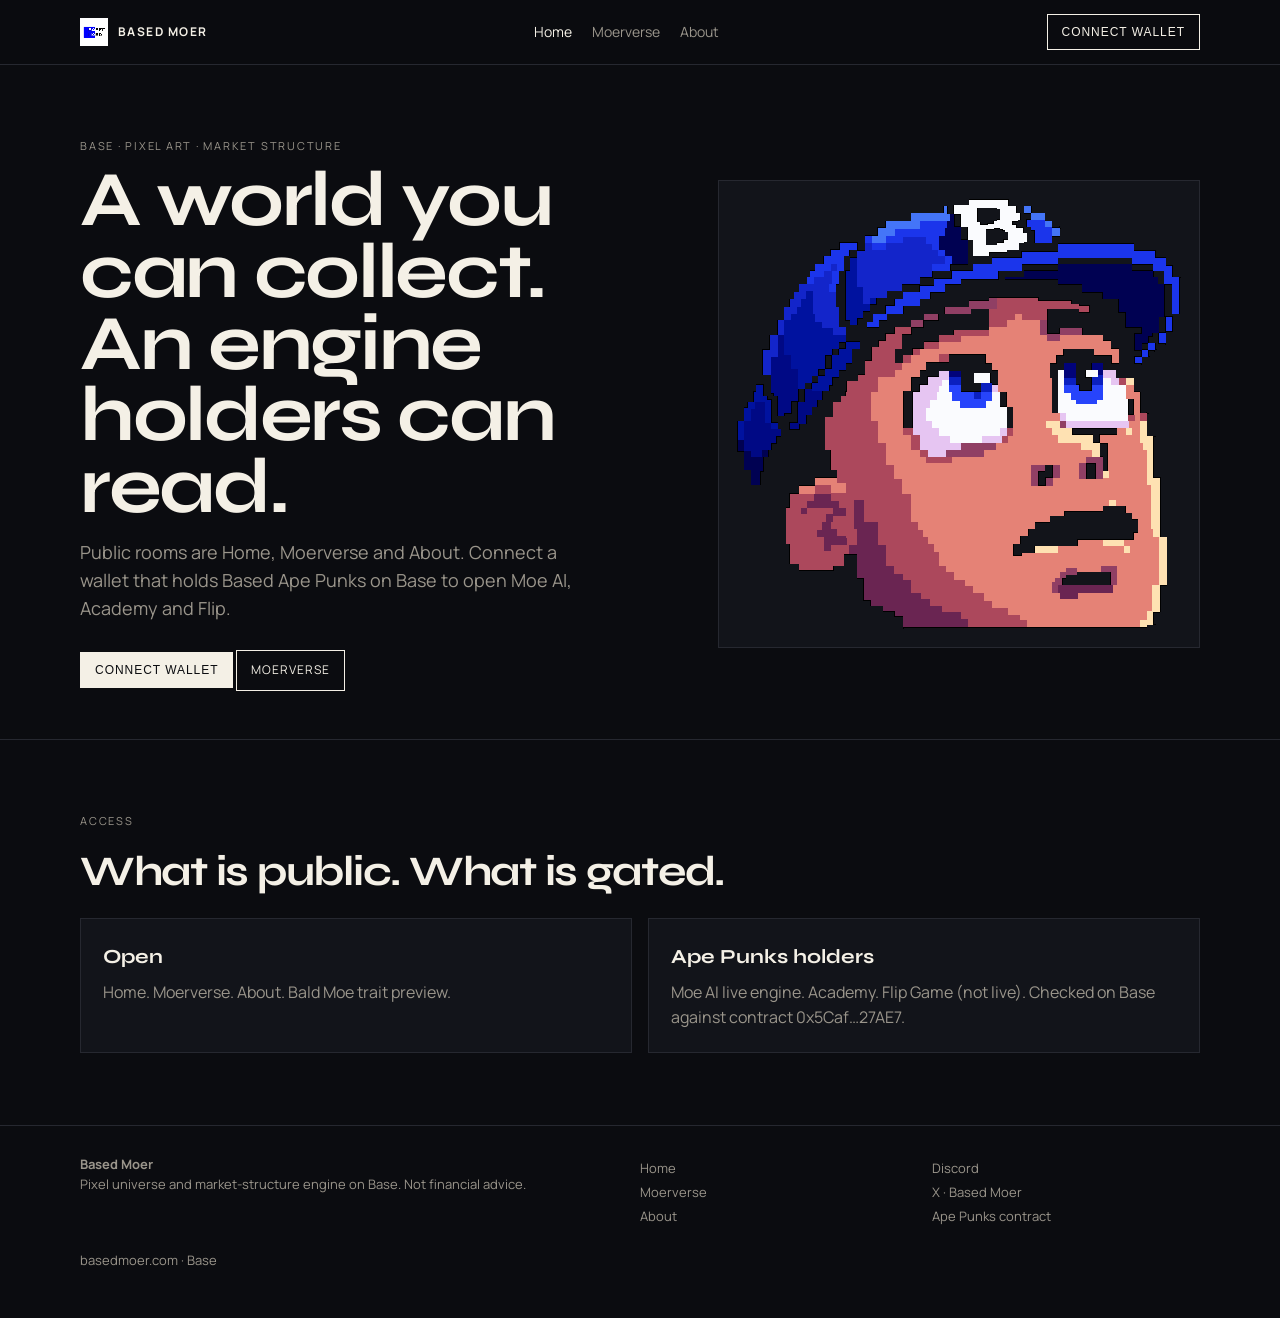
==== commit 78857d00: "Add files via upload" ====
--- a/index.html
+++ b/index.html
@@ -4,15 +4,9 @@
   <meta charset="UTF-8" />
   <meta name="viewport" content="width=device-width, initial-scale=1" />
   <title>Based Moer — Pixel art and Moe AI on Base</title>
-  <meta name="description" content="Based Moer is a creator-owned pixel universe on Base. Moe AI is a live 4H market-structure scanner moving toward an explainable trading protocol." />
+  <meta name="description" content="Creator-owned pixel universe on Base. Holder access to Moe AI, Academy and Flip." />
   <link rel="canonical" href="https://basedmoer.com/" />
-  <meta property="og:title" content="Based Moer" />
-  <meta property="og:description" content="Pixel art universe and live market engine on Base." />
-  <meta property="og:image" content="https://basedmoer.com/assets/hero-face.png" />
-  <meta property="og:url" content="https://basedmoer.com/" />
-  <meta name="twitter:card" content="summary_large_image" />
   <link rel="icon" href="assets/logo.jpg" />
-  <link rel="preconnect" href="https://fonts.googleapis.com" />
   <link href="https://fonts.googleapis.com/css2?family=Manrope:wght@400;600;700&family=Syne:wght@600;700;800&display=swap" rel="stylesheet" />
   <link rel="stylesheet" href="css/site.css" />
 </head>
@@ -20,103 +14,55 @@
 <header class="nav"><div class="wrap nav-inner">
   <a class="brand" href="index.html"><img class="pixel" src="assets/logo.jpg" alt="Based Moer" /> Based Moer</a>
   <nav class="nav-links">
-    <a class="active" href="index.html">Home</a>
-    <a href="scanner.html">Moe AI</a>
+    <a href="index.html" class="active">Home</a>
     <a href="moerverse.html">Moerverse</a>
-    <a href="academy.html">Academy</a>
+    <a class="gated-link" hidden href="scanner.html">Moe AI</a>
+    <a class="gated-link" hidden href="academy.html">Academy</a>
+    <a class="gated-link" hidden href="flip.html">Flip</a>
     <a href="about.html">About</a>
   </nav>
-  <a class="btn" href="scanner.html">Live engine</a>
+  <button class="btn ghost" type="button" data-connect data-wallet-label>Connect wallet</button>
 </div></header>
 
 <main>
   <section class="wrap hero">
     <div>
       <p class="kicker">Base · pixel art · market structure</p>
-      <h1>A world you can collect.<br>An engine you can read.</h1>
-      <p class="lede">Based Moer is a solo-built universe on Base. Moe AI already scans 4H structure. The long game is an explainable protocol humans and agents can both use.</p>
-      <a class="btn" href="scanner.html">See live setups</a>
-      <a class="btn ghost" href="moerverse.html">Enter Moerverse</a>
+      <h1>A world you can collect.<br>An engine holders can read.</h1>
+      <p class="lede">Public rooms are Home, Moerverse and About. Connect a wallet that holds Based Ape Punks on Base to open Moe AI, Academy and Flip.</p>
+      <button class="btn" type="button" data-connect data-wallet-label>Connect wallet</button>
+      <a class="btn ghost" href="moerverse.html">Moerverse</a>
     </div>
     <div class="hero-visual">
       <img class="pixel" src="assets/hero-face.png" alt="Bald Moe looking up" />
     </div>
   </section>
-
-  <section class="wrap">
-    <div class="pulse" id="home-pulse">
-      <div><span>Engine</span><b id="engine-status">…</b></div>
-      <div><span>Open setups</span><b id="open-count">—</b></div>
-      <div><span>Closed sample</span><b id="closed-count">—</b></div>
-      <div><span>Net R</span><b id="net-r">—</b></div>
+  <section class="section"><div class="wrap">
+    <p class="kicker">Access</p>
+    <h2>What is public. What is gated.</h2>
+    <div class="grid2">
+      <article class="card"><h3>Open</h3><p>Home. Moerverse. About. Bald Moe trait preview.</p></article>
+      <article class="card"><h3>Ape Punks holders</h3><p>Moe AI live engine. Academy. Flip Game (not live). Checked on Base against contract 0x5Caf…27AE7.</p></article>
     </div>
-    <p class="err" id="engine-error"></p>
-  </section>
-
-  <section class="section">
-    <div class="wrap">
-      <p class="kicker">Products</p>
-      <h2>What exists today.</h2>
-      <div class="grid3">
-        <article class="card">
-          <h3>Moe AI</h3>
-          <p>Live 4H BOS scanner. Fib map on the full breakout leg. One open idea per pair. Discord + API + Supabase.</p>
-          <p><a href="scanner.html">Open the engine →</a></p>
-        </article>
-        <article class="card">
-          <h3>Moerverse</h3>
-          <p>Bald Moe Genesis (222) and Based Ape Punks (2222). Lore, OnCyber galleries, trait generator.</p>
-          <p><a href="moerverse.html">See collections →</a></p>
-        </article>
-        <article class="card">
-          <h3>Academy</h3>
-          <p>Short path through structure, BOS, Fibonacci, risk, and how the scanner actually decides.</p>
-          <p><a href="academy.html">Start lessons →</a></p>
-        </article>
-      </div>
-    </div>
-  </section>
-
-  <section class="section">
-    <div class="wrap">
-      <p class="kicker">Now / next</p>
-      <h2>Built in public.</h2>
-      <div class="grid2">
-        <article class="card">
-          <h3>Live</h3>
-          <p>Scanner on Railway. Dual Discord webhooks. Stats and learning endpoints. This site on Vercel.</p>
-        </article>
-        <article class="card">
-          <h3>Next</h3>
-          <p>CORS-clean public API. Holder gating. Signal Registry on Base Sepolia. Flip game after testnet. Token later — not now.</p>
-        </article>
-      </div>
-    </div>
-  </section>
+  </div></section>
 </main>
-
 <footer class="footer"><div class="wrap">
   <div class="footer-grid">
+    <div><strong>Based Moer</strong><p>Pixel universe and market-structure engine on Base. Not financial advice.</p></div>
     <div>
-      <strong>Based Moer</strong>
-      <p>Pixel universe and market-structure engine on Base. Not financial advice.</p>
-    </div>
-    <div>
-      <a href="scanner.html">Moe AI Live</a>
+      <a href="index.html">Home</a>
       <a href="moerverse.html">Moerverse</a>
-      <a href="academy.html">Academy</a>
-      <a href="flip.html">Flip Game</a>
+      <a href="about.html">About</a>
     </div>
     <div>
       <a href="https://discord.gg/B6Pu9fARTX">Discord</a>
       <a href="https://x.com/basedmoer">X · Based Moer</a>
-      <a href="https://x.com/MoeeR87">X · Builder</a>
-      <a href="https://linktr.ee/basedmoer">Linktree</a>
+      <a href="https://basescan.org/address/0x5CafB7C0181fEd5b6d62AA331699989861c27AE7">Ape Punks contract</a>
     </div>
   </div>
-  basedmoer.com · always DYOR
+  basedmoer.com · Base
 </div></footer>
 <script src="js/site.js"></script>
-<script src="js/scanner.js"></script>
-</body>
-</html>
+<script src="js/gate.js"></script>
+
+</body></html>
--- a/css/site.css
+++ b/css/site.css
@@ -96,3 +96,20 @@
   .pulse div { border-right: 0; border-bottom: 1px solid var(--line); }
   .nav-links { display: none; }
 }
+
+.gated-link[hidden] { display: none !important; }
+.holder-gate {
+  border: 1px solid var(--line);
+  background: var(--bg2);
+  padding: 28px;
+  margin: 24px 0;
+}
+.trait-row { margin: 10px 0 16px; }
+.trait-row strong { display: block; margin-bottom: 6px; font-size: 12px; letter-spacing: .08em; text-transform: uppercase; color: var(--mute); }
+.trait-btn {
+  background: transparent; color: var(--ink); border: 1px solid var(--line);
+  padding: 6px 10px; margin: 0 6px 6px 0; cursor: pointer; font: inherit; font-size: 13px;
+}
+.trait-btn.on { background: var(--ink); color: var(--bg); }
+#moe-canvas { width: min(420px, 100%); height: auto; background: #111; border: 1px solid var(--line); }
+body:not(.is-holder) .holder-only { display: none; }
